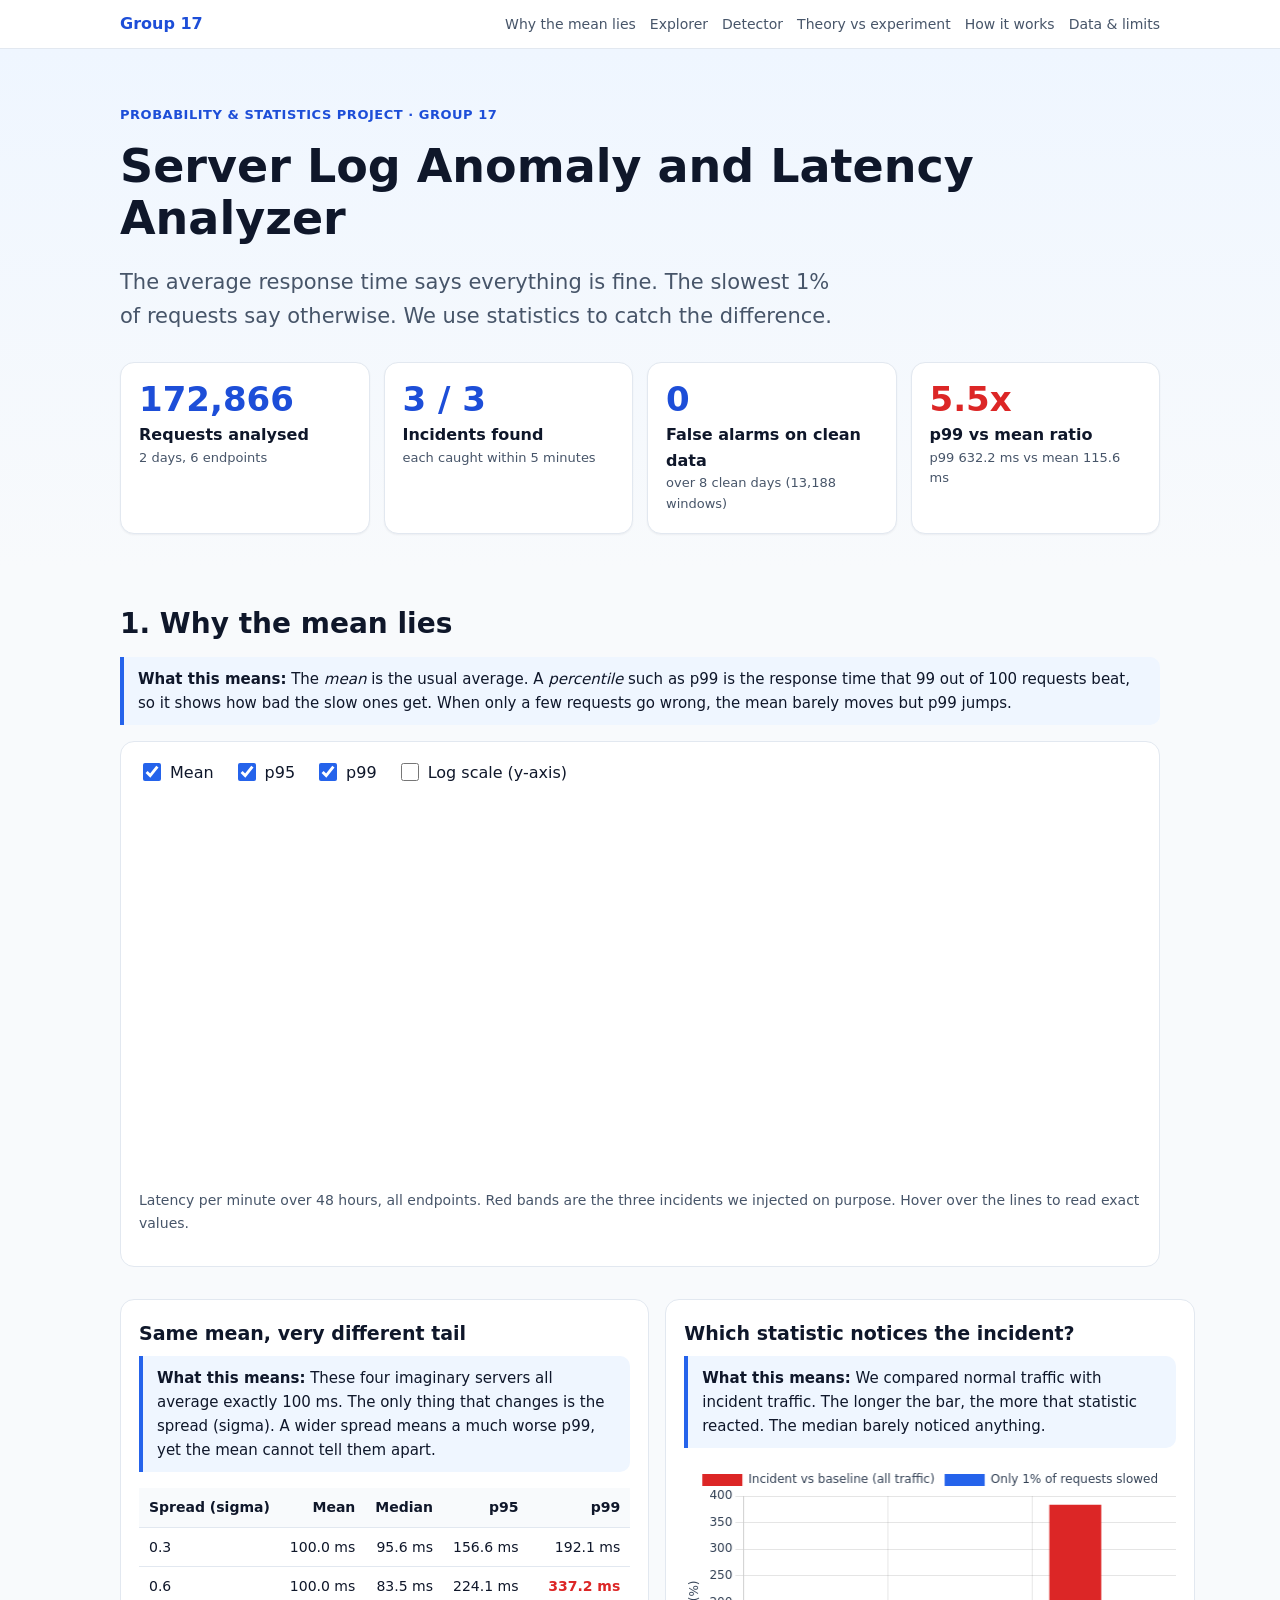
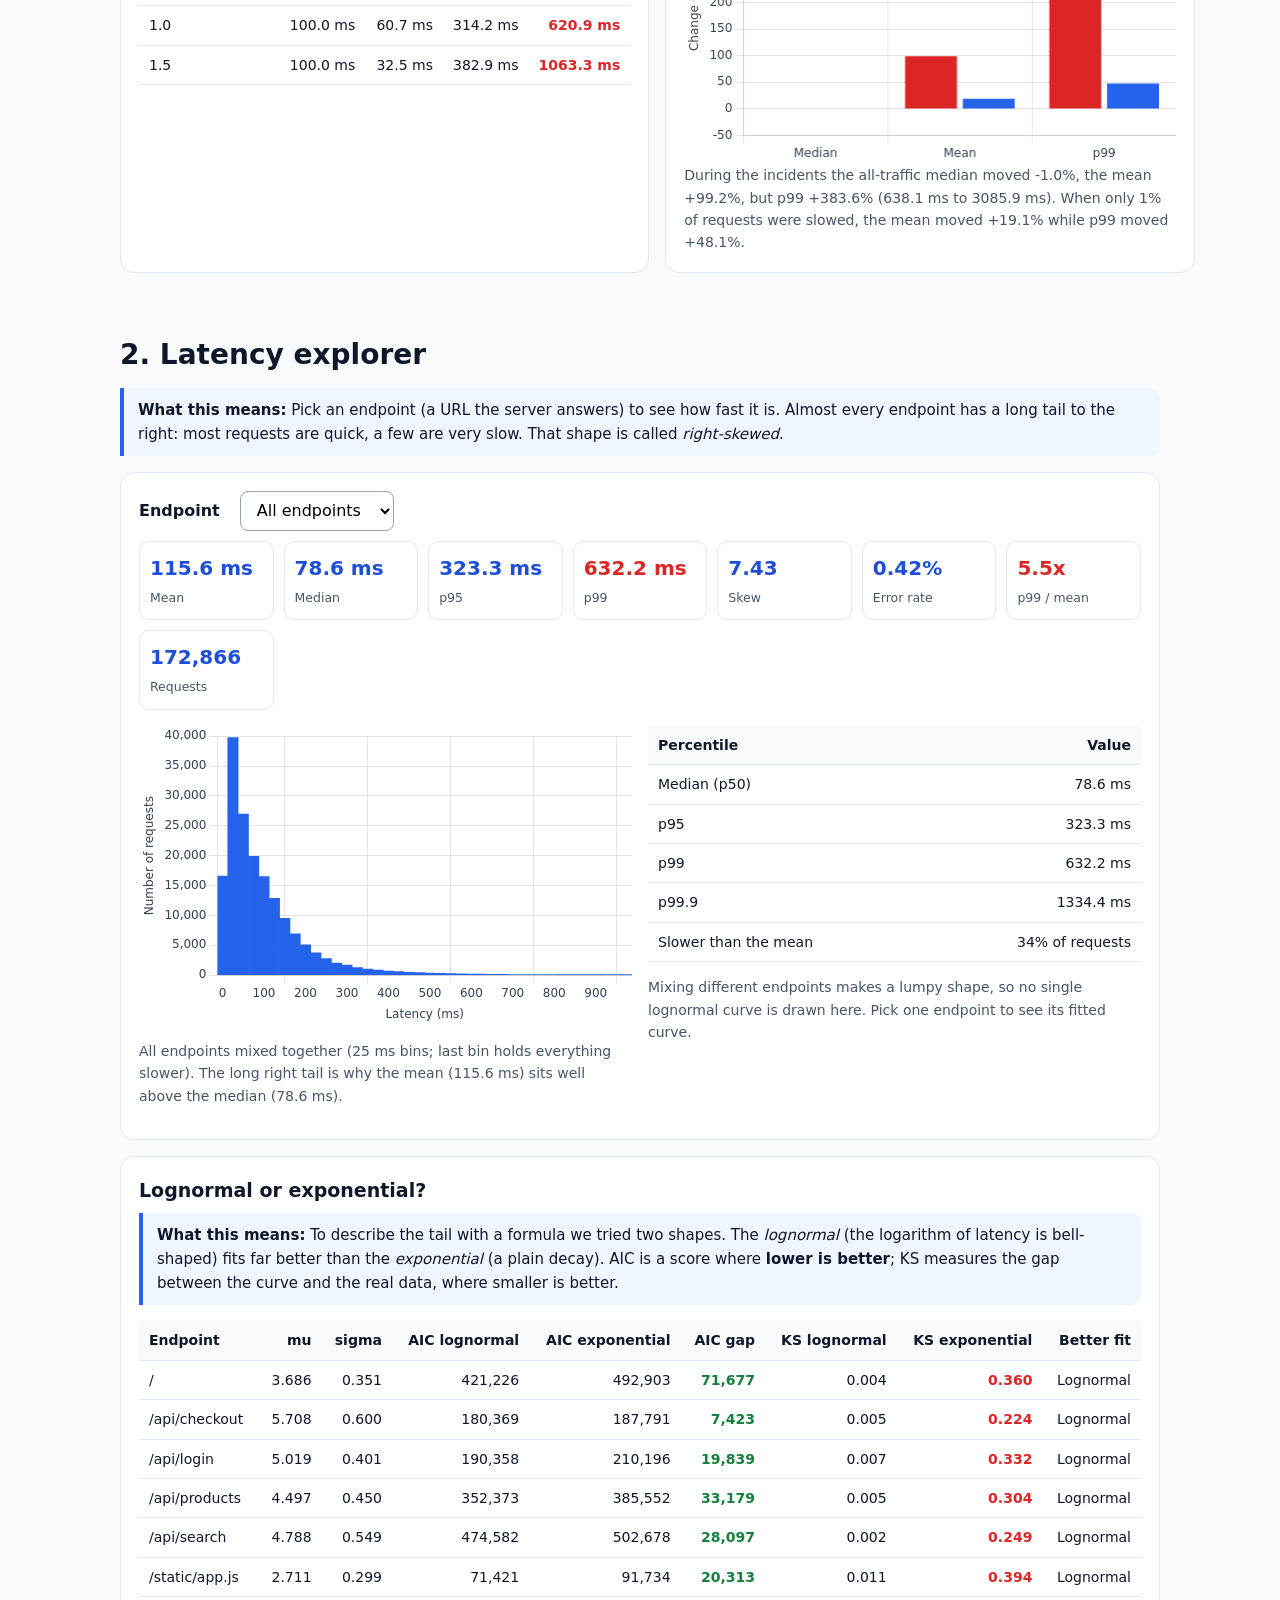
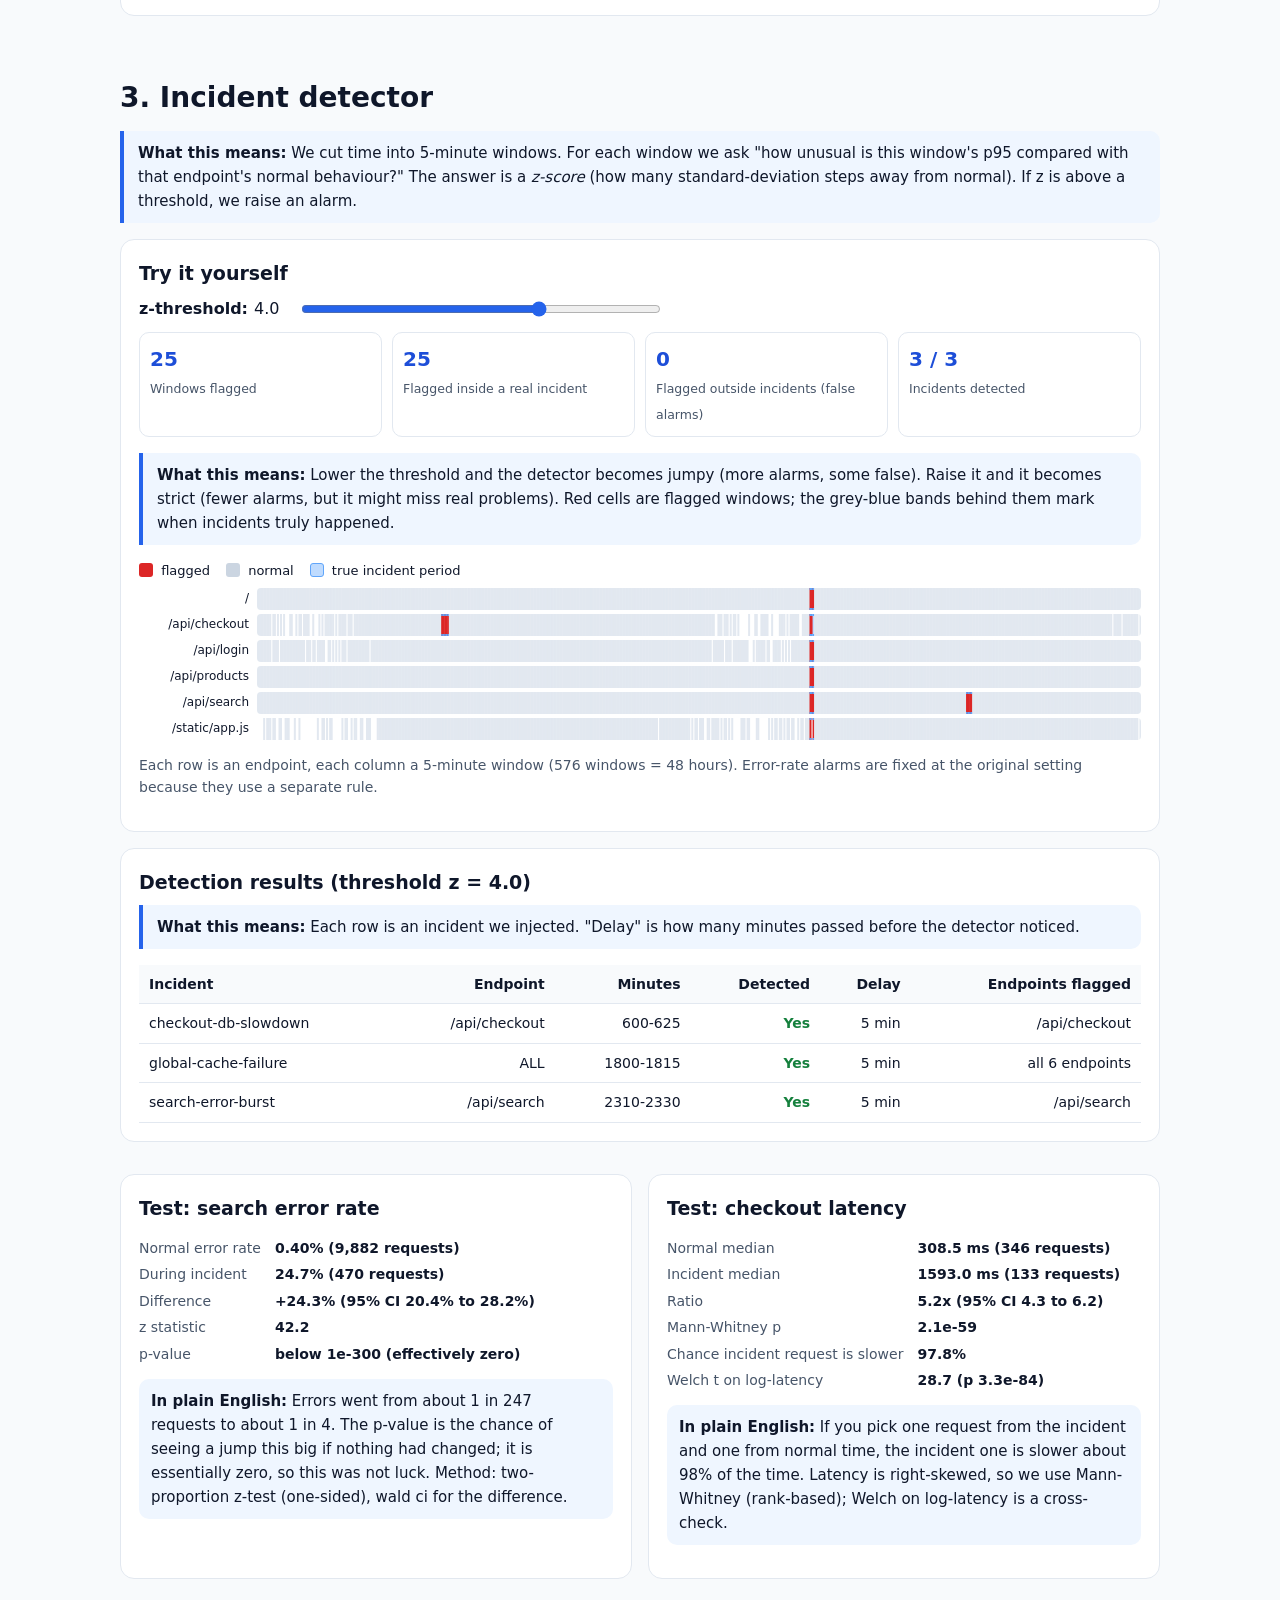
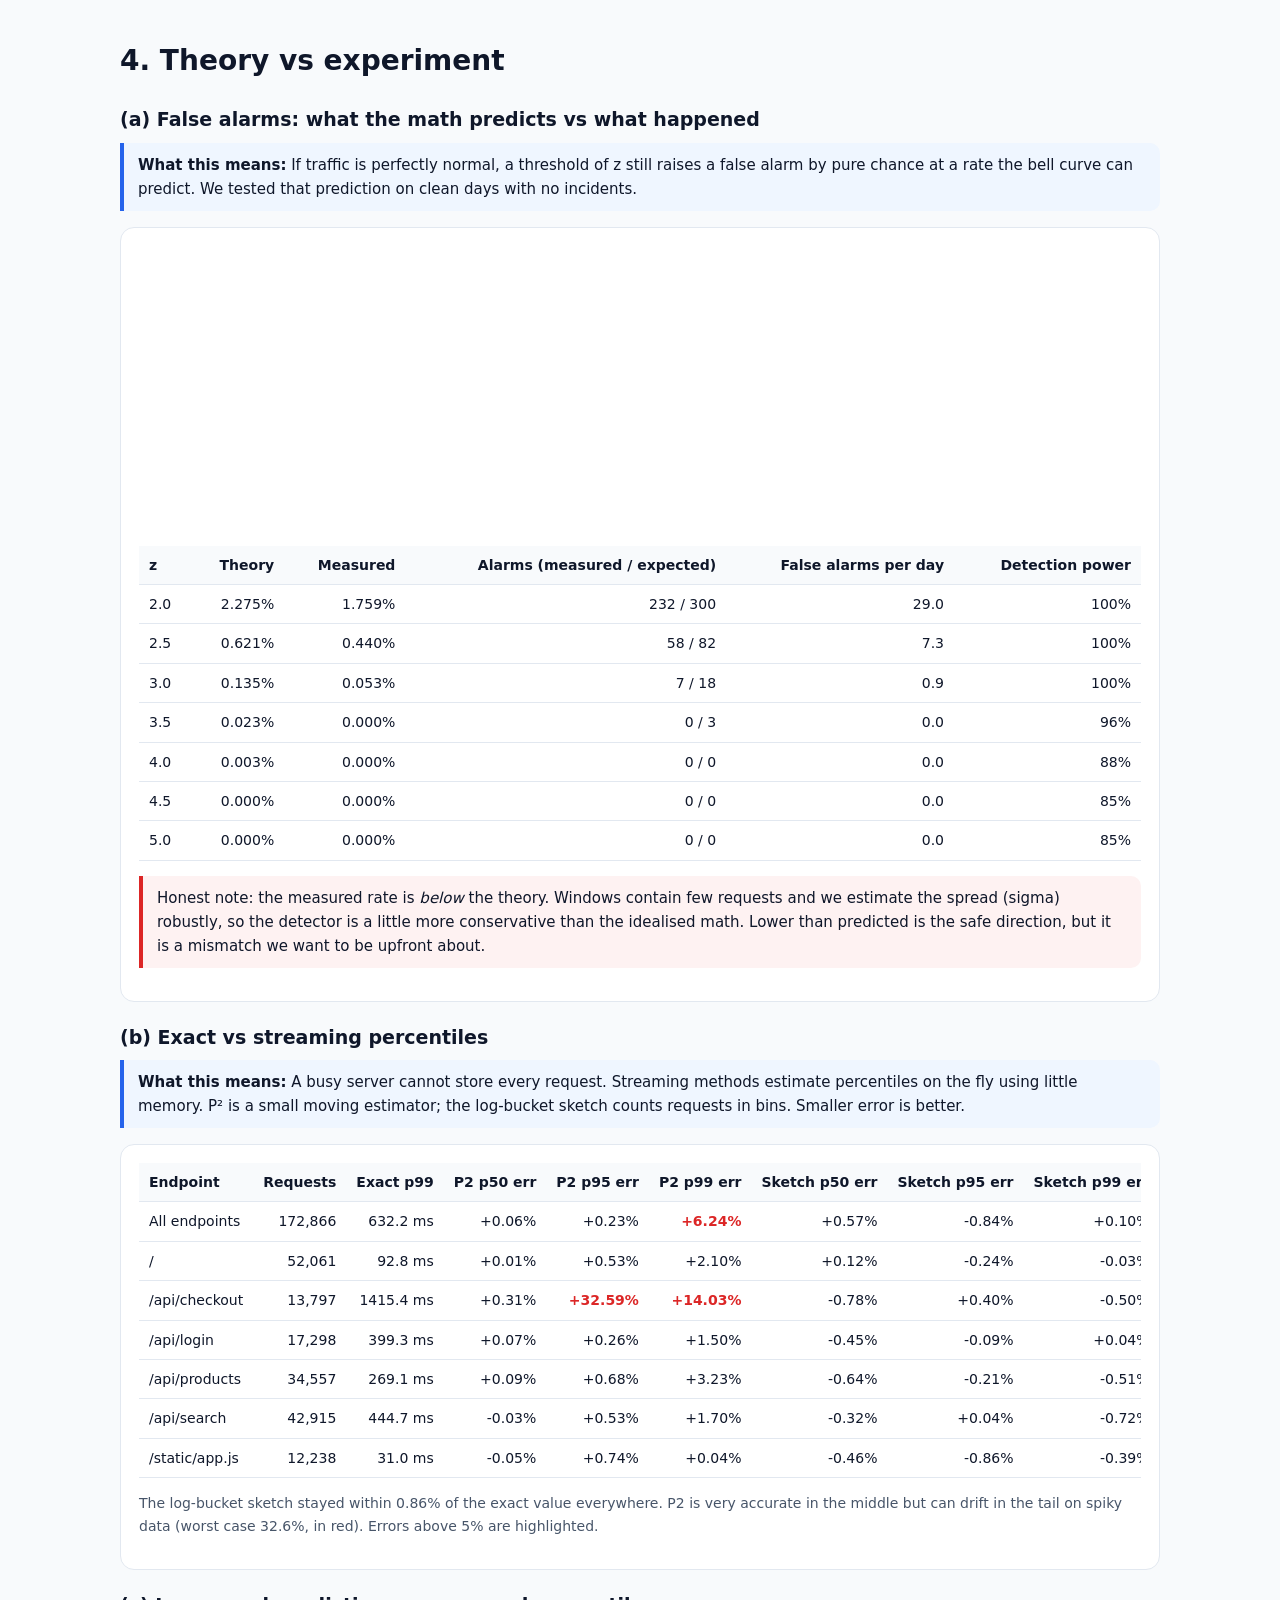
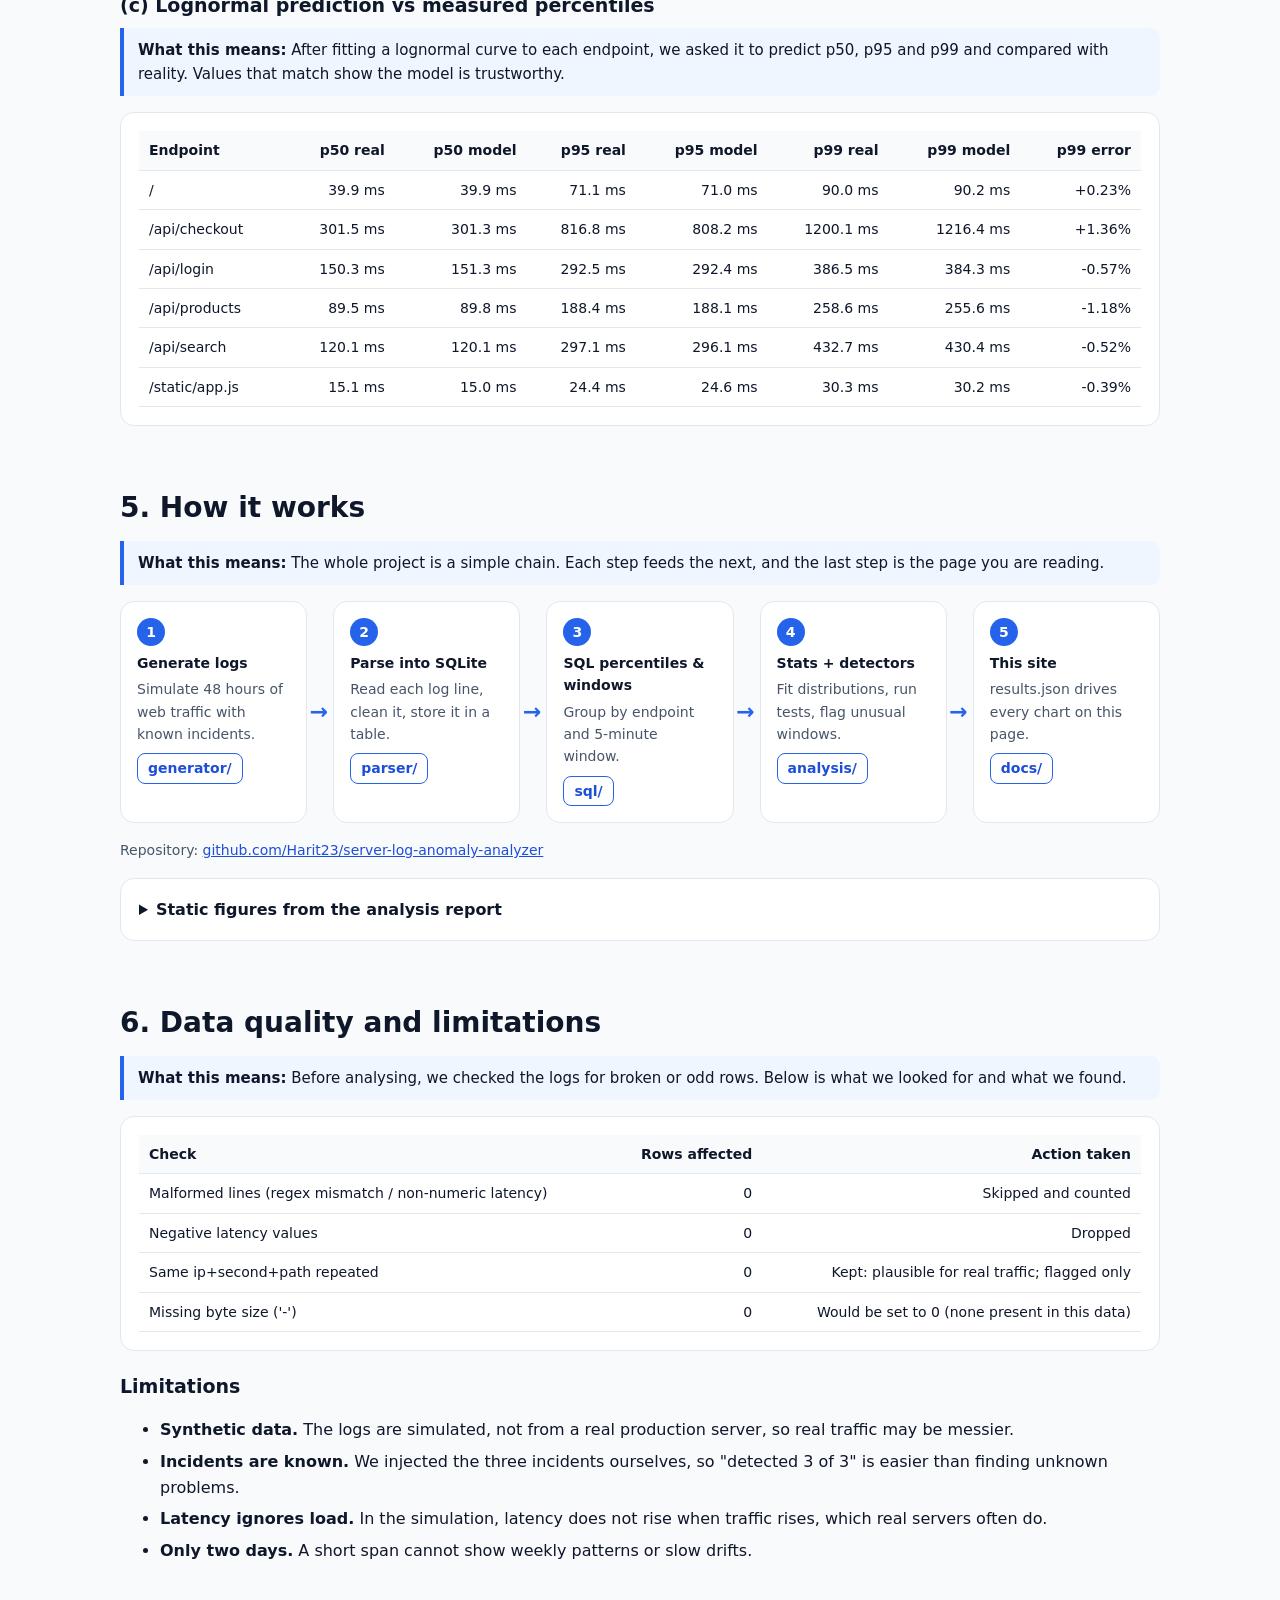
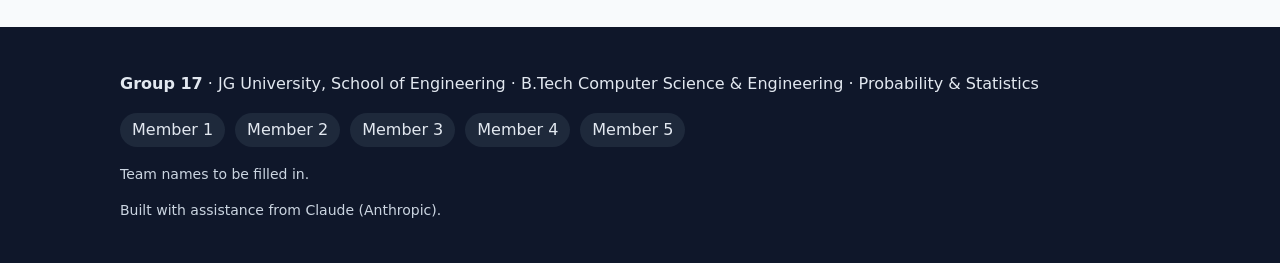
==== docs/index.html @ a1255be7 "Add README and beginner guide Co-Authored-By: Claude Opus 5.5 <noreply@anthropic.com> Claude-Session" ====
<!DOCTYPE html>
<html lang="en">
<head>
<meta charset="utf-8">
<meta name="viewport" content="width=device-width, initial-scale=1">
<title>Server Log Anomaly and Latency Analyzer | Group 17</title>
<meta name="description" content="Probability and Statistics project: finding slow servers and hidden incidents in web server logs.">
<link rel="stylesheet" href="style.css">
</head>
<body>
<a class="skip" href="#main">Skip to content</a>
<nav class="nav" aria-label="Sections">
  <div class="wrap nav-in">
    <strong class="brand">Group 17</strong>
    <div class="links">
      <a href="#mean">Why the mean lies</a><a href="#explorer">Explorer</a><a href="#detector">Detector</a><a href="#theory">Theory vs experiment</a><a href="#how">How it works</a><a href="#quality">Data &amp; limits</a>
    </div>
  </div>
</nav>

<header class="hero">
  <div class="wrap">
    <p class="eyebrow">Probability &amp; Statistics project &middot; Group 17</p>
    <h1>Server Log Anomaly and Latency Analyzer</h1>
    <p class="pitch">The average response time says everything is fine. The slowest 1% of requests say otherwise. We use statistics to catch the difference.</p>
    <div class="cards" id="statCards" aria-live="polite"><p class="muted">Loading results&hellip;</p></div>
    <p class="note" id="loadError" hidden></p>
  </div>
</header>

<main id="main" class="wrap">

<section id="mean">
  <h2>1. Why the mean lies</h2>
  <p class="means"><strong>What this means:</strong> The <em>mean</em> is the usual average. A <em>percentile</em> such as p99 is the response time that 99 out of 100 requests beat, so it shows how bad the slow ones get. When only a few requests go wrong, the mean barely moves but p99 jumps.</p>
  <div class="panel">
    <div class="controls">
      <label><input type="checkbox" data-s="mean" checked> Mean</label>
      <label><input type="checkbox" data-s="p95" checked> p95</label>
      <label><input type="checkbox" data-s="p99" checked> p99</label>
      <label class="sep"><input type="checkbox" id="logY"> Log scale (y-axis)</label>
    </div>
    <div class="chartbox tall"><canvas id="timeline" role="img" aria-label="Per-minute mean, p95 and p99 latency over 48 hours with three incidents shaded"></canvas></div>
    <p class="caption">Latency per minute over 48 hours, all endpoints. Red bands are the three incidents we injected on purpose. Hover over the lines to read exact values.</p>
  </div>
  <div class="grid2">
    <div class="panel">
      <h3>Same mean, very different tail</h3>
      <p class="means"><strong>What this means:</strong> These four imaginary servers all average exactly 100 ms. The only thing that changes is the spread (sigma). A wider spread means a much worse p99, yet the mean cannot tell them apart.</p>
      <div class="tablewrap"><table id="sameMean"></table></div>
    </div>
    <div class="panel">
      <h3>Which statistic notices the incident?</h3>
      <p class="means"><strong>What this means:</strong> We compared normal traffic with incident traffic. The longer the bar, the more that statistic reacted. The median barely noticed anything.</p>
      <div class="chartbox"><canvas id="hidesChart" role="img" aria-label="Percent change in median, mean and p99 during incidents"></canvas></div>
      <div id="hidesNote" class="caption"></div>
    </div>
  </div>
</section>

<section id="explorer">
  <h2>2. Latency explorer</h2>
  <p class="means"><strong>What this means:</strong> Pick an endpoint (a URL the server answers) to see how fast it is. Almost every endpoint has a long tail to the right: most requests are quick, a few are very slow. That shape is called <em>right-skewed</em>.</p>
  <div class="panel">
    <div class="controls"><label for="epSel"><strong>Endpoint</strong></label>
      <select id="epSel"></select></div>
    <div class="metrics" id="metrics"></div>
    <div class="grid2">
      <div>
        <div class="chartbox"><canvas id="histChart" role="img" aria-label="Latency histogram"></canvas></div>
        <p class="caption" id="histCap"></p>
      </div>
      <div>
        <div class="tablewrap"><table id="pctTable"></table></div>
        <p class="caption" id="fitCap"></p>
      </div>
    </div>
  </div>
  <div class="panel">
    <h3>Lognormal or exponential?</h3>
    <p class="means"><strong>What this means:</strong> To describe the tail with a formula we tried two shapes. The <em>lognormal</em> (the logarithm of latency is bell-shaped) fits far better than the <em>exponential</em> (a plain decay). AIC is a score where <strong>lower is better</strong>; KS measures the gap between the curve and the real data, where smaller is better.</p>
    <div class="tablewrap"><table id="aicTable"></table></div>
  </div>
</section>

<section id="detector">
  <h2>3. Incident detector</h2>
  <p class="means"><strong>What this means:</strong> We cut time into 5-minute windows. For each window we ask "how unusual is this window's p95 compared with that endpoint's normal behaviour?" The answer is a <em>z-score</em> (how many standard-deviation steps away from normal). If z is above a threshold, we raise an alarm.</p>
  <div class="panel">
    <h3>Try it yourself</h3>
    <div class="controls">
      <label for="zSlider"><strong>z-threshold:</strong> <output id="zOut">4.0</output></label>
      <input type="range" id="zSlider" min="2" max="5" step="0.1" value="4">
    </div>
    <div class="metrics" id="detStats"></div>
    <p class="means"><strong>What this means:</strong> Lower the threshold and the detector becomes jumpy (more alarms, some false). Raise it and it becomes strict (fewer alarms, but it might miss real problems). Red cells are flagged windows; the grey-blue bands behind them mark when incidents truly happened.</p>
    <div class="strip-legend"><span><i class="sw sw-flag"></i> flagged</span><span><i class="sw sw-ok"></i> normal</span><span><i class="sw sw-truth"></i> true incident period</span></div>
    <div id="strips" class="strips"></div>
    <p class="caption">Each row is an endpoint, each column a 5-minute window (576 windows = 48 hours). Error-rate alarms are fixed at the original setting because they use a separate rule.</p>
  </div>
  <div class="panel">
    <h3>Detection results (threshold z = <span class="zused"></span>)</h3>
    <p class="means"><strong>What this means:</strong> Each row is an incident we injected. "Delay" is how many minutes passed before the detector noticed.</p>
    <div class="tablewrap"><table id="truthTable"></table></div>
  </div>
  <div class="grid2">
    <div class="panel"><h3>Test: search error rate</h3><div id="errTest"></div></div>
    <div class="panel"><h3>Test: checkout latency</h3><div id="latTest"></div></div>
  </div>
</section>

<section id="theory">
  <h2>4. Theory vs experiment</h2>
  <h3>(a) False alarms: what the math predicts vs what happened</h3>
  <p class="means"><strong>What this means:</strong> If traffic is perfectly normal, a threshold of z still raises a false alarm by pure chance at a rate the bell curve can predict. We tested that prediction on clean days with no incidents.</p>
  <div class="panel">
    <div class="chartbox"><canvas id="faChart" role="img" aria-label="Theoretical and measured false alarm rate by z threshold"></canvas></div>
    <div class="tablewrap"><table id="faTable"></table></div>
    <p class="note">Honest note: the measured rate is <em>below</em> the theory. Windows contain few requests and we estimate the spread (sigma) robustly, so the detector is a little more conservative than the idealised math. Lower than predicted is the safe direction, but it is a mismatch we want to be upfront about.</p>
  </div>
  <h3>(b) Exact vs streaming percentiles</h3>
  <p class="means"><strong>What this means:</strong> A busy server cannot store every request. Streaming methods estimate percentiles on the fly using little memory. P&sup2; is a small moving estimator; the log-bucket sketch counts requests in bins. Smaller error is better.</p>
  <div class="panel"><div class="tablewrap"><table id="streamTable"></table></div>
    <p class="caption" id="streamCap"></p></div>
  <h3>(c) Lognormal prediction vs measured percentiles</h3>
  <p class="means"><strong>What this means:</strong> After fitting a lognormal curve to each endpoint, we asked it to predict p50, p95 and p99 and compared with reality. Values that match show the model is trustworthy.</p>
  <div class="panel"><div class="tablewrap"><table id="lnTable"></table></div></div>
</section>

<section id="how">
  <h2>5. How it works</h2>
  <p class="means"><strong>What this means:</strong> The whole project is a simple chain. Each step feeds the next, and the last step is the page you are reading.</p>
  <ol class="pipeline">
    <li><span class="step">1</span><h4>Generate logs</h4><p>Simulate 48 hours of web traffic with known incidents.</p><a href="https://github.com/Harit23/server-log-anomaly-analyzer/tree/main/generator" rel="noopener">generator/</a></li>
    <li><span class="step">2</span><h4>Parse into SQLite</h4><p>Read each log line, clean it, store it in a table.</p><a href="https://github.com/Harit23/server-log-anomaly-analyzer/tree/main/parser" rel="noopener">parser/</a></li>
    <li><span class="step">3</span><h4>SQL percentiles &amp; windows</h4><p>Group by endpoint and 5-minute window.</p><a href="https://github.com/Harit23/server-log-anomaly-analyzer/tree/main/sql" rel="noopener">sql/</a></li>
    <li><span class="step">4</span><h4>Stats + detectors</h4><p>Fit distributions, run tests, flag unusual windows.</p><a href="https://github.com/Harit23/server-log-anomaly-analyzer/tree/main/analysis" rel="noopener">analysis/</a></li>
    <li><span class="step">5</span><h4>This site</h4><p>results.json drives every chart on this page.</p><a href="https://github.com/Harit23/server-log-anomaly-analyzer/tree/main/docs" rel="noopener">docs/</a></li>
  </ol>
  <p class="caption">Repository: <a href="https://github.com/Harit23/server-log-anomaly-analyzer" rel="noopener">github.com/Harit23/server-log-anomaly-analyzer</a></p>
  <details class="panel">
    <summary>Static figures from the analysis report</summary>
    <div class="figs">
      <figure><img src="img/fig1_skew.png" alt="Skewed latency distribution" loading="lazy"><figcaption>Skew</figcaption></figure>
      <figure><img src="img/fig2_percentiles.png" alt="Percentiles per endpoint" loading="lazy"><figcaption>Percentiles</figcaption></figure>
      <figure><img src="img/fig3_timeline.png" alt="Timeline of latency" loading="lazy"><figcaption>Timeline</figcaption></figure>
      <figure><img src="img/fig4_mean_vs_p99.png" alt="Mean versus p99" loading="lazy"><figcaption>Mean vs p99</figcaption></figure>
      <figure><img src="img/fig5_false_alarms.png" alt="False alarm sweep" loading="lazy"><figcaption>False alarms</figcaption></figure>
      <figure><img src="img/fig6_streaming.png" alt="Streaming percentile error" loading="lazy"><figcaption>Streaming</figcaption></figure>
      <figure><img src="img/fig7_qq.png" alt="Q-Q plot" loading="lazy"><figcaption>Q-Q plot</figcaption></figure>
    </div>
  </details>
</section>

<section id="quality">
  <h2>6. Data quality and limitations</h2>
  <p class="means"><strong>What this means:</strong> Before analysing, we checked the logs for broken or odd rows. Below is what we looked for and what we found.</p>
  <div class="panel"><div class="tablewrap"><table id="dqTable"></table></div></div>
  <h3>Limitations</h3>
  <ul class="limits">
    <li><strong>Synthetic data.</strong> The logs are simulated, not from a real production server, so real traffic may be messier.</li>
    <li><strong>Incidents are known.</strong> We injected the three incidents ourselves, so "detected 3 of 3" is easier than finding unknown problems.</li>
    <li><strong>Latency ignores load.</strong> In the simulation, latency does not rise when traffic rises, which real servers often do.</li>
    <li><strong>Only two days.</strong> A short span cannot show weekly patterns or slow drifts.</li>
  </ul>
</section>
</main>

<footer class="footer">
  <div class="wrap">
    <p><strong>Group 17</strong> &middot; JG University, School of Engineering &middot; B.Tech Computer Science &amp; Engineering &middot; Probability &amp; Statistics</p>
    <ul class="members"><li>Member 1</li><li>Member 2</li><li>Member 3</li><li>Member 4</li><li>Member 5</li></ul>
    <p class="muted">Team names to be filled in.</p>
    <p class="muted">Built with assistance from Claude (Anthropic).</p>
  </div>
</footer>

<script src="vendor/chart.umd.js"></script>
<script src="app.js"></script>
</body>
</html>
---- docs/style.css ----
:root{--blue:#2563eb;--blue-d:#1d4ed8;--red:#dc2626;--red-bg:#fee2e2;--ink:#0f172a;--mut:#475569;--line:#e2e8f0;--bg:#f8fafc;--card:#fff;--tint:#eff6ff}
*{box-sizing:border-box}
html{scroll-behavior:smooth;scroll-padding-top:60px}
body{margin:0;font:16px/1.6 system-ui,-apple-system,"Segoe UI",Roboto,Helvetica,Arial,sans-serif;color:var(--ink);background:var(--bg)}
.wrap{max-width:1080px;margin:0 auto;padding:0 20px}
.skip{position:absolute;left:-999px}.skip:focus{left:8px;top:8px;background:#fff;padding:8px;z-index:99}
a{color:var(--blue-d)}
:focus-visible{outline:3px solid var(--blue);outline-offset:2px}
.nav{position:sticky;top:0;background:rgba(255,255,255,.95);backdrop-filter:blur(6px);border-bottom:1px solid var(--line);z-index:10}
.nav-in{display:flex;gap:16px;align-items:center;justify-content:space-between;min-height:48px}
.brand{color:var(--blue-d)}
.links{display:flex;gap:14px;overflow-x:auto;white-space:nowrap;font-size:14px}
.links a{text-decoration:none;color:var(--mut);padding:10px 0}.links a:hover{color:var(--blue-d)}
.hero{background:linear-gradient(180deg,var(--tint),var(--bg));padding:56px 0 32px}
.eyebrow{color:var(--blue-d);font-weight:600;letter-spacing:.04em;text-transform:uppercase;font-size:13px;margin:0}
h1{font-size:clamp(28px,5vw,46px);line-height:1.15;margin:.3em 0}
.pitch{font-size:clamp(17px,2.4vw,21px);color:var(--mut);max-width:720px}
.cards{display:grid;grid-template-columns:repeat(auto-fit,minmax(200px,1fr));gap:14px;margin-top:28px}
.card{background:var(--card);border:1px solid var(--line);border-radius:14px;padding:18px;box-shadow:0 1px 2px rgba(15,23,42,.05)}
.card .v{font-size:34px;font-weight:700;color:var(--blue-d);line-height:1.1}
.card .v.bad{color:var(--red)}
.card .l{font-weight:600;margin-top:4px}.card .s{font-size:13px;color:var(--mut)}
section{padding:36px 0 8px}
h2{font-size:28px;margin:0 0 10px}h3{font-size:19px;margin:20px 0 8px}h4{margin:6px 0 4px}
.means{background:var(--tint);border-left:4px solid var(--blue);padding:10px 14px;border-radius:0 10px 10px 0;margin:8px 0 16px;font-size:15px}
.note{background:#fef2f2;border-left:4px solid var(--red);padding:10px 14px;border-radius:0 10px 10px 0;font-size:15px}
.panel{background:var(--card);border:1px solid var(--line);border-radius:14px;padding:18px;margin:16px 0}
.panel h3:first-child{margin-top:0}
.grid2{display:grid;grid-template-columns:1fr 1fr;gap:16px}
@media(max-width:820px){.grid2{grid-template-columns:1fr}}
.chartbox{position:relative;height:300px}.chartbox.tall{height:380px}
.caption,.muted{color:var(--mut);font-size:14px}
.controls{display:flex;flex-wrap:wrap;gap:8px 20px;align-items:center;margin-bottom:10px}
.controls label{display:flex;gap:6px;align-items:center;cursor:pointer}
input[type=checkbox]{width:18px;height:18px;accent-color:var(--blue)}
input[type=range]{width:min(360px,100%);accent-color:var(--blue)}
select{font:inherit;padding:8px 12px;border:1px solid #94a3b8;border-radius:8px;background:#fff;min-height:40px}
.metrics{display:grid;grid-template-columns:repeat(auto-fit,minmax(130px,1fr));gap:10px;margin:10px 0 16px}
.m{border:1px solid var(--line);border-radius:10px;padding:10px;background:#fff}
.m b{display:block;font-size:20px;color:var(--blue-d)}.m b.bad{color:var(--red)}.m span{font-size:12.5px;color:var(--mut)}
.tablewrap{overflow-x:auto}
table{border-collapse:collapse;width:100%;font-size:14px}
th,td{padding:8px 10px;border-bottom:1px solid var(--line);text-align:right;white-space:nowrap}
th:first-child,td:first-child{text-align:left}
th{background:var(--bg);font-weight:600}
td.bad{color:var(--red);font-weight:600}td.good{color:#15803d;font-weight:600}
.strips{display:grid;grid-template-columns:110px 1fr;gap:4px 8px;align-items:center;font-size:12px}
.strips .lab{text-align:right;overflow:hidden;text-overflow:ellipsis;white-space:nowrap}
.strips canvas{width:100%;height:22px;display:block;border-radius:4px}
.strip-legend{display:flex;gap:16px;flex-wrap:wrap;font-size:13px;margin:6px 0}
.sw{display:inline-block;width:14px;height:14px;border-radius:3px;vertical-align:-2px;margin-right:4px}
.sw-flag{background:var(--red)}.sw-ok{background:#cbd5e1}.sw-truth{background:#bfdbfe;border:1px solid #60a5fa}
.pipeline{list-style:none;padding:0;margin:16px 0;display:grid;grid-template-columns:repeat(5,1fr);gap:26px}
.pipeline li{position:relative;background:#fff;border:1px solid var(--line);border-radius:14px;padding:16px;font-size:14px}
.pipeline li:not(:last-child)::after{content:"\2192";position:absolute;right:-22px;top:50%;transform:translateY(-50%);color:var(--blue);font-size:22px;font-weight:700}
.pipeline p{margin:0 0 8px;color:var(--mut)}
.step{display:inline-grid;place-items:center;width:28px;height:28px;border-radius:50%;background:var(--blue);color:#fff;font-weight:700}
.pipeline a{display:inline-block;border:1px solid var(--blue);padding:3px 10px;border-radius:8px;text-decoration:none;font-weight:600}
@media(max-width:900px){.pipeline{grid-template-columns:1fr}.pipeline li:not(:last-child)::after{content:"\2193";right:auto;left:50%;top:auto;bottom:-27px;transform:translateX(-50%)}}
summary{cursor:pointer;font-weight:600}
.figs{display:grid;grid-template-columns:repeat(auto-fit,minmax(260px,1fr));gap:12px;margin-top:12px}
.figs img{width:100%;height:auto;border:1px solid var(--line);border-radius:8px}figure{margin:0}figcaption{font-size:13px;color:var(--mut)}
.limits li{margin:6px 0}
.footer{margin-top:40px;background:#0f172a;color:#e2e8f0;padding:28px 0}
.footer .muted{color:#cbd5e1}
.members{display:flex;gap:10px;flex-wrap:wrap;list-style:none;padding:0}.members li{background:#1e293b;padding:4px 12px;border-radius:999px}
.footer a{color:#93c5fd}
.kv{display:grid;grid-template-columns:auto 1fr;gap:4px 14px;font-size:14px}.kv dt{color:var(--mut)}.kv dd{margin:0;font-weight:600}
.verdict{padding:10px 12px;border-radius:10px;background:var(--tint);margin-top:10px;font-size:15px}
@media(prefers-reduced-motion:reduce){html{scroll-behavior:auto}}
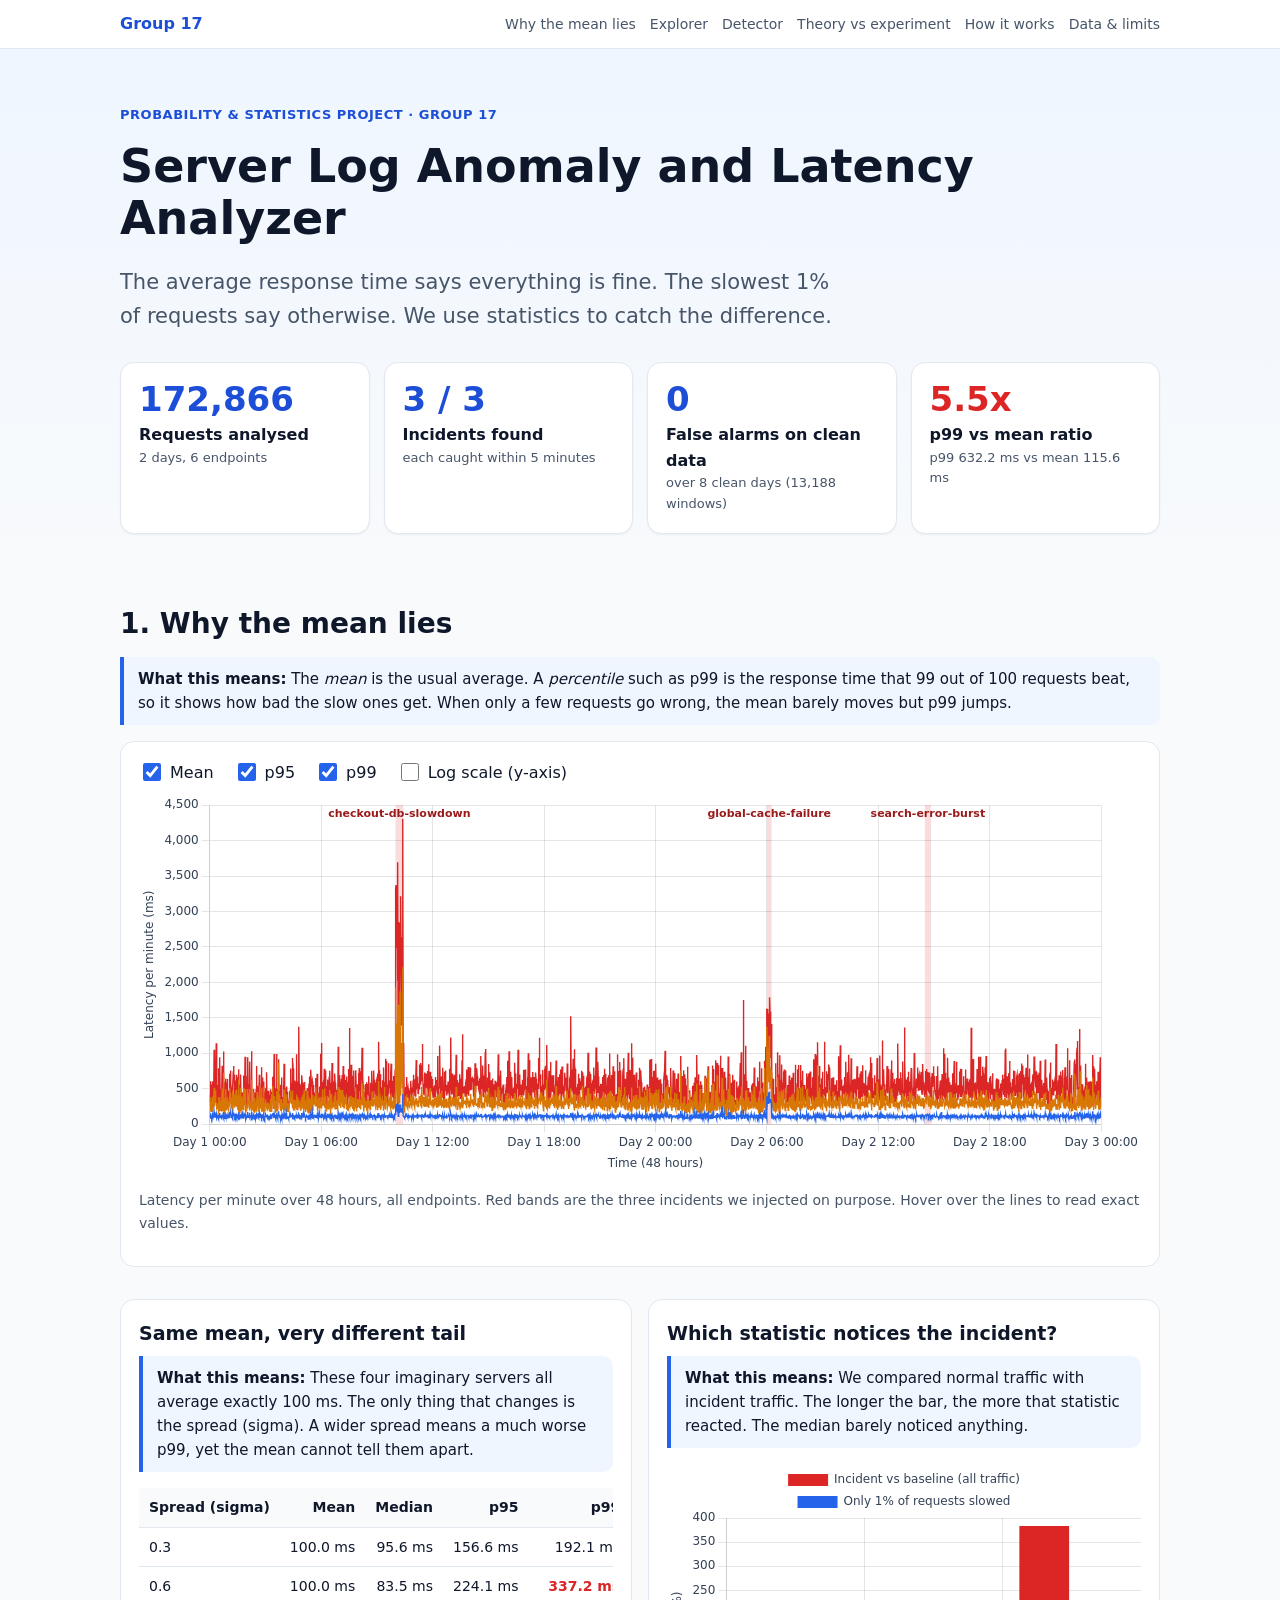
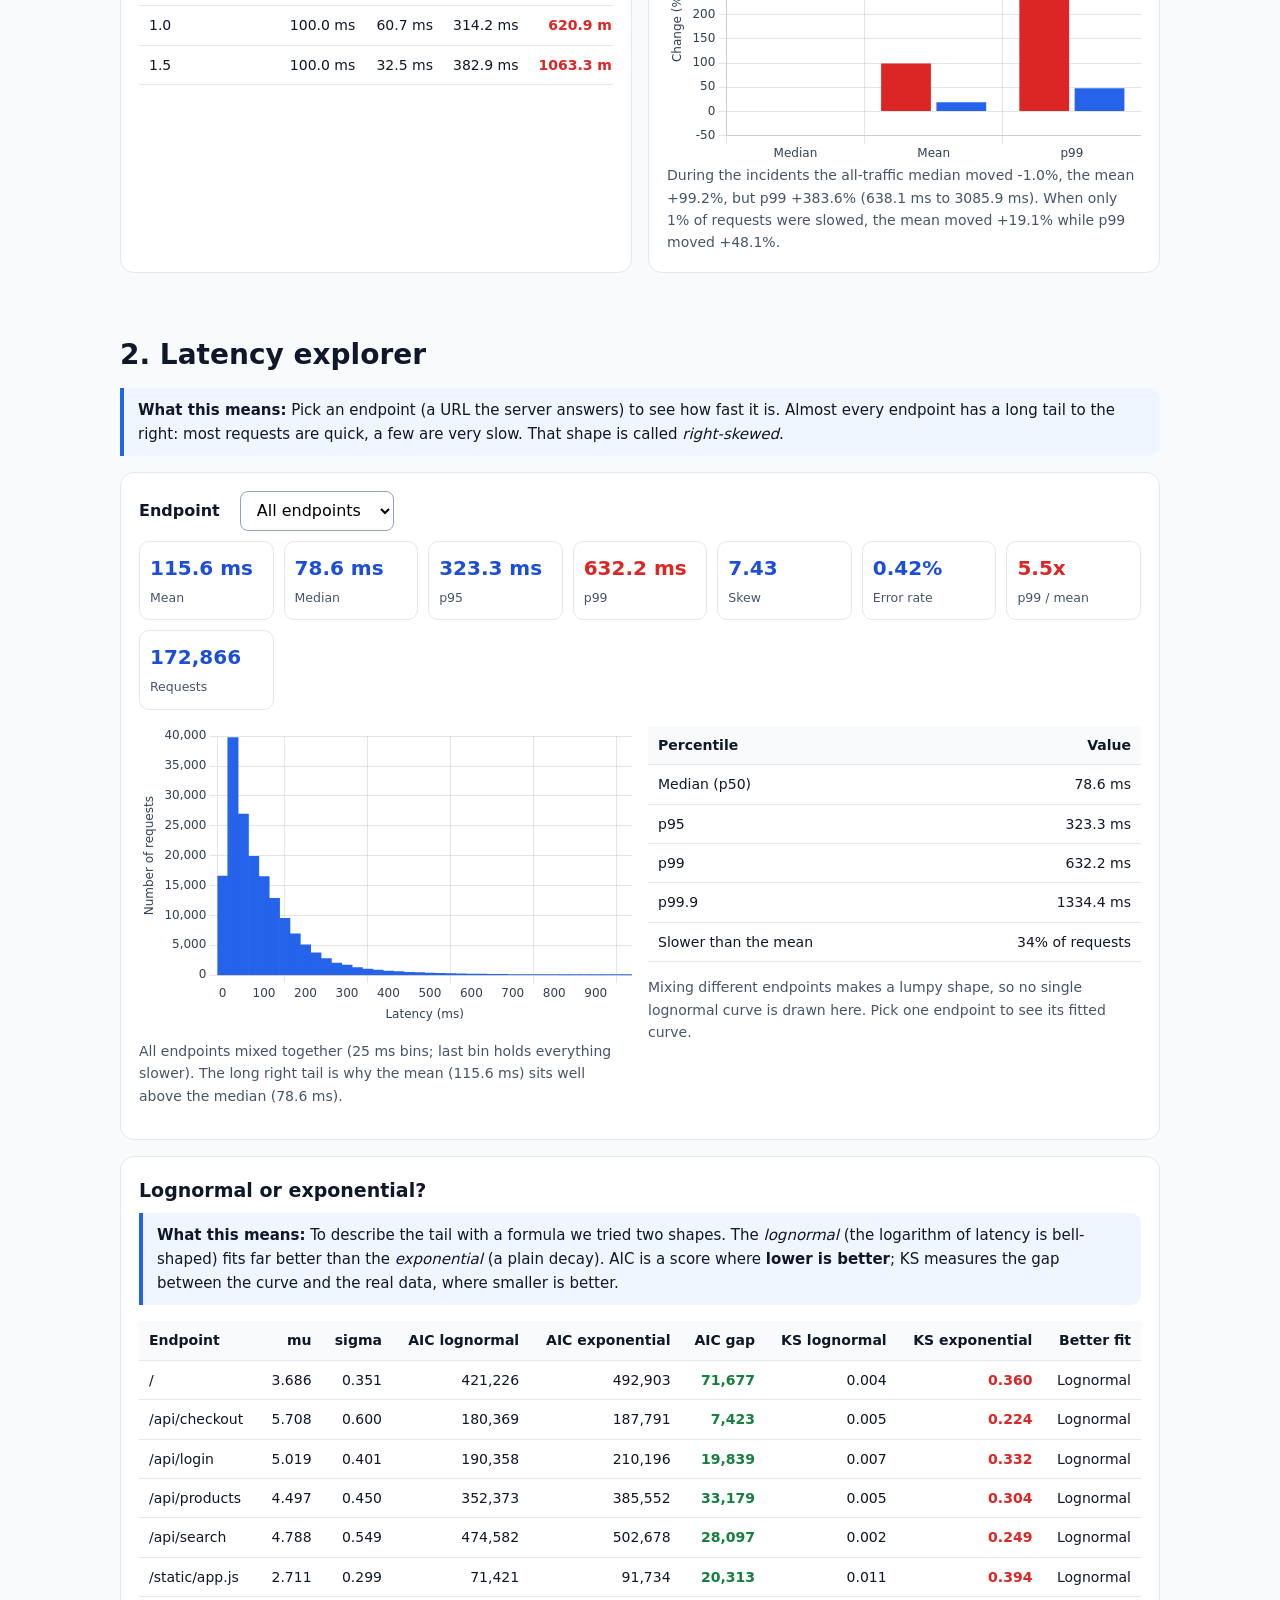
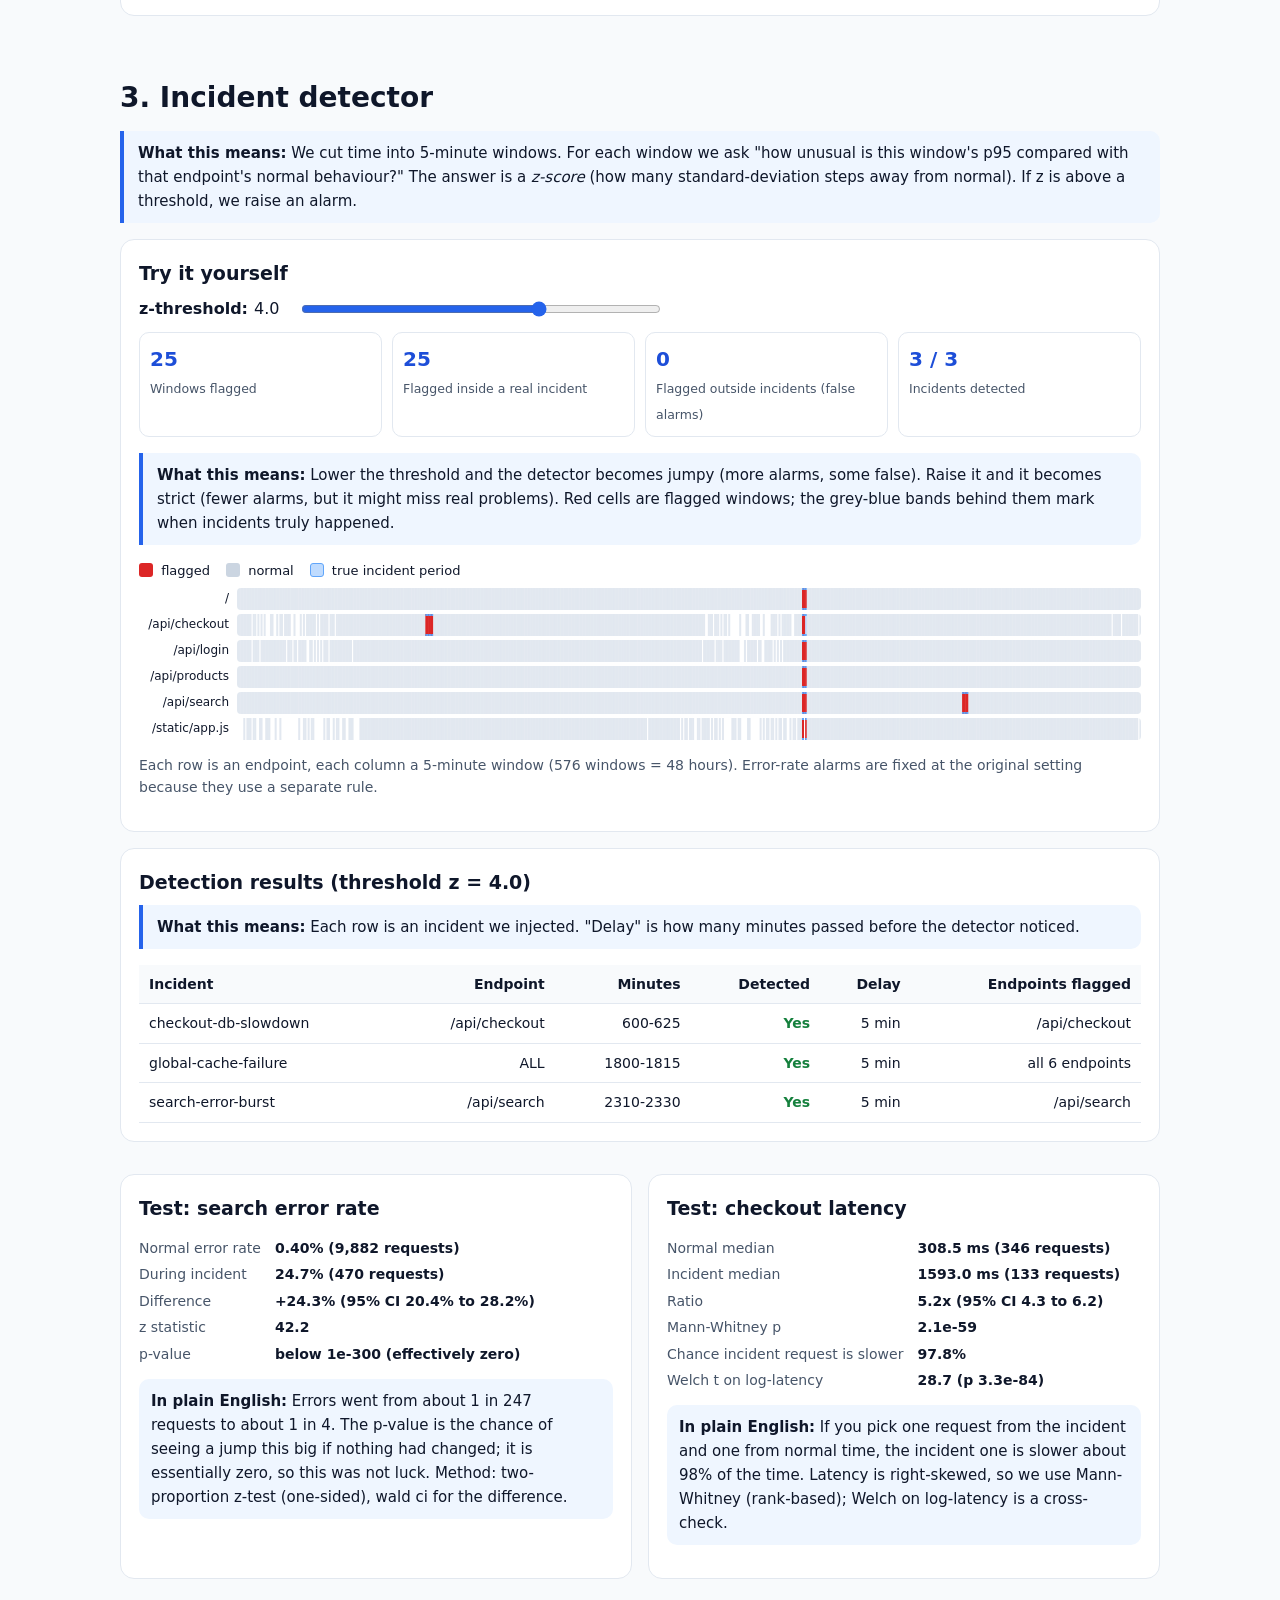
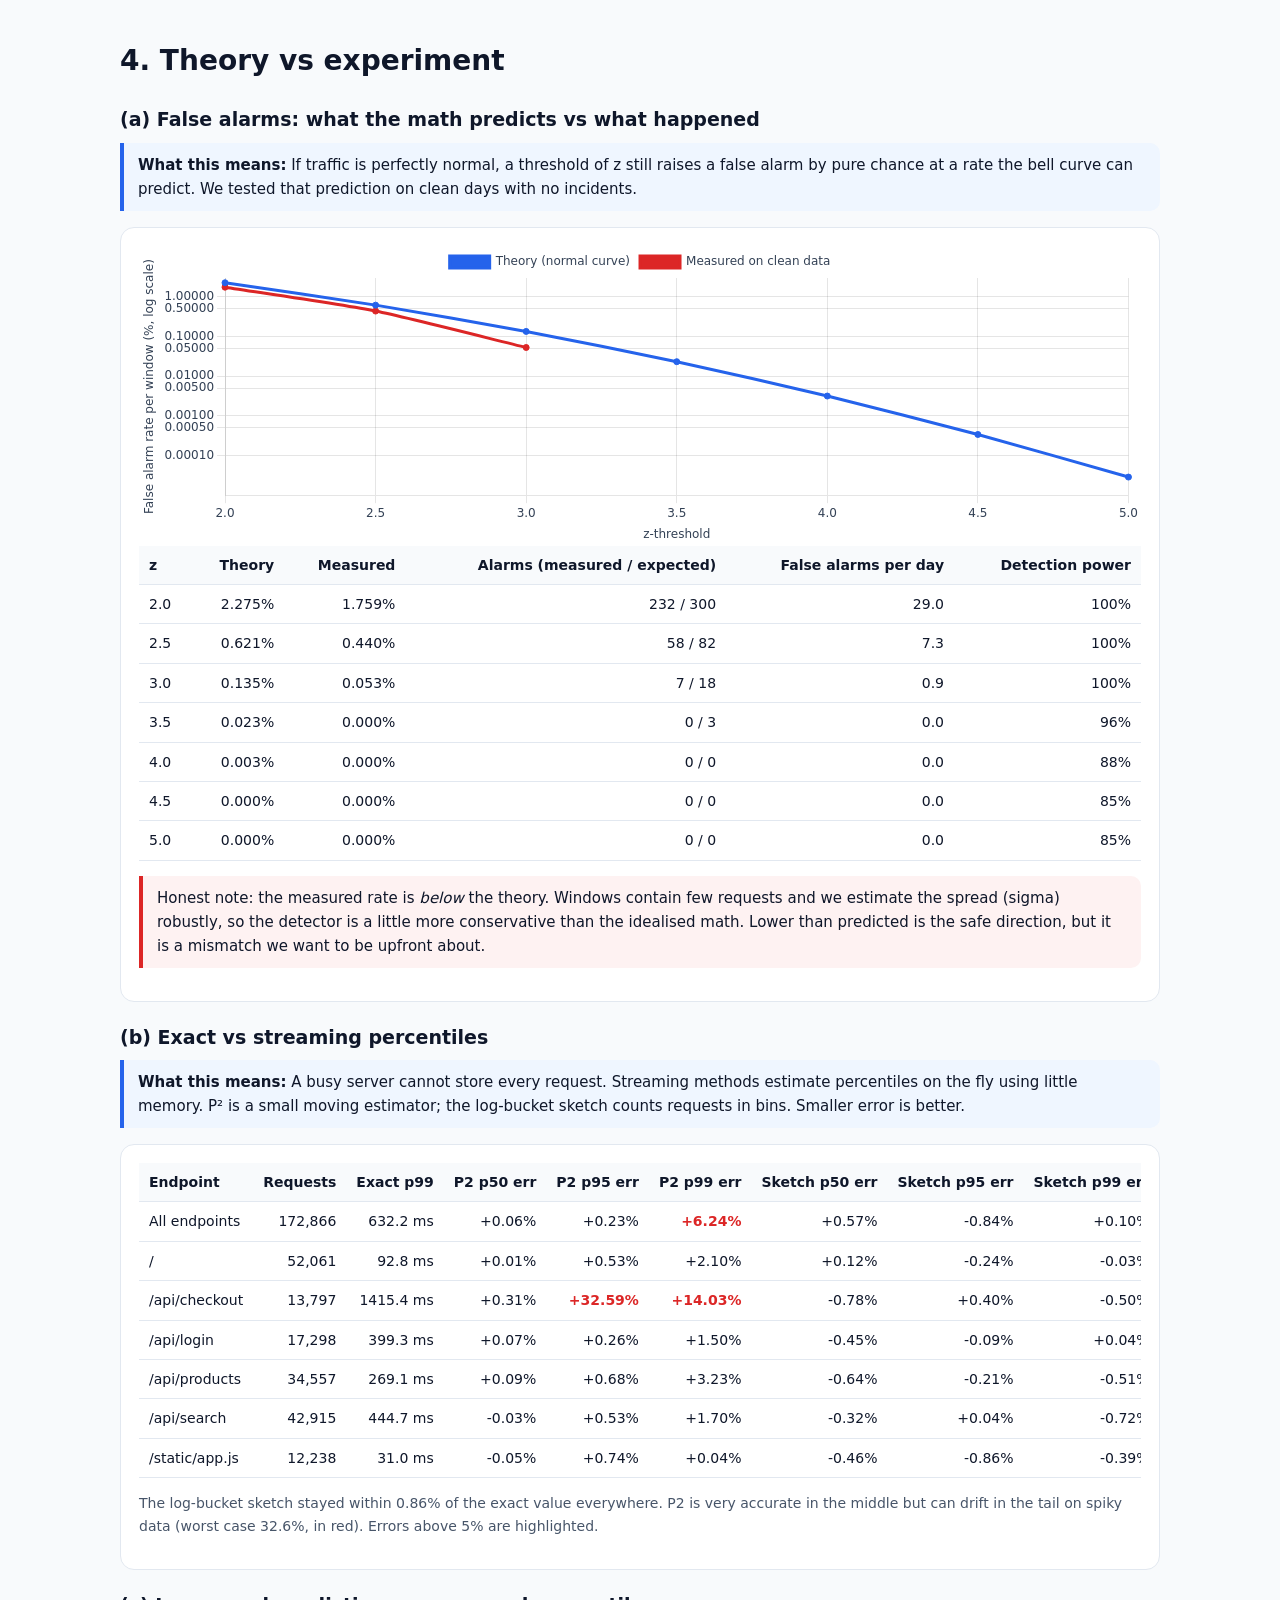
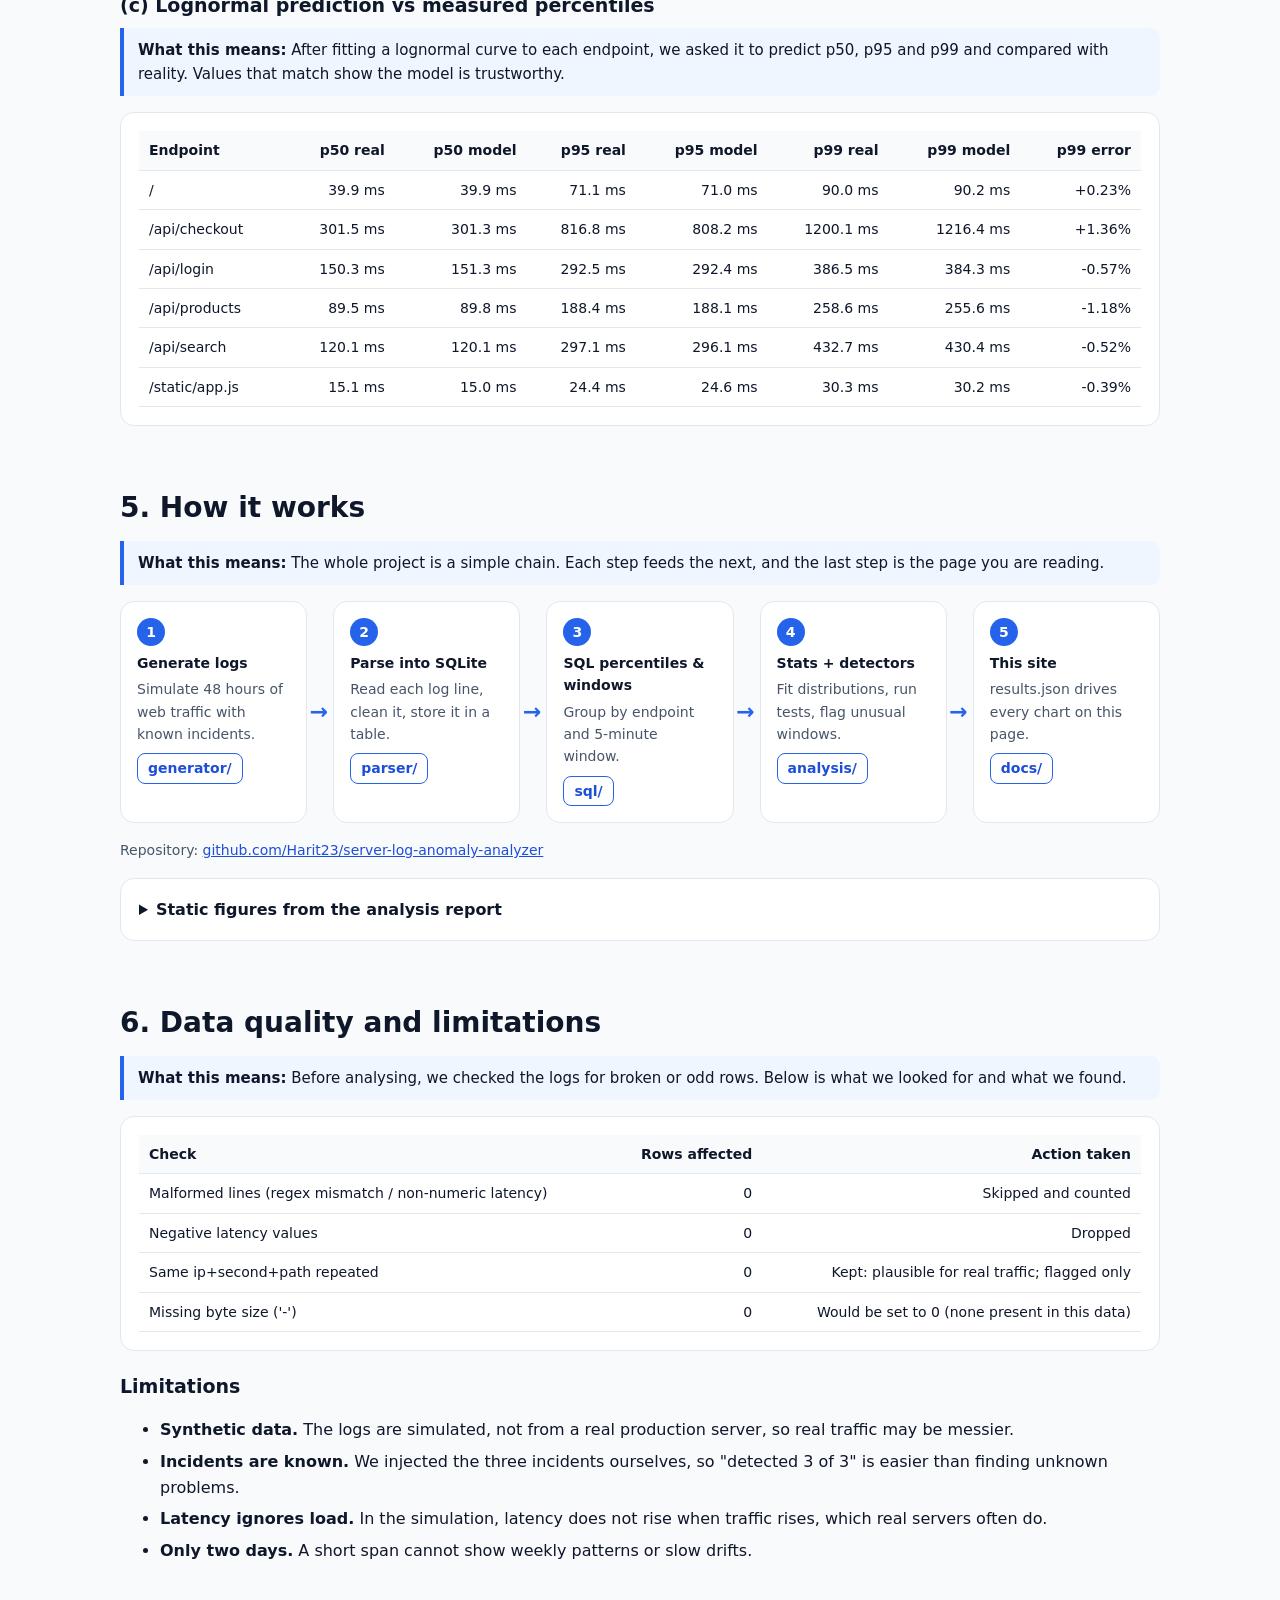
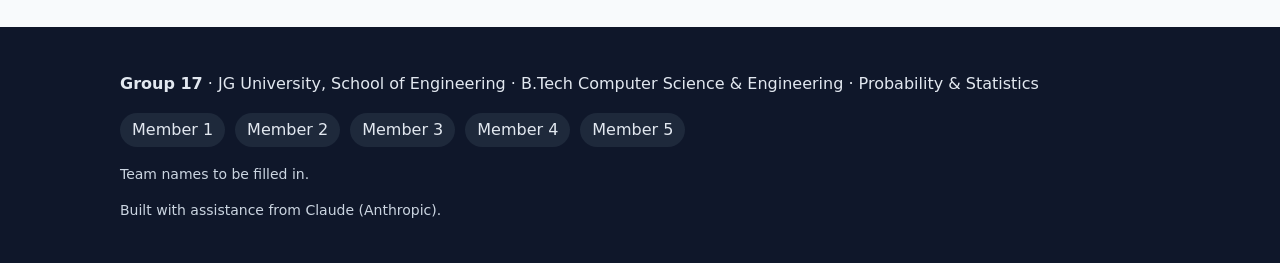
==== commit 4dc1f8f8: "Add live dashboard website and final report Interactive GitHub Pages site (docs/), 8-page final repo" ====
--- a/docs/index.html
+++ b/docs/index.html
@@ -5,6 +5,7 @@
 <meta name="viewport" content="width=device-width, initial-scale=1">
 <title>Server Log Anomaly and Latency Analyzer | Group 17</title>
 <meta name="description" content="Probability and Statistics project: finding slow servers and hidden incidents in web server logs.">
+<link rel="icon" href="data:image/svg+xml,%3Csvg xmlns=%27http://www.w3.org/2000/svg%27 viewBox=%270 0 16 16%27%3E%3Crect width=%2716%27 height=%2716%27 rx=%273%27 fill=%27%232563eb%27/%3E%3C/svg%3E">
 <link rel="stylesheet" href="style.css">
 </head>
 <body>
--- a/docs/style.css
+++ b/docs/style.css
@@ -68,3 +68,4 @@
 .kv{display:grid;grid-template-columns:auto 1fr;gap:4px 14px;font-size:14px}.kv dt{color:var(--mut)}.kv dd{margin:0;font-weight:600}
 .verdict{padding:10px 12px;border-radius:10px;background:var(--tint);margin-top:10px;font-size:15px}
 @media(prefers-reduced-motion:reduce){html{scroll-behavior:auto}}
+.grid2>*,.strips>*,.panel{min-width:0}.strips{grid-template-columns:90px minmax(0,1fr)}
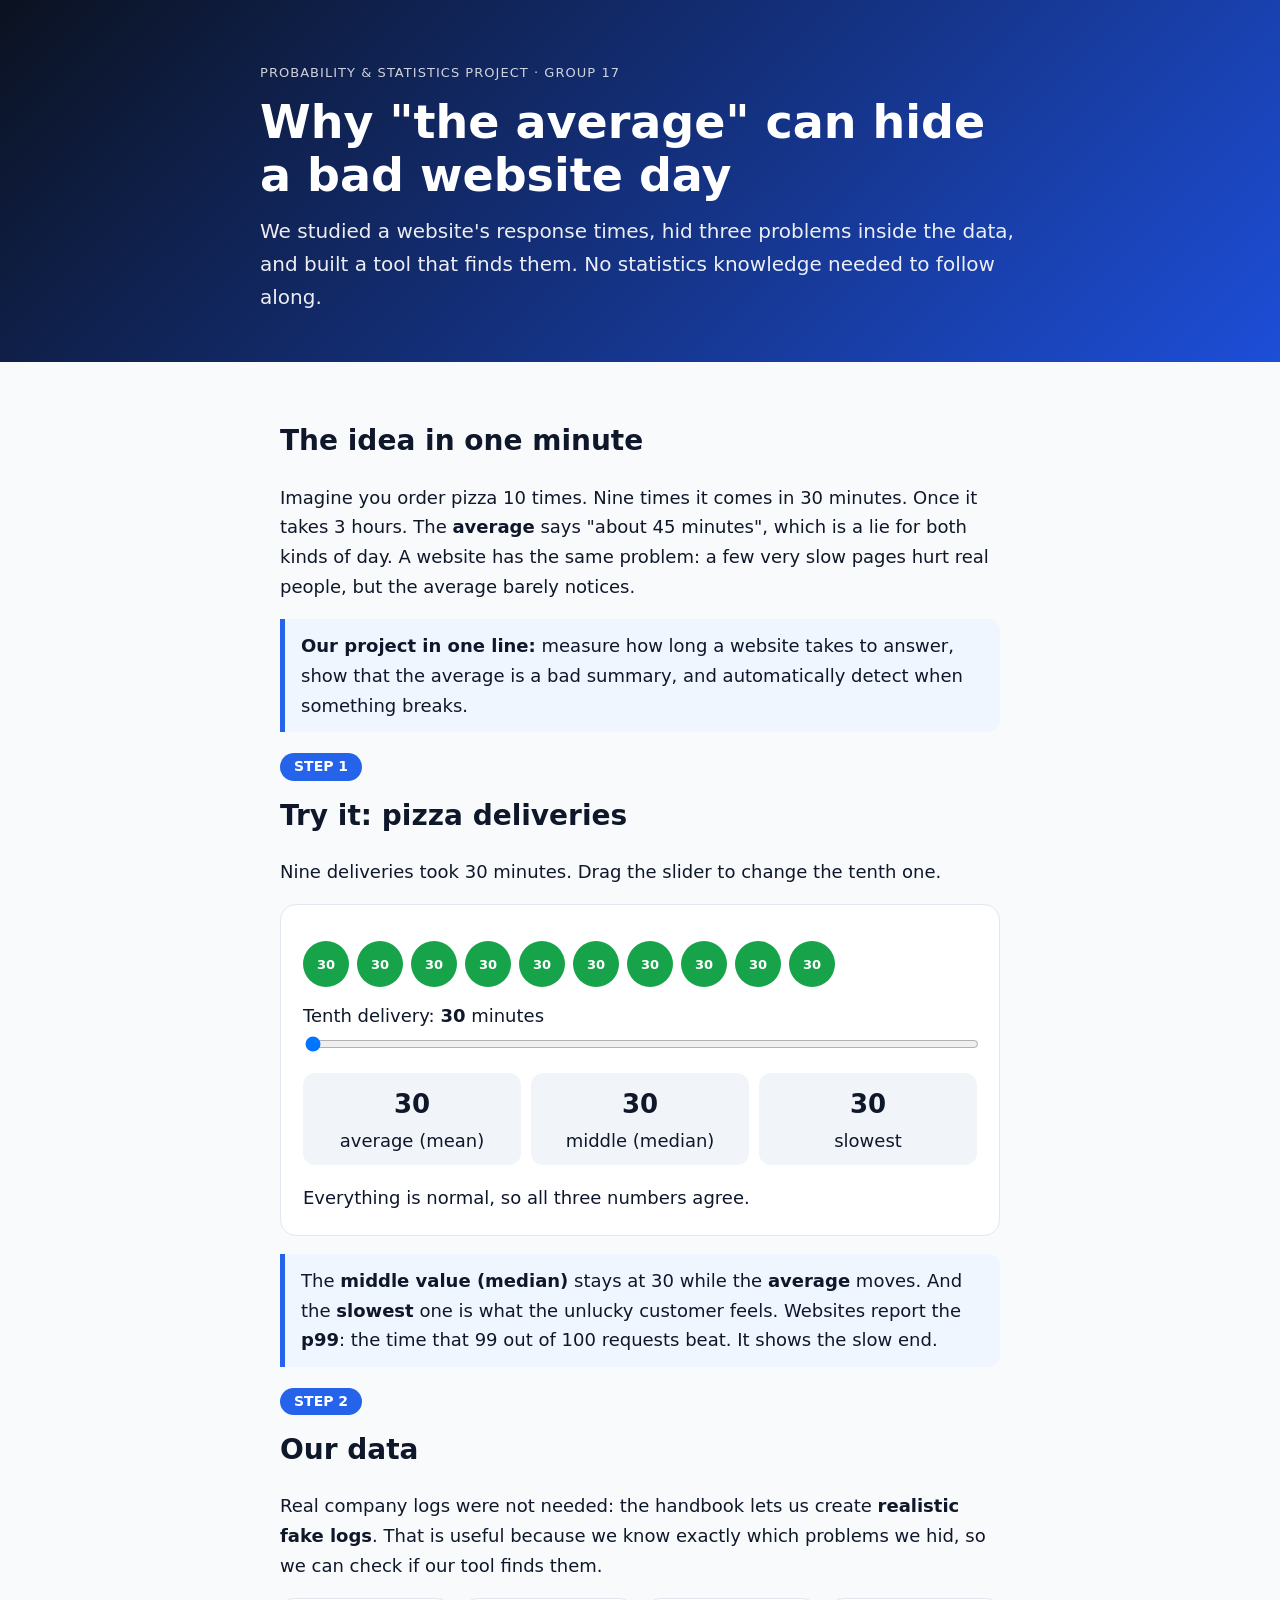
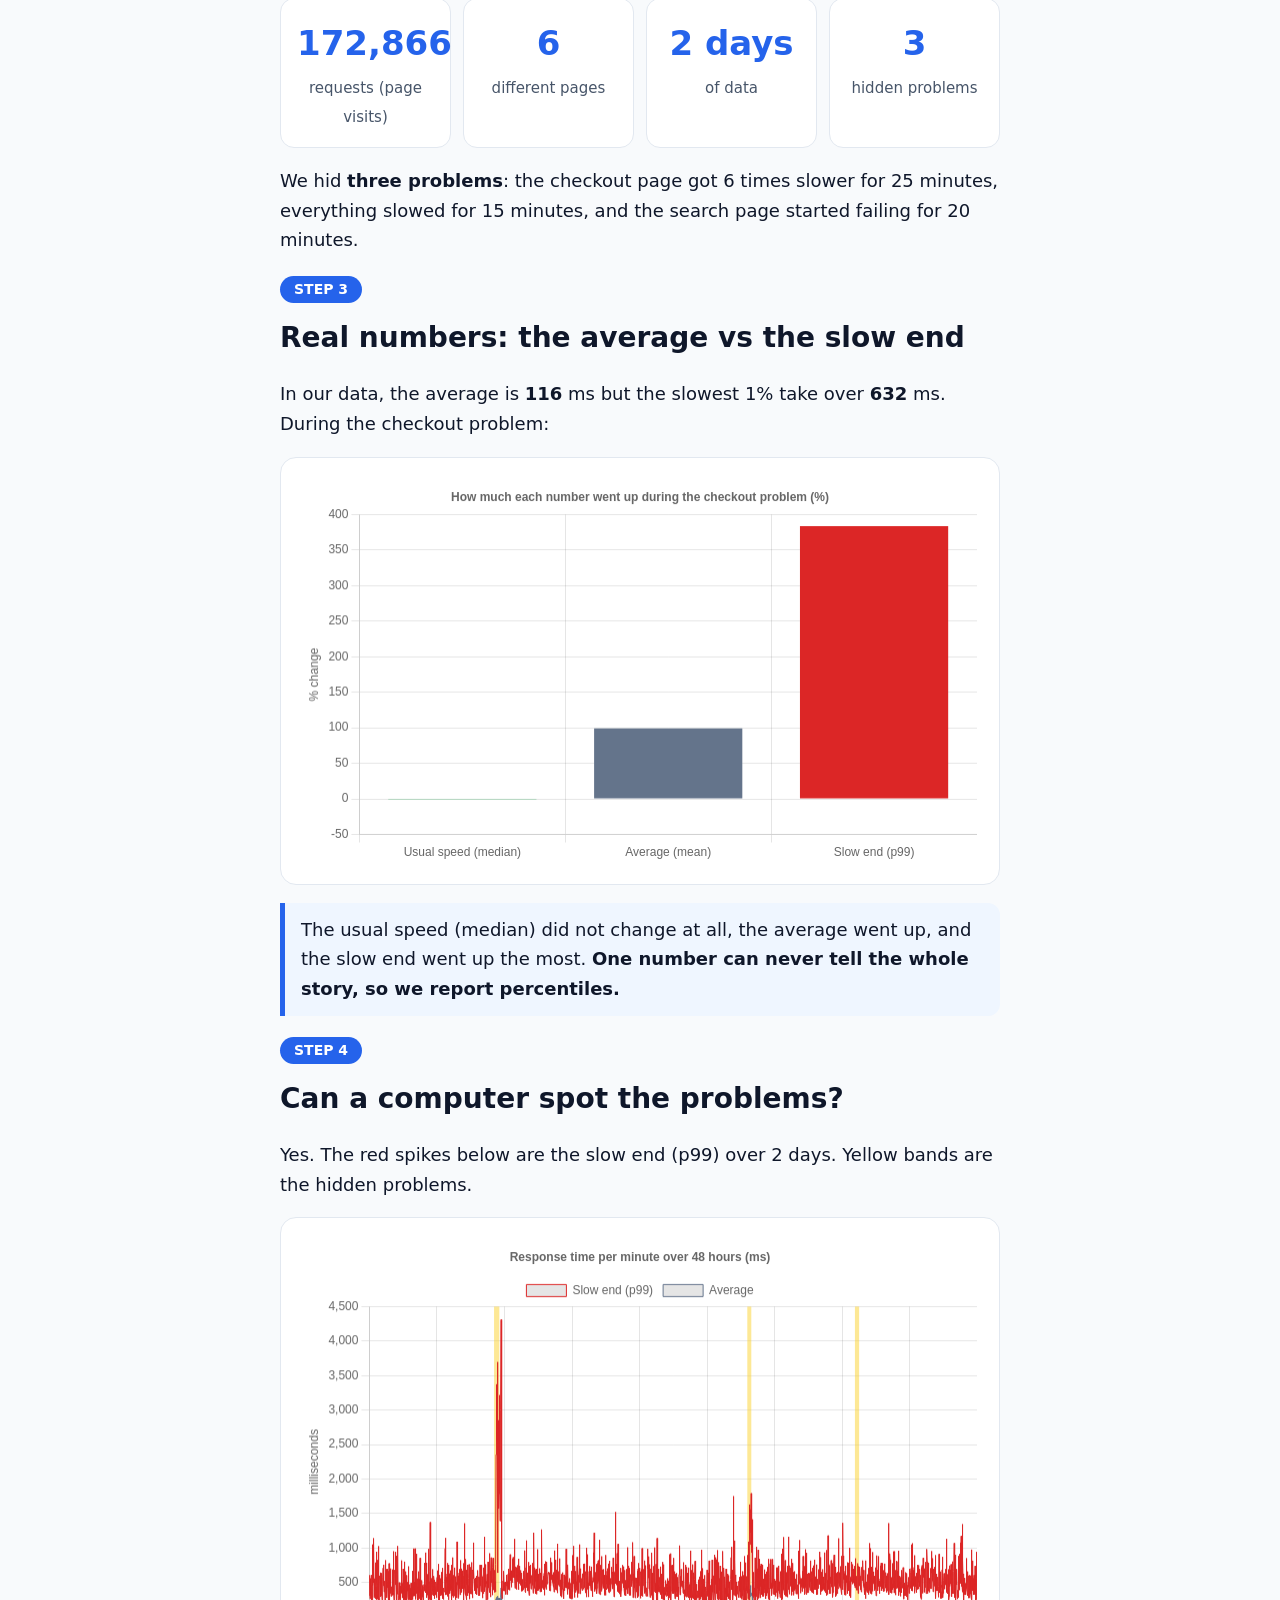
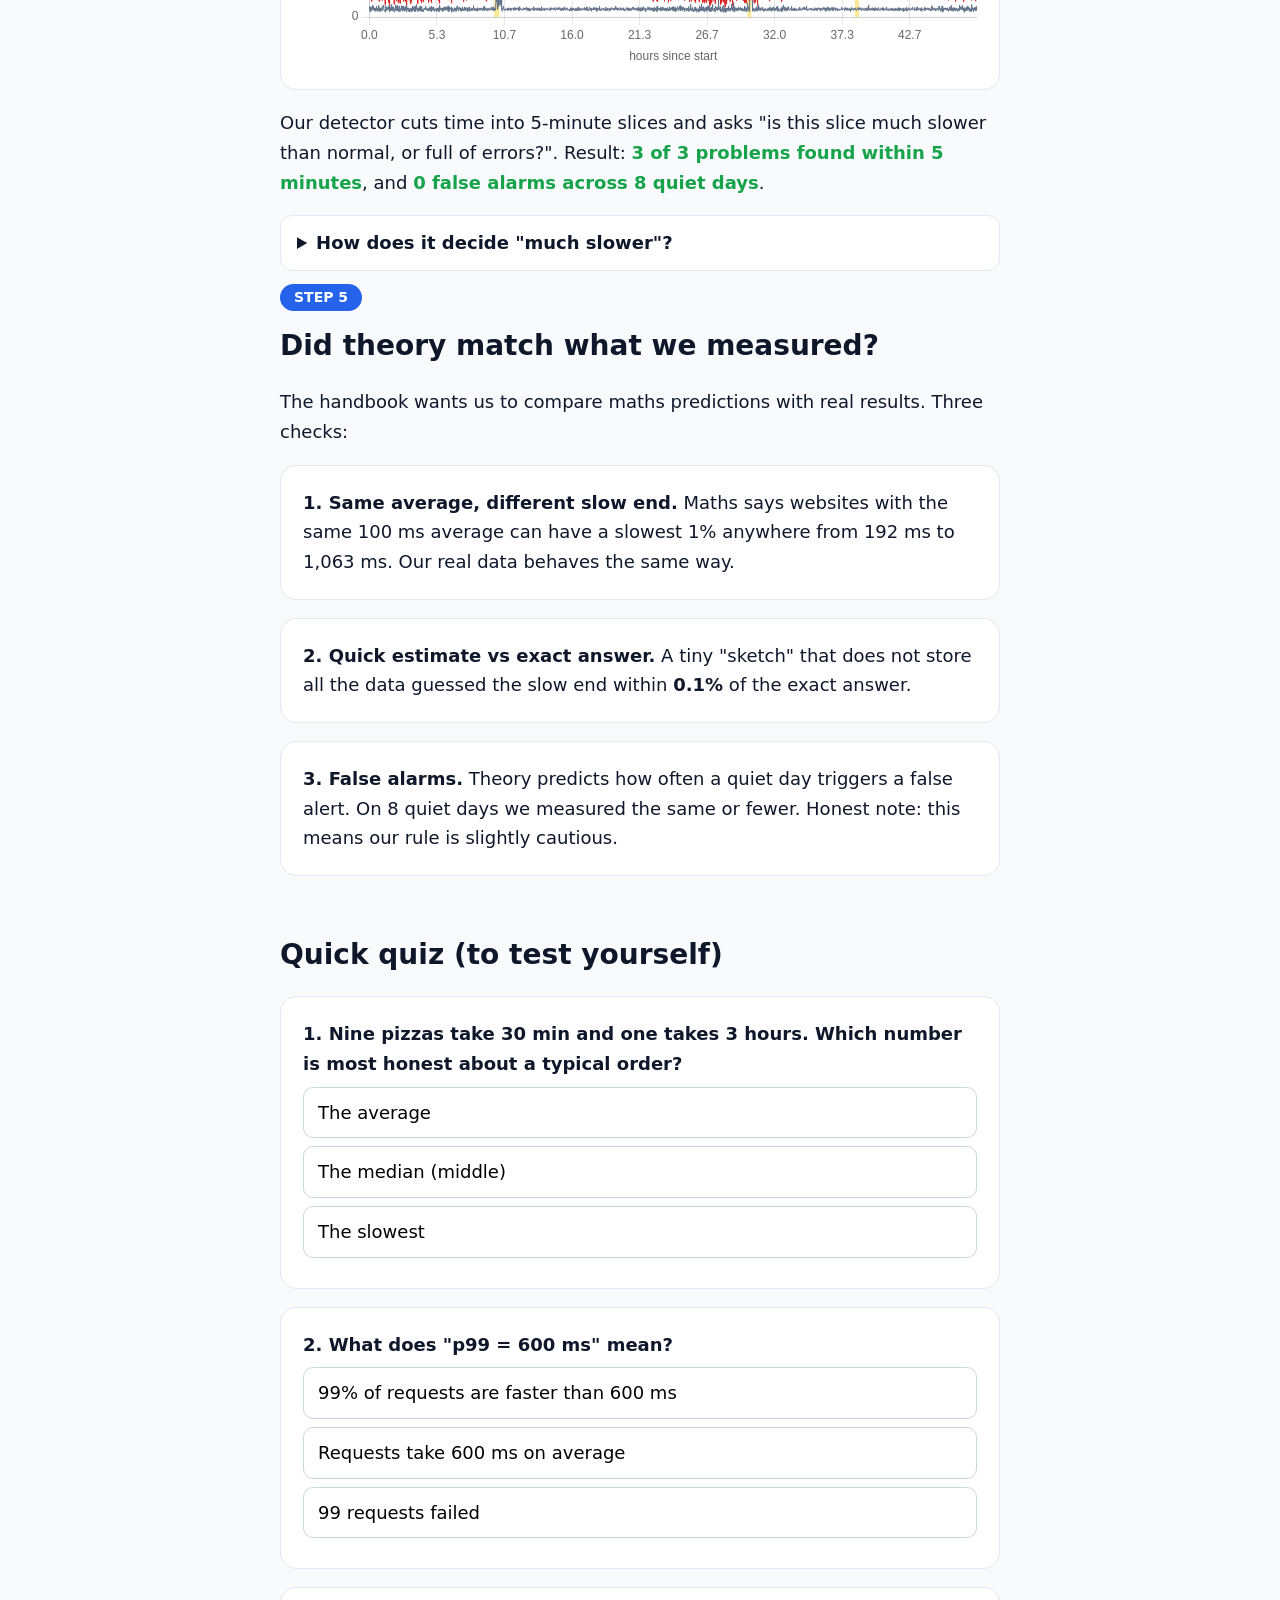
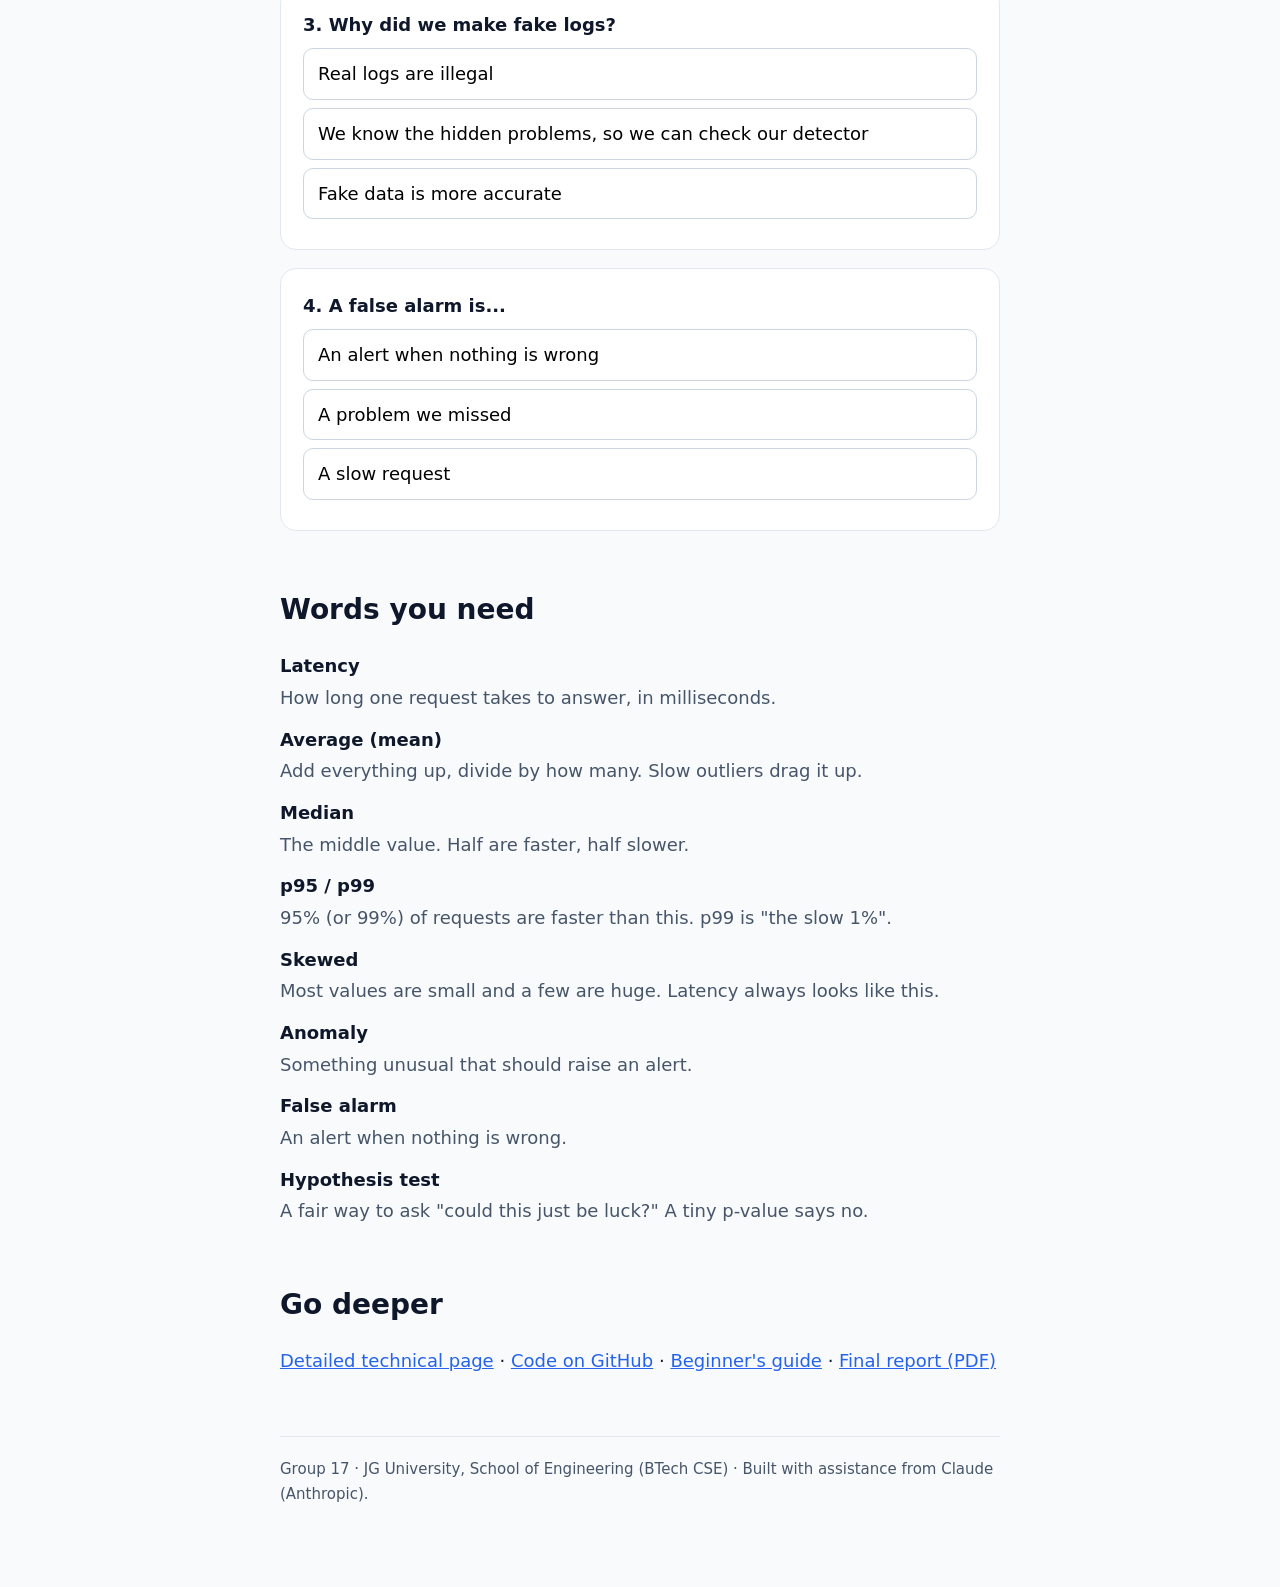
==== commit a20c41a9: "Add simple beginner-friendly homepage; move technical dashboard to details.html Co-Authored-By: Clau" ====
--- a/docs/index.html
+++ b/docs/index.html
@@ -3,180 +3,169 @@
 <head>
 <meta charset="utf-8">
 <meta name="viewport" content="width=device-width, initial-scale=1">
-<title>Server Log Anomaly and Latency Analyzer | Group 17</title>
-<meta name="description" content="Probability and Statistics project: finding slow servers and hidden incidents in web server logs.">
-<link rel="icon" href="data:image/svg+xml,%3Csvg xmlns=%27http://www.w3.org/2000/svg%27 viewBox=%270 0 16 16%27%3E%3Crect width=%2716%27 height=%2716%27 rx=%273%27 fill=%27%232563eb%27/%3E%3C/svg%3E">
-<link rel="stylesheet" href="style.css">
+<title>Why the average lies: Group 17 Project</title>
+<style>
+:root{--blue:#2563eb;--red:#dc2626;--green:#16a34a;--ink:#0f172a;--mute:#475569;--bg:#f8fafc}
+*{box-sizing:border-box}
+body{margin:0;font:18px/1.65 system-ui,-apple-system,"Segoe UI",Roboto,sans-serif;color:var(--ink);background:var(--bg)}
+main{max-width:760px;margin:0 auto;padding:0 20px 80px}
+header{background:linear-gradient(135deg,#0b1220,#1d4ed8);color:#fff;padding:56px 20px 48px}
+header div{max-width:760px;margin:0 auto}
+header small{opacity:.8;letter-spacing:.08em;text-transform:uppercase;font-size:13px}
+h1{font-size:clamp(30px,6vw,46px);line-height:1.15;margin:10px 0 14px}
+header p{font-size:20px;opacity:.92;margin:0}
+h2{font-size:28px;margin:56px 0 8px}
+.step{display:inline-block;background:var(--blue);color:#fff;border-radius:999px;padding:2px 14px;font-size:14px;font-weight:600;margin-bottom:6px}
+.card{background:#fff;border:1px solid #e2e8f0;border-radius:16px;padding:22px;margin:18px 0}
+.big{display:grid;grid-template-columns:repeat(auto-fit,minmax(150px,1fr));gap:12px}
+.big div{background:#fff;border:1px solid #e2e8f0;border-radius:14px;padding:16px;text-align:center}
+.big b{display:block;font-size:34px;color:var(--blue)}
+.big span{color:var(--mute);font-size:15px}
+.tip{border-left:5px solid var(--blue);background:#eff6ff;padding:12px 16px;border-radius:0 12px 12px 0;margin:18px 0}
+.bad{color:var(--red);font-weight:700}.good{color:var(--green);font-weight:700}
+.dots{display:flex;gap:8px;flex-wrap:wrap;margin:14px 0}
+.dot{width:46px;height:46px;border-radius:50%;display:grid;place-items:center;color:#fff;font-size:13px;font-weight:700;background:var(--green)}
+.dot.slow{background:var(--red)}
+input[type=range]{width:100%}
+.nums{display:grid;grid-template-columns:repeat(3,1fr);gap:10px;text-align:center}
+.nums div{background:#f1f5f9;border-radius:12px;padding:10px}
+.nums b{font-size:26px;display:block}
+canvas{max-width:100%}
+details{background:#fff;border:1px solid #e2e8f0;border-radius:12px;padding:12px 16px;margin:10px 0}
+summary{cursor:pointer;font-weight:600}
+button.opt{display:block;width:100%;text-align:left;font:inherit;padding:10px 14px;margin:8px 0;border:1px solid #cbd5e1;background:#fff;border-radius:10px;cursor:pointer}
+button.opt:hover{background:#f1f5f9}
+button.opt.right{background:#dcfce7;border-color:var(--green)}button.opt.wrong{background:#fee2e2;border-color:var(--red)}
+dt{font-weight:700;margin-top:12px}dd{margin:2px 0 0;color:var(--mute)}
+a{color:var(--blue)}
+footer{color:var(--mute);font-size:15px;border-top:1px solid #e2e8f0;margin-top:60px;padding-top:20px}
+</style>
 </head>
 <body>
-<a class="skip" href="#main">Skip to content</a>
-<nav class="nav" aria-label="Sections">
-  <div class="wrap nav-in">
-    <strong class="brand">Group 17</strong>
-    <div class="links">
-      <a href="#mean">Why the mean lies</a><a href="#explorer">Explorer</a><a href="#detector">Detector</a><a href="#theory">Theory vs experiment</a><a href="#how">How it works</a><a href="#quality">Data &amp; limits</a>
-    </div>
+<header><div>
+<small>Probability &amp; Statistics Project · Group 17</small>
+<h1>Why "the average" can hide a bad website day</h1>
+<p>We studied a website's response times, hid three problems inside the data, and built a tool that finds them. No statistics knowledge needed to follow along.</p>
+</div></header>
+<main>
+
+<h2>The idea in one minute</h2>
+<p>Imagine you order pizza 10 times. Nine times it comes in 30 minutes. Once it takes 3 hours. The <b>average</b> says "about 45 minutes", which is a lie for both kinds of day. A website has the same problem: a few very slow pages hurt real people, but the average barely notices.</p>
+<div class="tip"><b>Our project in one line:</b> measure how long a website takes to answer, show that the average is a bad summary, and automatically detect when something breaks.</div>
+
+<span class="step">STEP 1</span>
+<h2 style="margin-top:6px">Try it: pizza deliveries</h2>
+<p>Nine deliveries took 30 minutes. Drag the slider to change the tenth one.</p>
+<div class="card">
+  <div class="dots" id="dots"></div>
+  <label for="s">Tenth delivery: <b id="sv">30</b> minutes</label>
+  <input id="s" type="range" min="30" max="300" value="30" step="5">
+  <div class="nums" style="margin-top:12px">
+    <div><b id="avg">30</b>average (mean)</div>
+    <div><b id="med">30</b>middle (median)</div>
+    <div><b id="mx">30</b>slowest</div>
   </div>
-</nav>
+  <p id="msg" style="margin-bottom:0"></p>
+</div>
+<div class="tip">The <b>middle value (median)</b> stays at 30 while the <b>average</b> moves. And the <b>slowest</b> one is what the unlucky customer feels. Websites report the <b>p99</b>: the time that 99 out of 100 requests beat. It shows the slow end.</div>
 
-<header class="hero">
-  <div class="wrap">
-    <p class="eyebrow">Probability &amp; Statistics project &middot; Group 17</p>
-    <h1>Server Log Anomaly and Latency Analyzer</h1>
-    <p class="pitch">The average response time says everything is fine. The slowest 1% of requests say otherwise. We use statistics to catch the difference.</p>
-    <div class="cards" id="statCards" aria-live="polite"><p class="muted">Loading results&hellip;</p></div>
-    <p class="note" id="loadError" hidden></p>
-  </div>
-</header>
+<span class="step">STEP 2</span>
+<h2 style="margin-top:6px">Our data</h2>
+<p>Real company logs were not needed: the handbook lets us create <b>realistic fake logs</b>. That is useful because we know exactly which problems we hid, so we can check if our tool finds them.</p>
+<div class="big" id="facts"></div>
+<p>We hid <b>three problems</b>: the checkout page got 6 times slower for 25 minutes, everything slowed for 15 minutes, and the search page started failing for 20 minutes.</p>
 
-<main id="main" class="wrap">
+<span class="step">STEP 3</span>
+<h2 style="margin-top:6px">Real numbers: the average vs the slow end</h2>
+<p>In our data, the average is <b id="t-mean"></b> ms but the slowest 1% take over <b id="t-p99"></b> ms. During the checkout problem:</p>
+<div class="card"><canvas id="c2" height="170"></canvas></div>
+<div class="tip">The usual speed (median) did not change at all, the average went up, and the slow end went up the most. <b>One number can never tell the whole story, so we report percentiles.</b></div>
 
-<section id="mean">
-  <h2>1. Why the mean lies</h2>
-  <p class="means"><strong>What this means:</strong> The <em>mean</em> is the usual average. A <em>percentile</em> such as p99 is the response time that 99 out of 100 requests beat, so it shows how bad the slow ones get. When only a few requests go wrong, the mean barely moves but p99 jumps.</p>
-  <div class="panel">
-    <div class="controls">
-      <label><input type="checkbox" data-s="mean" checked> Mean</label>
-      <label><input type="checkbox" data-s="p95" checked> p95</label>
-      <label><input type="checkbox" data-s="p99" checked> p99</label>
-      <label class="sep"><input type="checkbox" id="logY"> Log scale (y-axis)</label>
-    </div>
-    <div class="chartbox tall"><canvas id="timeline" role="img" aria-label="Per-minute mean, p95 and p99 latency over 48 hours with three incidents shaded"></canvas></div>
-    <p class="caption">Latency per minute over 48 hours, all endpoints. Red bands are the three incidents we injected on purpose. Hover over the lines to read exact values.</p>
-  </div>
-  <div class="grid2">
-    <div class="panel">
-      <h3>Same mean, very different tail</h3>
-      <p class="means"><strong>What this means:</strong> These four imaginary servers all average exactly 100 ms. The only thing that changes is the spread (sigma). A wider spread means a much worse p99, yet the mean cannot tell them apart.</p>
-      <div class="tablewrap"><table id="sameMean"></table></div>
-    </div>
-    <div class="panel">
-      <h3>Which statistic notices the incident?</h3>
-      <p class="means"><strong>What this means:</strong> We compared normal traffic with incident traffic. The longer the bar, the more that statistic reacted. The median barely noticed anything.</p>
-      <div class="chartbox"><canvas id="hidesChart" role="img" aria-label="Percent change in median, mean and p99 during incidents"></canvas></div>
-      <div id="hidesNote" class="caption"></div>
-    </div>
-  </div>
-</section>
+<span class="step">STEP 4</span>
+<h2 style="margin-top:6px">Can a computer spot the problems?</h2>
+<p>Yes. The red spikes below are the slow end (p99) over 2 days. Yellow bands are the hidden problems.</p>
+<div class="card"><canvas id="c1" height="190"></canvas></div>
+<p>Our detector cuts time into 5-minute slices and asks "is this slice much slower than normal, or full of errors?". Result: <b class="good" id="det"></b>, and <b class="good" id="fa"></b>.</p>
+<details><summary>How does it decide "much slower"?</summary>
+<p>It compares each 5-minute slice to the usual speed of that page. If it is about 4 "standard steps" above normal (a z-score of 4), that is so unlikely by chance (about 3 in 100,000) that it raises an alert. For errors it uses a coin-flip style test (the binomial test).</p></details>
 
-<section id="explorer">
-  <h2>2. Latency explorer</h2>
-  <p class="means"><strong>What this means:</strong> Pick an endpoint (a URL the server answers) to see how fast it is. Almost every endpoint has a long tail to the right: most requests are quick, a few are very slow. That shape is called <em>right-skewed</em>.</p>
-  <div class="panel">
-    <div class="controls"><label for="epSel"><strong>Endpoint</strong></label>
-      <select id="epSel"></select></div>
-    <div class="metrics" id="metrics"></div>
-    <div class="grid2">
-      <div>
-        <div class="chartbox"><canvas id="histChart" role="img" aria-label="Latency histogram"></canvas></div>
-        <p class="caption" id="histCap"></p>
-      </div>
-      <div>
-        <div class="tablewrap"><table id="pctTable"></table></div>
-        <p class="caption" id="fitCap"></p>
-      </div>
-    </div>
-  </div>
-  <div class="panel">
-    <h3>Lognormal or exponential?</h3>
-    <p class="means"><strong>What this means:</strong> To describe the tail with a formula we tried two shapes. The <em>lognormal</em> (the logarithm of latency is bell-shaped) fits far better than the <em>exponential</em> (a plain decay). AIC is a score where <strong>lower is better</strong>; KS measures the gap between the curve and the real data, where smaller is better.</p>
-    <div class="tablewrap"><table id="aicTable"></table></div>
-  </div>
-</section>
+<span class="step">STEP 5</span>
+<h2 style="margin-top:6px">Did theory match what we measured?</h2>
+<p>The handbook wants us to compare maths predictions with real results. Three checks:</p>
+<div class="card"><b>1. Same average, different slow end.</b> Maths says websites with the same 100 ms average can have a slowest 1% anywhere from 192 ms to 1,063 ms. Our real data behaves the same way.</div>
+<div class="card"><b>2. Quick estimate vs exact answer.</b> A tiny "sketch" that does not store all the data guessed the slow end within <b id="sk"></b> of the exact answer.</div>
+<div class="card"><b>3. False alarms.</b> Theory predicts how often a quiet day triggers a false alert. On 8 quiet days we measured the same or fewer. Honest note: this means our rule is slightly cautious.</div>
 
-<section id="detector">
-  <h2>3. Incident detector</h2>
-  <p class="means"><strong>What this means:</strong> We cut time into 5-minute windows. For each window we ask "how unusual is this window's p95 compared with that endpoint's normal behaviour?" The answer is a <em>z-score</em> (how many standard-deviation steps away from normal). If z is above a threshold, we raise an alarm.</p>
-  <div class="panel">
-    <h3>Try it yourself</h3>
-    <div class="controls">
-      <label for="zSlider"><strong>z-threshold:</strong> <output id="zOut">4.0</output></label>
-      <input type="range" id="zSlider" min="2" max="5" step="0.1" value="4">
-    </div>
-    <div class="metrics" id="detStats"></div>
-    <p class="means"><strong>What this means:</strong> Lower the threshold and the detector becomes jumpy (more alarms, some false). Raise it and it becomes strict (fewer alarms, but it might miss real problems). Red cells are flagged windows; the grey-blue bands behind them mark when incidents truly happened.</p>
-    <div class="strip-legend"><span><i class="sw sw-flag"></i> flagged</span><span><i class="sw sw-ok"></i> normal</span><span><i class="sw sw-truth"></i> true incident period</span></div>
-    <div id="strips" class="strips"></div>
-    <p class="caption">Each row is an endpoint, each column a 5-minute window (576 windows = 48 hours). Error-rate alarms are fixed at the original setting because they use a separate rule.</p>
-  </div>
-  <div class="panel">
-    <h3>Detection results (threshold z = <span class="zused"></span>)</h3>
-    <p class="means"><strong>What this means:</strong> Each row is an incident we injected. "Delay" is how many minutes passed before the detector noticed.</p>
-    <div class="tablewrap"><table id="truthTable"></table></div>
-  </div>
-  <div class="grid2">
-    <div class="panel"><h3>Test: search error rate</h3><div id="errTest"></div></div>
-    <div class="panel"><h3>Test: checkout latency</h3><div id="latTest"></div></div>
-  </div>
-</section>
+<h2>Quick quiz (to test yourself)</h2>
+<div id="quiz"></div>
 
-<section id="theory">
-  <h2>4. Theory vs experiment</h2>
-  <h3>(a) False alarms: what the math predicts vs what happened</h3>
-  <p class="means"><strong>What this means:</strong> If traffic is perfectly normal, a threshold of z still raises a false alarm by pure chance at a rate the bell curve can predict. We tested that prediction on clean days with no incidents.</p>
-  <div class="panel">
-    <div class="chartbox"><canvas id="faChart" role="img" aria-label="Theoretical and measured false alarm rate by z threshold"></canvas></div>
-    <div class="tablewrap"><table id="faTable"></table></div>
-    <p class="note">Honest note: the measured rate is <em>below</em> the theory. Windows contain few requests and we estimate the spread (sigma) robustly, so the detector is a little more conservative than the idealised math. Lower than predicted is the safe direction, but it is a mismatch we want to be upfront about.</p>
-  </div>
-  <h3>(b) Exact vs streaming percentiles</h3>
-  <p class="means"><strong>What this means:</strong> A busy server cannot store every request. Streaming methods estimate percentiles on the fly using little memory. P&sup2; is a small moving estimator; the log-bucket sketch counts requests in bins. Smaller error is better.</p>
-  <div class="panel"><div class="tablewrap"><table id="streamTable"></table></div>
-    <p class="caption" id="streamCap"></p></div>
-  <h3>(c) Lognormal prediction vs measured percentiles</h3>
-  <p class="means"><strong>What this means:</strong> After fitting a lognormal curve to each endpoint, we asked it to predict p50, p95 and p99 and compared with reality. Values that match show the model is trustworthy.</p>
-  <div class="panel"><div class="tablewrap"><table id="lnTable"></table></div></div>
-</section>
+<h2>Words you need</h2>
+<dl>
+<dt>Latency</dt><dd>How long one request takes to answer, in milliseconds.</dd>
+<dt>Average (mean)</dt><dd>Add everything up, divide by how many. Slow outliers drag it up.</dd>
+<dt>Median</dt><dd>The middle value. Half are faster, half slower.</dd>
+<dt>p95 / p99</dt><dd>95% (or 99%) of requests are faster than this. p99 is "the slow 1%".</dd>
+<dt>Skewed</dt><dd>Most values are small and a few are huge. Latency always looks like this.</dd>
+<dt>Anomaly</dt><dd>Something unusual that should raise an alert.</dd>
+<dt>False alarm</dt><dd>An alert when nothing is wrong.</dd>
+<dt>Hypothesis test</dt><dd>A fair way to ask "could this just be luck?" A tiny p-value says no.</dd>
+</dl>
 
-<section id="how">
-  <h2>5. How it works</h2>
-  <p class="means"><strong>What this means:</strong> The whole project is a simple chain. Each step feeds the next, and the last step is the page you are reading.</p>
-  <ol class="pipeline">
-    <li><span class="step">1</span><h4>Generate logs</h4><p>Simulate 48 hours of web traffic with known incidents.</p><a href="https://github.com/Harit23/server-log-anomaly-analyzer/tree/main/generator" rel="noopener">generator/</a></li>
-    <li><span class="step">2</span><h4>Parse into SQLite</h4><p>Read each log line, clean it, store it in a table.</p><a href="https://github.com/Harit23/server-log-anomaly-analyzer/tree/main/parser" rel="noopener">parser/</a></li>
-    <li><span class="step">3</span><h4>SQL percentiles &amp; windows</h4><p>Group by endpoint and 5-minute window.</p><a href="https://github.com/Harit23/server-log-anomaly-analyzer/tree/main/sql" rel="noopener">sql/</a></li>
-    <li><span class="step">4</span><h4>Stats + detectors</h4><p>Fit distributions, run tests, flag unusual windows.</p><a href="https://github.com/Harit23/server-log-anomaly-analyzer/tree/main/analysis" rel="noopener">analysis/</a></li>
-    <li><span class="step">5</span><h4>This site</h4><p>results.json drives every chart on this page.</p><a href="https://github.com/Harit23/server-log-anomaly-analyzer/tree/main/docs" rel="noopener">docs/</a></li>
-  </ol>
-  <p class="caption">Repository: <a href="https://github.com/Harit23/server-log-anomaly-analyzer" rel="noopener">github.com/Harit23/server-log-anomaly-analyzer</a></p>
-  <details class="panel">
-    <summary>Static figures from the analysis report</summary>
-    <div class="figs">
-      <figure><img src="img/fig1_skew.png" alt="Skewed latency distribution" loading="lazy"><figcaption>Skew</figcaption></figure>
-      <figure><img src="img/fig2_percentiles.png" alt="Percentiles per endpoint" loading="lazy"><figcaption>Percentiles</figcaption></figure>
-      <figure><img src="img/fig3_timeline.png" alt="Timeline of latency" loading="lazy"><figcaption>Timeline</figcaption></figure>
-      <figure><img src="img/fig4_mean_vs_p99.png" alt="Mean versus p99" loading="lazy"><figcaption>Mean vs p99</figcaption></figure>
-      <figure><img src="img/fig5_false_alarms.png" alt="False alarm sweep" loading="lazy"><figcaption>False alarms</figcaption></figure>
-      <figure><img src="img/fig6_streaming.png" alt="Streaming percentile error" loading="lazy"><figcaption>Streaming</figcaption></figure>
-      <figure><img src="img/fig7_qq.png" alt="Q-Q plot" loading="lazy"><figcaption>Q-Q plot</figcaption></figure>
-    </div>
-  </details>
-</section>
+<h2>Go deeper</h2>
+<p><a href="details.html">Detailed technical page</a> · <a href="https://github.com/Harit23/server-log-anomaly-analyzer">Code on GitHub</a> · <a href="https://github.com/Harit23/server-log-anomaly-analyzer/blob/main/reports/BEGINNER_GUIDE.md">Beginner's guide</a> · <a href="https://github.com/Harit23/server-log-anomaly-analyzer/blob/main/reports/Final_Report.pdf">Final report (PDF)</a></p>
 
-<section id="quality">
-  <h2>6. Data quality and limitations</h2>
-  <p class="means"><strong>What this means:</strong> Before analysing, we checked the logs for broken or odd rows. Below is what we looked for and what we found.</p>
-  <div class="panel"><div class="tablewrap"><table id="dqTable"></table></div></div>
-  <h3>Limitations</h3>
-  <ul class="limits">
-    <li><strong>Synthetic data.</strong> The logs are simulated, not from a real production server, so real traffic may be messier.</li>
-    <li><strong>Incidents are known.</strong> We injected the three incidents ourselves, so "detected 3 of 3" is easier than finding unknown problems.</li>
-    <li><strong>Latency ignores load.</strong> In the simulation, latency does not rise when traffic rises, which real servers often do.</li>
-    <li><strong>Only two days.</strong> A short span cannot show weekly patterns or slow drifts.</li>
-  </ul>
-</section>
+<footer>Group 17 · JG University, School of Engineering (BTech CSE) · Built with assistance from Claude (Anthropic).</footer>
 </main>
-
-<footer class="footer">
-  <div class="wrap">
-    <p><strong>Group 17</strong> &middot; JG University, School of Engineering &middot; B.Tech Computer Science &amp; Engineering &middot; Probability &amp; Statistics</p>
-    <ul class="members"><li>Member 1</li><li>Member 2</li><li>Member 3</li><li>Member 4</li><li>Member 5</li></ul>
-    <p class="muted">Team names to be filled in.</p>
-    <p class="muted">Built with assistance from Claude (Anthropic).</p>
-  </div>
-</footer>
-
 <script src="vendor/chart.umd.js"></script>
-<script src="app.js"></script>
+<script>
+// ---- pizza widget
+const s=document.getElementById('s');
+function pizza(){
+  const x=+s.value, a=[30,30,30,30,30,30,30,30,30,x].sort((p,q)=>p-q);
+  const mean=a.reduce((p,q)=>p+q)/10, med=(a[4]+a[5])/2;
+  document.getElementById('sv').textContent=x;
+  document.getElementById('avg').textContent=mean.toFixed(0);
+  document.getElementById('med').textContent=med;
+  document.getElementById('mx').textContent=x;
+  document.getElementById('dots').innerHTML=[30,30,30,30,30,30,30,30,30,x].map(v=>`<div class="dot ${v>60?'slow':''}">${v}</div>`).join('');
+  document.getElementById('msg').innerHTML = x>60
+    ? `9 out of 10 customers were happy, yet the average says <b>${mean.toFixed(0)} minutes</b>. It describes nobody.`
+    : 'Everything is normal, so all three numbers agree.';
+}
+s.oninput=pizza; pizza();
+// ---- data
+fetch('data/results.json').then(r=>r.json()).then(R=>{
+  const A=R.describe.ALL, inc=R.theory_vs_experiment.mean_hides_p99.incident_all_traffic, D=R.detection;
+  document.getElementById('facts').innerHTML=[
+    [A.n.toLocaleString(),'requests (page visits)'],['6','different pages'],['2 days','of data'],['3','hidden problems']
+  ].map(([b,t])=>`<div><b>${b}</b><span>${t}</span></div>`).join('');
+  t('t-mean',A.mean.toFixed(0)); t('t-p99',A.p99.toFixed(0));
+  t('det',`${D.detected} of ${D.total} problems found within 5 minutes`);
+  t('fa',`0 false alarms across ${D.clean_days} quiet days`);
+  const sk=R.theory_vs_experiment.exact_vs_streaming.ALL.p99.sketch_err_pct; t('sk',Math.abs(sk).toFixed(1)+'%');
+  new Chart(document.getElementById('c2'),{type:'bar',data:{labels:['Usual speed (median)','Average (mean)','Slow end (p99)'],
+    datasets:[{data:[inc.median_change_pct,inc.mean_change_pct,inc.p99_change_pct],backgroundColor:['#16a34a','#64748b','#dc2626']}]},
+    options:{plugins:{legend:{display:false},title:{display:true,text:'How much each number went up during the checkout problem (%)'}},scales:{y:{title:{display:true,text:'% change'}}}}});
+  const m=R.series.minute, labels=m.p99.map((_,i)=>(i/60).toFixed(1));
+  const shade={id:'shade',beforeDatasetsDraw(c){const {ctx,chartArea:a,scales:{x}}=c;ctx.save();ctx.fillStyle='rgba(250,204,21,.45)';
+    R.series.incidents.forEach(i=>{const x1=x.getPixelForValue(i.start_min),x2=x.getPixelForValue(i.end_min);ctx.fillRect(x1-2,a.top,Math.max(x2-x1,4),a.bottom-a.top)});ctx.restore()}};
+  new Chart(document.getElementById('c1'),{type:'line',data:{labels,datasets:[
+    {label:'Slow end (p99)',data:m.p99,borderColor:'#dc2626',borderWidth:1,pointRadius:0},
+    {label:'Average',data:m.mean,borderColor:'#64748b',borderWidth:1,pointRadius:0}]},
+    options:{animation:false,plugins:{title:{display:true,text:'Response time per minute over 48 hours (ms)'}},scales:{x:{ticks:{maxTicksLimit:9},title:{display:true,text:'hours since start'}},y:{title:{display:true,text:'milliseconds'}}}},plugins:[shade]});
+}).catch(()=>{document.getElementById('facts').textContent='Could not load data. Please refresh.'});
+function t(id,v){document.getElementById(id).textContent=v}
+// ---- quiz
+const Q=[
+ ['Nine pizzas take 30 min and one takes 3 hours. Which number is most honest about a typical order?',['The average','The median (middle)','The slowest'],1,'The median shows what most customers get. The average is dragged up by one slow order.'],
+ ['What does "p99 = 600 ms" mean?',['99% of requests are faster than 600 ms','Requests take 600 ms on average','99 requests failed'],0,'p99 describes the slow end: only 1 in 100 requests is slower.'],
+ ['Why did we make fake logs?',['Real logs are illegal','We know the hidden problems, so we can check our detector','Fake data is more accurate'],1,'Knowing the truth lets us measure how many problems the tool catches and how many false alarms it makes.'],
+ ['A false alarm is...',['An alert when nothing is wrong','A problem we missed','A slow request'],0,'Too many false alarms make engineers ignore alerts.']
+];
+document.getElementById('quiz').innerHTML=Q.map((q,i)=>`<div class="card"><b>${i+1}. ${q[0]}</b>`+q[1].map((o,j)=>`<button class="opt" data-q="${i}" data-o="${j}">${o}</button>`).join('')+`<div id="ex${i}" style="color:#475569"></div></div>`).join('');
+document.querySelectorAll('button.opt').forEach(b=>b.onclick=()=>{
+  const i=+b.dataset.q,j=+b.dataset.o,ok=j===Q[i][2];b.classList.add(ok?'right':'wrong');
+  document.getElementById('ex'+i).textContent=(ok?'Correct. ':'Not quite. ')+Q[i][3];});
+</script>
 </body>
 </html>
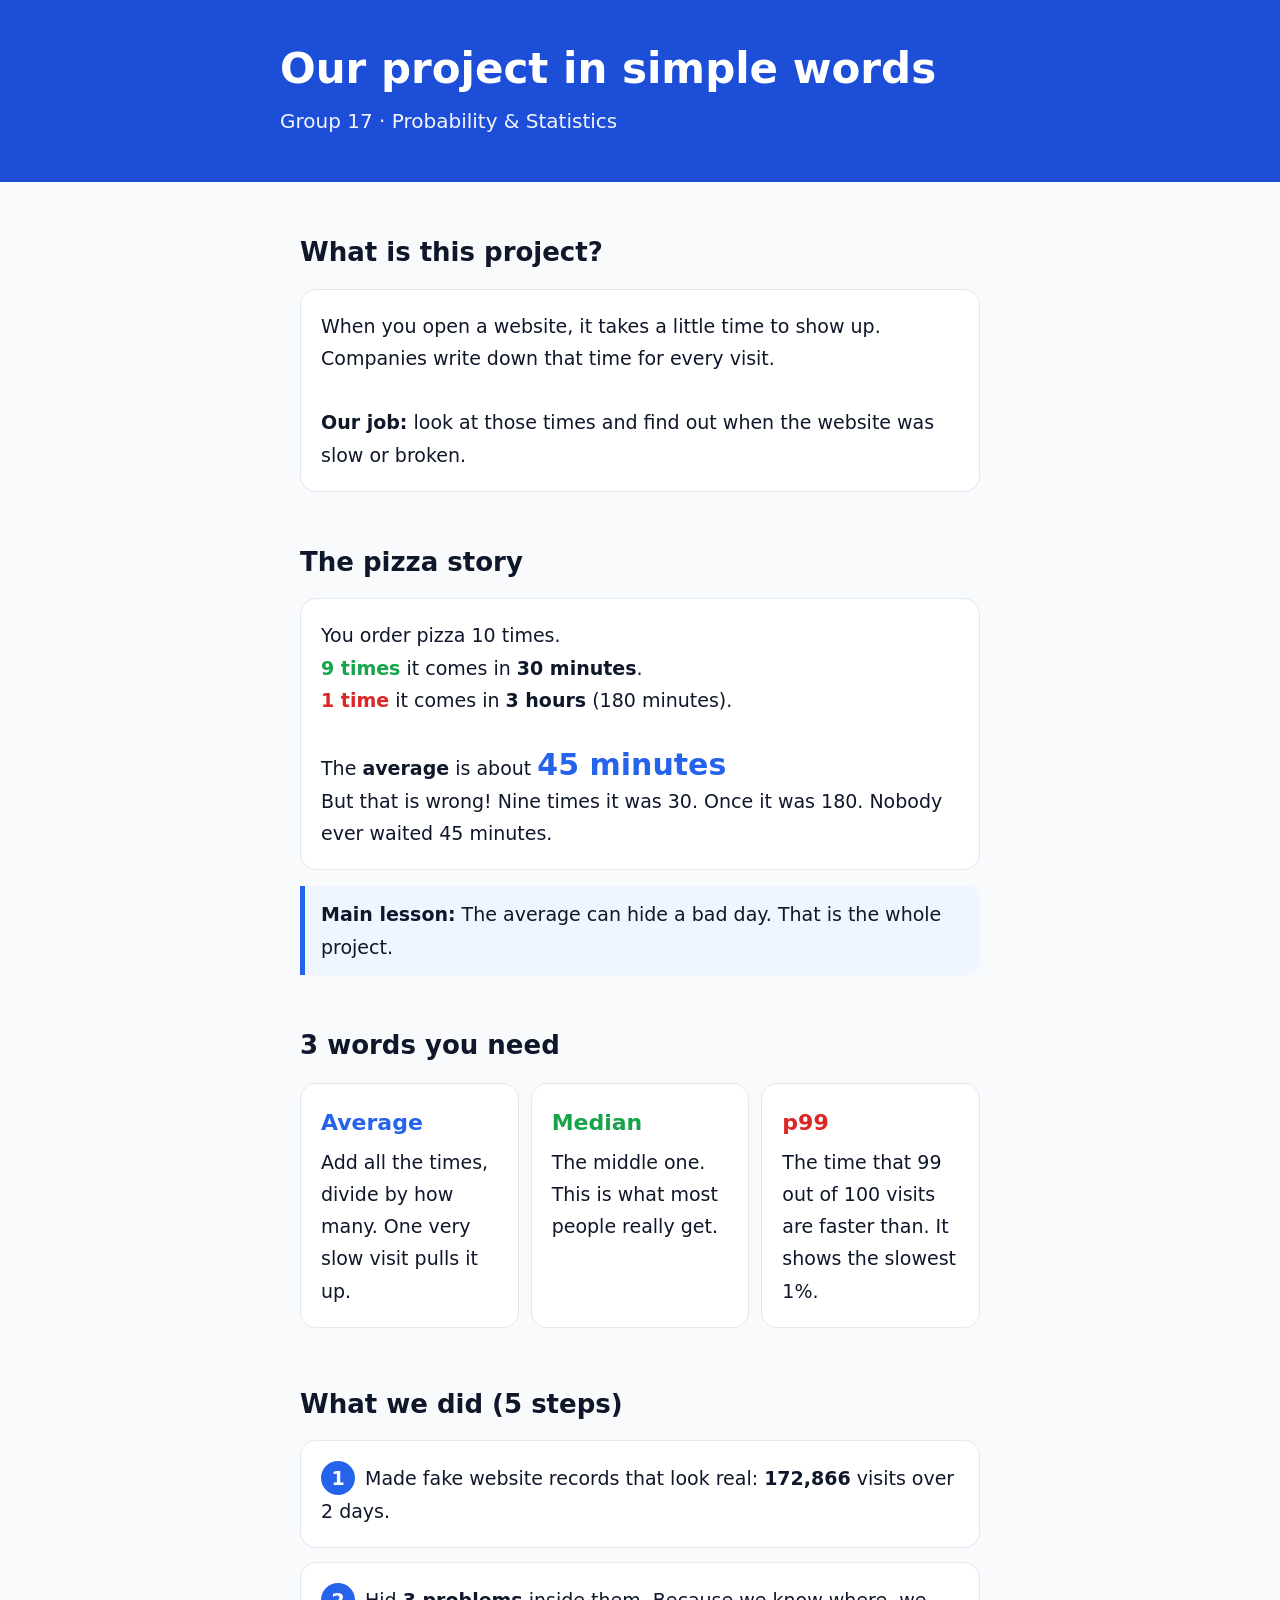
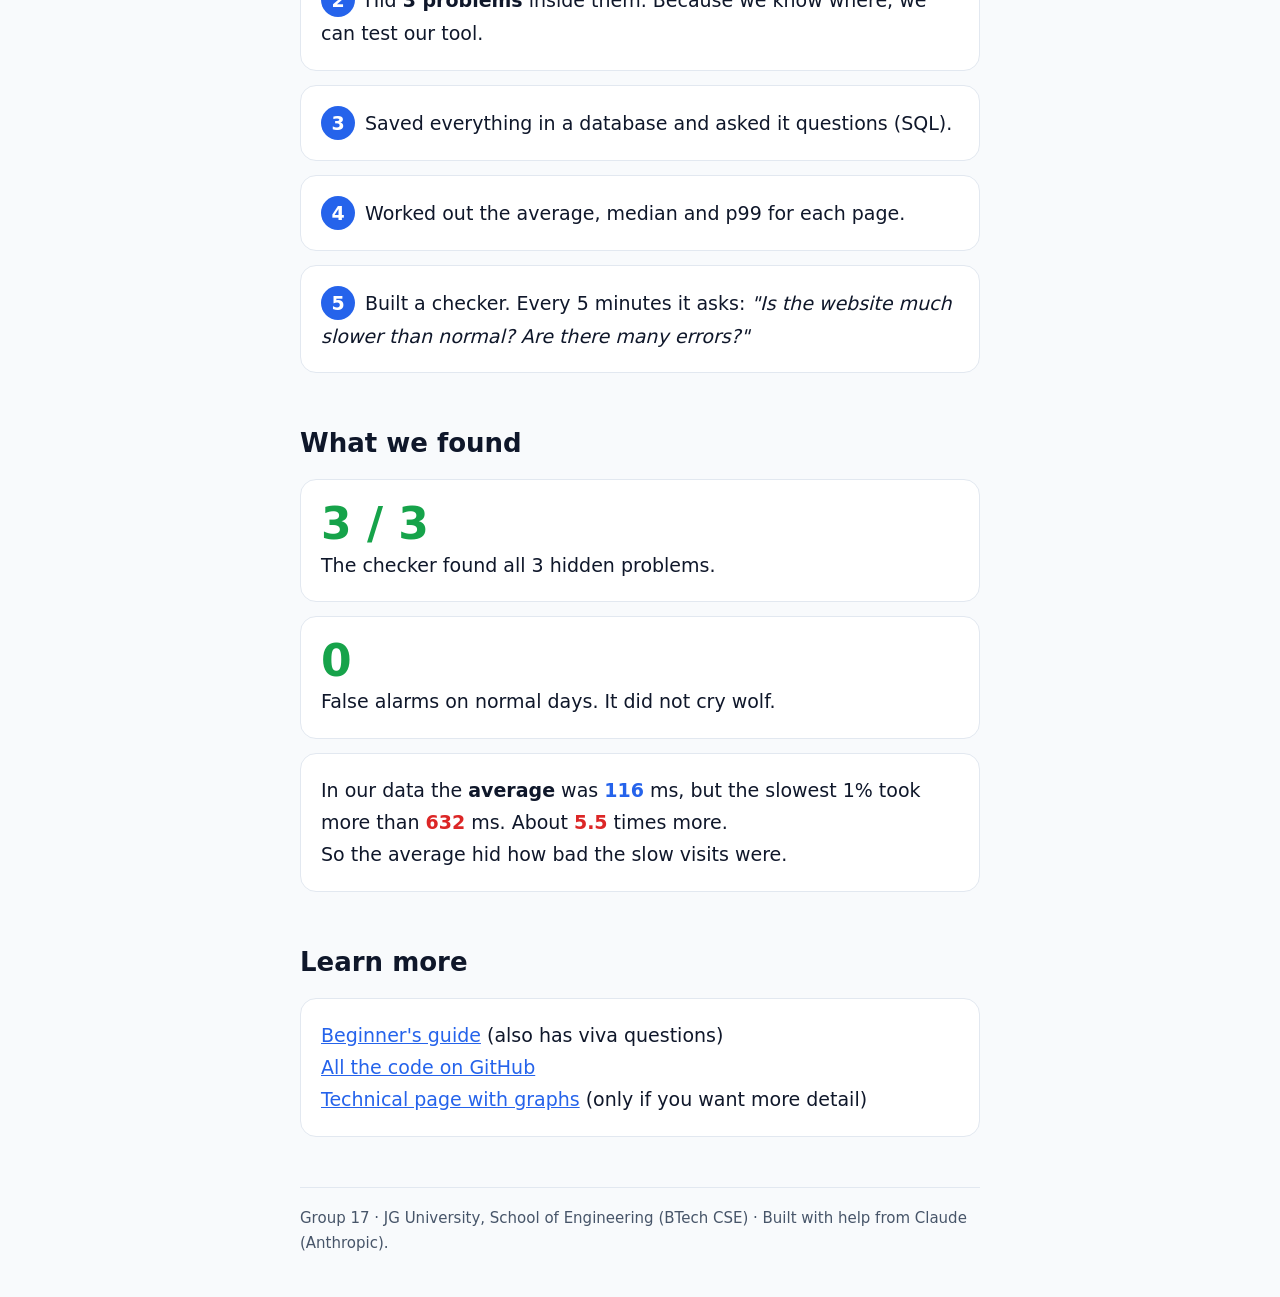
==== commit 938a7c40: "Simplify homepage: no graphs, plain-language steps Co-Authored-By: Claude Sonnet 5.5 <noreply@anthro" ====
--- a/docs/index.html
+++ b/docs/index.html
@@ -3,169 +3,87 @@
 <head>
 <meta charset="utf-8">
 <meta name="viewport" content="width=device-width, initial-scale=1">
-<title>Why the average lies: Group 17 Project</title>
+<title>Group 17 Project in simple words</title>
 <style>
-:root{--blue:#2563eb;--red:#dc2626;--green:#16a34a;--ink:#0f172a;--mute:#475569;--bg:#f8fafc}
 *{box-sizing:border-box}
-body{margin:0;font:18px/1.65 system-ui,-apple-system,"Segoe UI",Roboto,sans-serif;color:var(--ink);background:var(--bg)}
-main{max-width:760px;margin:0 auto;padding:0 20px 80px}
-header{background:linear-gradient(135deg,#0b1220,#1d4ed8);color:#fff;padding:56px 20px 48px}
-header div{max-width:760px;margin:0 auto}
-header small{opacity:.8;letter-spacing:.08em;text-transform:uppercase;font-size:13px}
-h1{font-size:clamp(30px,6vw,46px);line-height:1.15;margin:10px 0 14px}
-header p{font-size:20px;opacity:.92;margin:0}
-h2{font-size:28px;margin:56px 0 8px}
-.step{display:inline-block;background:var(--blue);color:#fff;border-radius:999px;padding:2px 14px;font-size:14px;font-weight:600;margin-bottom:6px}
-.card{background:#fff;border:1px solid #e2e8f0;border-radius:16px;padding:22px;margin:18px 0}
-.big{display:grid;grid-template-columns:repeat(auto-fit,minmax(150px,1fr));gap:12px}
-.big div{background:#fff;border:1px solid #e2e8f0;border-radius:14px;padding:16px;text-align:center}
-.big b{display:block;font-size:34px;color:var(--blue)}
-.big span{color:var(--mute);font-size:15px}
-.tip{border-left:5px solid var(--blue);background:#eff6ff;padding:12px 16px;border-radius:0 12px 12px 0;margin:18px 0}
-.bad{color:var(--red);font-weight:700}.good{color:var(--green);font-weight:700}
-.dots{display:flex;gap:8px;flex-wrap:wrap;margin:14px 0}
-.dot{width:46px;height:46px;border-radius:50%;display:grid;place-items:center;color:#fff;font-size:13px;font-weight:700;background:var(--green)}
-.dot.slow{background:var(--red)}
-input[type=range]{width:100%}
-.nums{display:grid;grid-template-columns:repeat(3,1fr);gap:10px;text-align:center}
-.nums div{background:#f1f5f9;border-radius:12px;padding:10px}
-.nums b{font-size:26px;display:block}
-canvas{max-width:100%}
-details{background:#fff;border:1px solid #e2e8f0;border-radius:12px;padding:12px 16px;margin:10px 0}
-summary{cursor:pointer;font-weight:600}
-button.opt{display:block;width:100%;text-align:left;font:inherit;padding:10px 14px;margin:8px 0;border:1px solid #cbd5e1;background:#fff;border-radius:10px;cursor:pointer}
-button.opt:hover{background:#f1f5f9}
-button.opt.right{background:#dcfce7;border-color:var(--green)}button.opt.wrong{background:#fee2e2;border-color:var(--red)}
-dt{font-weight:700;margin-top:12px}dd{margin:2px 0 0;color:var(--mute)}
-a{color:var(--blue)}
-footer{color:var(--mute);font-size:15px;border-top:1px solid #e2e8f0;margin-top:60px;padding-top:20px}
+body{margin:0;font:19px/1.7 system-ui,-apple-system,"Segoe UI",Roboto,sans-serif;color:#0f172a;background:#f8fafc}
+header{background:#1d4ed8;color:#fff;padding:44px 20px}
+.w{max-width:720px;margin:0 auto;padding:0 20px}
+header .w{padding:0}
+h1{font-size:clamp(28px,6vw,42px);line-height:1.2;margin:0 0 10px}
+header p{margin:0;font-size:20px;opacity:.95}
+h2{font-size:26px;margin:48px 0 10px}
+.box{background:#fff;border:1px solid #e2e8f0;border-radius:16px;padding:20px;margin:14px 0}
+.num{display:inline-grid;place-items:center;width:34px;height:34px;border-radius:50%;background:#2563eb;color:#fff;font-weight:700;margin-right:10px}
+.row{display:flex;gap:12px;flex-wrap:wrap}
+.row .box{flex:1 1 200px;margin:6px 0}
+.row b{font-size:22px;display:block;margin-bottom:4px}
+.red{color:#dc2626}.green{color:#16a34a}.blue{color:#2563eb}
+.big{font-size:44px;font-weight:800;line-height:1.1}
+.note{background:#eff6ff;border-left:5px solid #2563eb;border-radius:0 12px 12px 0;padding:12px 16px;margin:16px 0}
+a{color:#2563eb}
+footer{color:#475569;font-size:15px;border-top:1px solid #e2e8f0;margin:50px 0 40px;padding-top:18px}
 </style>
 </head>
 <body>
-<header><div>
-<small>Probability &amp; Statistics Project · Group 17</small>
-<h1>Why "the average" can hide a bad website day</h1>
-<p>We studied a website's response times, hid three problems inside the data, and built a tool that finds them. No statistics knowledge needed to follow along.</p>
+<header><div class="w">
+<h1>Our project in simple words</h1>
+<p>Group 17 · Probability &amp; Statistics</p>
 </div></header>
-<main>
+<div class="w">
 
-<h2>The idea in one minute</h2>
-<p>Imagine you order pizza 10 times. Nine times it comes in 30 minutes. Once it takes 3 hours. The <b>average</b> says "about 45 minutes", which is a lie for both kinds of day. A website has the same problem: a few very slow pages hurt real people, but the average barely notices.</p>
-<div class="tip"><b>Our project in one line:</b> measure how long a website takes to answer, show that the average is a bad summary, and automatically detect when something breaks.</div>
+<h2>What is this project?</h2>
+<div class="box">
+When you open a website, it takes a little time to show up. Companies write down that time for every visit.<br><br>
+<b>Our job:</b> look at those times and find out when the website was slow or broken.
+</div>
 
-<span class="step">STEP 1</span>
-<h2 style="margin-top:6px">Try it: pizza deliveries</h2>
-<p>Nine deliveries took 30 minutes. Drag the slider to change the tenth one.</p>
-<div class="card">
-  <div class="dots" id="dots"></div>
-  <label for="s">Tenth delivery: <b id="sv">30</b> minutes</label>
-  <input id="s" type="range" min="30" max="300" value="30" step="5">
-  <div class="nums" style="margin-top:12px">
-    <div><b id="avg">30</b>average (mean)</div>
-    <div><b id="med">30</b>middle (median)</div>
-    <div><b id="mx">30</b>slowest</div>
-  </div>
-  <p id="msg" style="margin-bottom:0"></p>
+<h2>The pizza story</h2>
+<div class="box">
+You order pizza 10 times.<br>
+<b class="green">9 times</b> it comes in <b>30 minutes</b>.<br>
+<b class="red">1 time</b> it comes in <b>3 hours</b> (180 minutes).<br><br>
+The <b>average</b> is about <span class="big blue" style="font-size:30px">45 minutes</span><br>
+But that is wrong! Nine times it was 30. Once it was 180. Nobody ever waited 45 minutes.
 </div>
-<div class="tip">The <b>middle value (median)</b> stays at 30 while the <b>average</b> moves. And the <b>slowest</b> one is what the unlucky customer feels. Websites report the <b>p99</b>: the time that 99 out of 100 requests beat. It shows the slow end.</div>
+<div class="note"><b>Main lesson:</b> The average can hide a bad day. That is the whole project.</div>
 
-<span class="step">STEP 2</span>
-<h2 style="margin-top:6px">Our data</h2>
-<p>Real company logs were not needed: the handbook lets us create <b>realistic fake logs</b>. That is useful because we know exactly which problems we hid, so we can check if our tool finds them.</p>
-<div class="big" id="facts"></div>
-<p>We hid <b>three problems</b>: the checkout page got 6 times slower for 25 minutes, everything slowed for 15 minutes, and the search page started failing for 20 minutes.</p>
+<h2>3 words you need</h2>
+<div class="row">
+<div class="box"><b class="blue">Average</b>Add all the times, divide by how many. One very slow visit pulls it up.</div>
+<div class="box"><b class="green">Median</b>The middle one. This is what most people really get.</div>
+<div class="box"><b class="red">p99</b>The time that 99 out of 100 visits are faster than. It shows the slowest 1%.</div>
+</div>
 
-<span class="step">STEP 3</span>
-<h2 style="margin-top:6px">Real numbers: the average vs the slow end</h2>
-<p>In our data, the average is <b id="t-mean"></b> ms but the slowest 1% take over <b id="t-p99"></b> ms. During the checkout problem:</p>
-<div class="card"><canvas id="c2" height="170"></canvas></div>
-<div class="tip">The usual speed (median) did not change at all, the average went up, and the slow end went up the most. <b>One number can never tell the whole story, so we report percentiles.</b></div>
+<h2>What we did (5 steps)</h2>
+<div class="box"><span class="num">1</span>Made fake website records that look real: <b id="n">172,866</b> visits over 2 days.</div>
+<div class="box"><span class="num">2</span>Hid <b>3 problems</b> inside them. Because we know where, we can test our tool.</div>
+<div class="box"><span class="num">3</span>Saved everything in a database and asked it questions (SQL).</div>
+<div class="box"><span class="num">4</span>Worked out the average, median and p99 for each page.</div>
+<div class="box"><span class="num">5</span>Built a checker. Every 5 minutes it asks: <i>"Is the website much slower than normal? Are there many errors?"</i></div>
 
-<span class="step">STEP 4</span>
-<h2 style="margin-top:6px">Can a computer spot the problems?</h2>
-<p>Yes. The red spikes below are the slow end (p99) over 2 days. Yellow bands are the hidden problems.</p>
-<div class="card"><canvas id="c1" height="190"></canvas></div>
-<p>Our detector cuts time into 5-minute slices and asks "is this slice much slower than normal, or full of errors?". Result: <b class="good" id="det"></b>, and <b class="good" id="fa"></b>.</p>
-<details><summary>How does it decide "much slower"?</summary>
-<p>It compares each 5-minute slice to the usual speed of that page. If it is about 4 "standard steps" above normal (a z-score of 4), that is so unlikely by chance (about 3 in 100,000) that it raises an alert. For errors it uses a coin-flip style test (the binomial test).</p></details>
+<h2>What we found</h2>
+<div class="box"><span class="big green">3 / 3</span><br>The checker found all 3 hidden problems.</div>
+<div class="box"><span class="big green">0</span><br>False alarms on normal days. It did not cry wolf.</div>
+<div class="box">In our data the <b>average</b> was <b class="blue" id="mean">116</b> ms, but the slowest 1% took more than <b class="red" id="p99">632</b> ms. About <b class="red" id="x">5</b> times more.<br>So the average hid how bad the slow visits were.</div>
 
-<span class="step">STEP 5</span>
-<h2 style="margin-top:6px">Did theory match what we measured?</h2>
-<p>The handbook wants us to compare maths predictions with real results. Three checks:</p>
-<div class="card"><b>1. Same average, different slow end.</b> Maths says websites with the same 100 ms average can have a slowest 1% anywhere from 192 ms to 1,063 ms. Our real data behaves the same way.</div>
-<div class="card"><b>2. Quick estimate vs exact answer.</b> A tiny "sketch" that does not store all the data guessed the slow end within <b id="sk"></b> of the exact answer.</div>
-<div class="card"><b>3. False alarms.</b> Theory predicts how often a quiet day triggers a false alert. On 8 quiet days we measured the same or fewer. Honest note: this means our rule is slightly cautious.</div>
+<h2>Learn more</h2>
+<div class="box">
+<a href="https://github.com/Harit23/server-log-anomaly-analyzer/blob/main/reports/BEGINNER_GUIDE.md">Beginner's guide</a> (also has viva questions)<br>
+<a href="https://github.com/Harit23/server-log-anomaly-analyzer">All the code on GitHub</a><br>
+<a href="details.html">Technical page with graphs</a> (only if you want more detail)
+</div>
 
-<h2>Quick quiz (to test yourself)</h2>
-<div id="quiz"></div>
-
-<h2>Words you need</h2>
-<dl>
-<dt>Latency</dt><dd>How long one request takes to answer, in milliseconds.</dd>
-<dt>Average (mean)</dt><dd>Add everything up, divide by how many. Slow outliers drag it up.</dd>
-<dt>Median</dt><dd>The middle value. Half are faster, half slower.</dd>
-<dt>p95 / p99</dt><dd>95% (or 99%) of requests are faster than this. p99 is "the slow 1%".</dd>
-<dt>Skewed</dt><dd>Most values are small and a few are huge. Latency always looks like this.</dd>
-<dt>Anomaly</dt><dd>Something unusual that should raise an alert.</dd>
-<dt>False alarm</dt><dd>An alert when nothing is wrong.</dd>
-<dt>Hypothesis test</dt><dd>A fair way to ask "could this just be luck?" A tiny p-value says no.</dd>
-</dl>
-
-<h2>Go deeper</h2>
-<p><a href="details.html">Detailed technical page</a> · <a href="https://github.com/Harit23/server-log-anomaly-analyzer">Code on GitHub</a> · <a href="https://github.com/Harit23/server-log-anomaly-analyzer/blob/main/reports/BEGINNER_GUIDE.md">Beginner's guide</a> · <a href="https://github.com/Harit23/server-log-anomaly-analyzer/blob/main/reports/Final_Report.pdf">Final report (PDF)</a></p>
-
-<footer>Group 17 · JG University, School of Engineering (BTech CSE) · Built with assistance from Claude (Anthropic).</footer>
-</main>
-<script src="vendor/chart.umd.js"></script>
+<footer>Group 17 · JG University, School of Engineering (BTech CSE) · Built with help from Claude (Anthropic).</footer>
+</div>
 <script>
-// ---- pizza widget
-const s=document.getElementById('s');
-function pizza(){
-  const x=+s.value, a=[30,30,30,30,30,30,30,30,30,x].sort((p,q)=>p-q);
-  const mean=a.reduce((p,q)=>p+q)/10, med=(a[4]+a[5])/2;
-  document.getElementById('sv').textContent=x;
-  document.getElementById('avg').textContent=mean.toFixed(0);
-  document.getElementById('med').textContent=med;
-  document.getElementById('mx').textContent=x;
-  document.getElementById('dots').innerHTML=[30,30,30,30,30,30,30,30,30,x].map(v=>`<div class="dot ${v>60?'slow':''}">${v}</div>`).join('');
-  document.getElementById('msg').innerHTML = x>60
-    ? `9 out of 10 customers were happy, yet the average says <b>${mean.toFixed(0)} minutes</b>. It describes nobody.`
-    : 'Everything is normal, so all three numbers agree.';
-}
-s.oninput=pizza; pizza();
-// ---- data
 fetch('data/results.json').then(r=>r.json()).then(R=>{
-  const A=R.describe.ALL, inc=R.theory_vs_experiment.mean_hides_p99.incident_all_traffic, D=R.detection;
-  document.getElementById('facts').innerHTML=[
-    [A.n.toLocaleString(),'requests (page visits)'],['6','different pages'],['2 days','of data'],['3','hidden problems']
-  ].map(([b,t])=>`<div><b>${b}</b><span>${t}</span></div>`).join('');
-  t('t-mean',A.mean.toFixed(0)); t('t-p99',A.p99.toFixed(0));
-  t('det',`${D.detected} of ${D.total} problems found within 5 minutes`);
-  t('fa',`0 false alarms across ${D.clean_days} quiet days`);
-  const sk=R.theory_vs_experiment.exact_vs_streaming.ALL.p99.sketch_err_pct; t('sk',Math.abs(sk).toFixed(1)+'%');
-  new Chart(document.getElementById('c2'),{type:'bar',data:{labels:['Usual speed (median)','Average (mean)','Slow end (p99)'],
-    datasets:[{data:[inc.median_change_pct,inc.mean_change_pct,inc.p99_change_pct],backgroundColor:['#16a34a','#64748b','#dc2626']}]},
-    options:{plugins:{legend:{display:false},title:{display:true,text:'How much each number went up during the checkout problem (%)'}},scales:{y:{title:{display:true,text:'% change'}}}}});
-  const m=R.series.minute, labels=m.p99.map((_,i)=>(i/60).toFixed(1));
-  const shade={id:'shade',beforeDatasetsDraw(c){const {ctx,chartArea:a,scales:{x}}=c;ctx.save();ctx.fillStyle='rgba(250,204,21,.45)';
-    R.series.incidents.forEach(i=>{const x1=x.getPixelForValue(i.start_min),x2=x.getPixelForValue(i.end_min);ctx.fillRect(x1-2,a.top,Math.max(x2-x1,4),a.bottom-a.top)});ctx.restore()}};
-  new Chart(document.getElementById('c1'),{type:'line',data:{labels,datasets:[
-    {label:'Slow end (p99)',data:m.p99,borderColor:'#dc2626',borderWidth:1,pointRadius:0},
-    {label:'Average',data:m.mean,borderColor:'#64748b',borderWidth:1,pointRadius:0}]},
-    options:{animation:false,plugins:{title:{display:true,text:'Response time per minute over 48 hours (ms)'}},scales:{x:{ticks:{maxTicksLimit:9},title:{display:true,text:'hours since start'}},y:{title:{display:true,text:'milliseconds'}}}},plugins:[shade]});
-}).catch(()=>{document.getElementById('facts').textContent='Could not load data. Please refresh.'});
-function t(id,v){document.getElementById(id).textContent=v}
-// ---- quiz
-const Q=[
- ['Nine pizzas take 30 min and one takes 3 hours. Which number is most honest about a typical order?',['The average','The median (middle)','The slowest'],1,'The median shows what most customers get. The average is dragged up by one slow order.'],
- ['What does "p99 = 600 ms" mean?',['99% of requests are faster than 600 ms','Requests take 600 ms on average','99 requests failed'],0,'p99 describes the slow end: only 1 in 100 requests is slower.'],
- ['Why did we make fake logs?',['Real logs are illegal','We know the hidden problems, so we can check our detector','Fake data is more accurate'],1,'Knowing the truth lets us measure how many problems the tool catches and how many false alarms it makes.'],
- ['A false alarm is...',['An alert when nothing is wrong','A problem we missed','A slow request'],0,'Too many false alarms make engineers ignore alerts.']
-];
-document.getElementById('quiz').innerHTML=Q.map((q,i)=>`<div class="card"><b>${i+1}. ${q[0]}</b>`+q[1].map((o,j)=>`<button class="opt" data-q="${i}" data-o="${j}">${o}</button>`).join('')+`<div id="ex${i}" style="color:#475569"></div></div>`).join('');
-document.querySelectorAll('button.opt').forEach(b=>b.onclick=()=>{
-  const i=+b.dataset.q,j=+b.dataset.o,ok=j===Q[i][2];b.classList.add(ok?'right':'wrong');
-  document.getElementById('ex'+i).textContent=(ok?'Correct. ':'Not quite. ')+Q[i][3];});
+  const A=R.describe.ALL;
+  document.getElementById('n').textContent=A.n.toLocaleString();
+  document.getElementById('mean').textContent=A.mean.toFixed(0);
+  document.getElementById('p99').textContent=A.p99.toFixed(0);
+  document.getElementById('x').textContent=A.p99_over_mean.toFixed(1);
+}).catch(()=>{});
 </script>
 </body>
 </html>
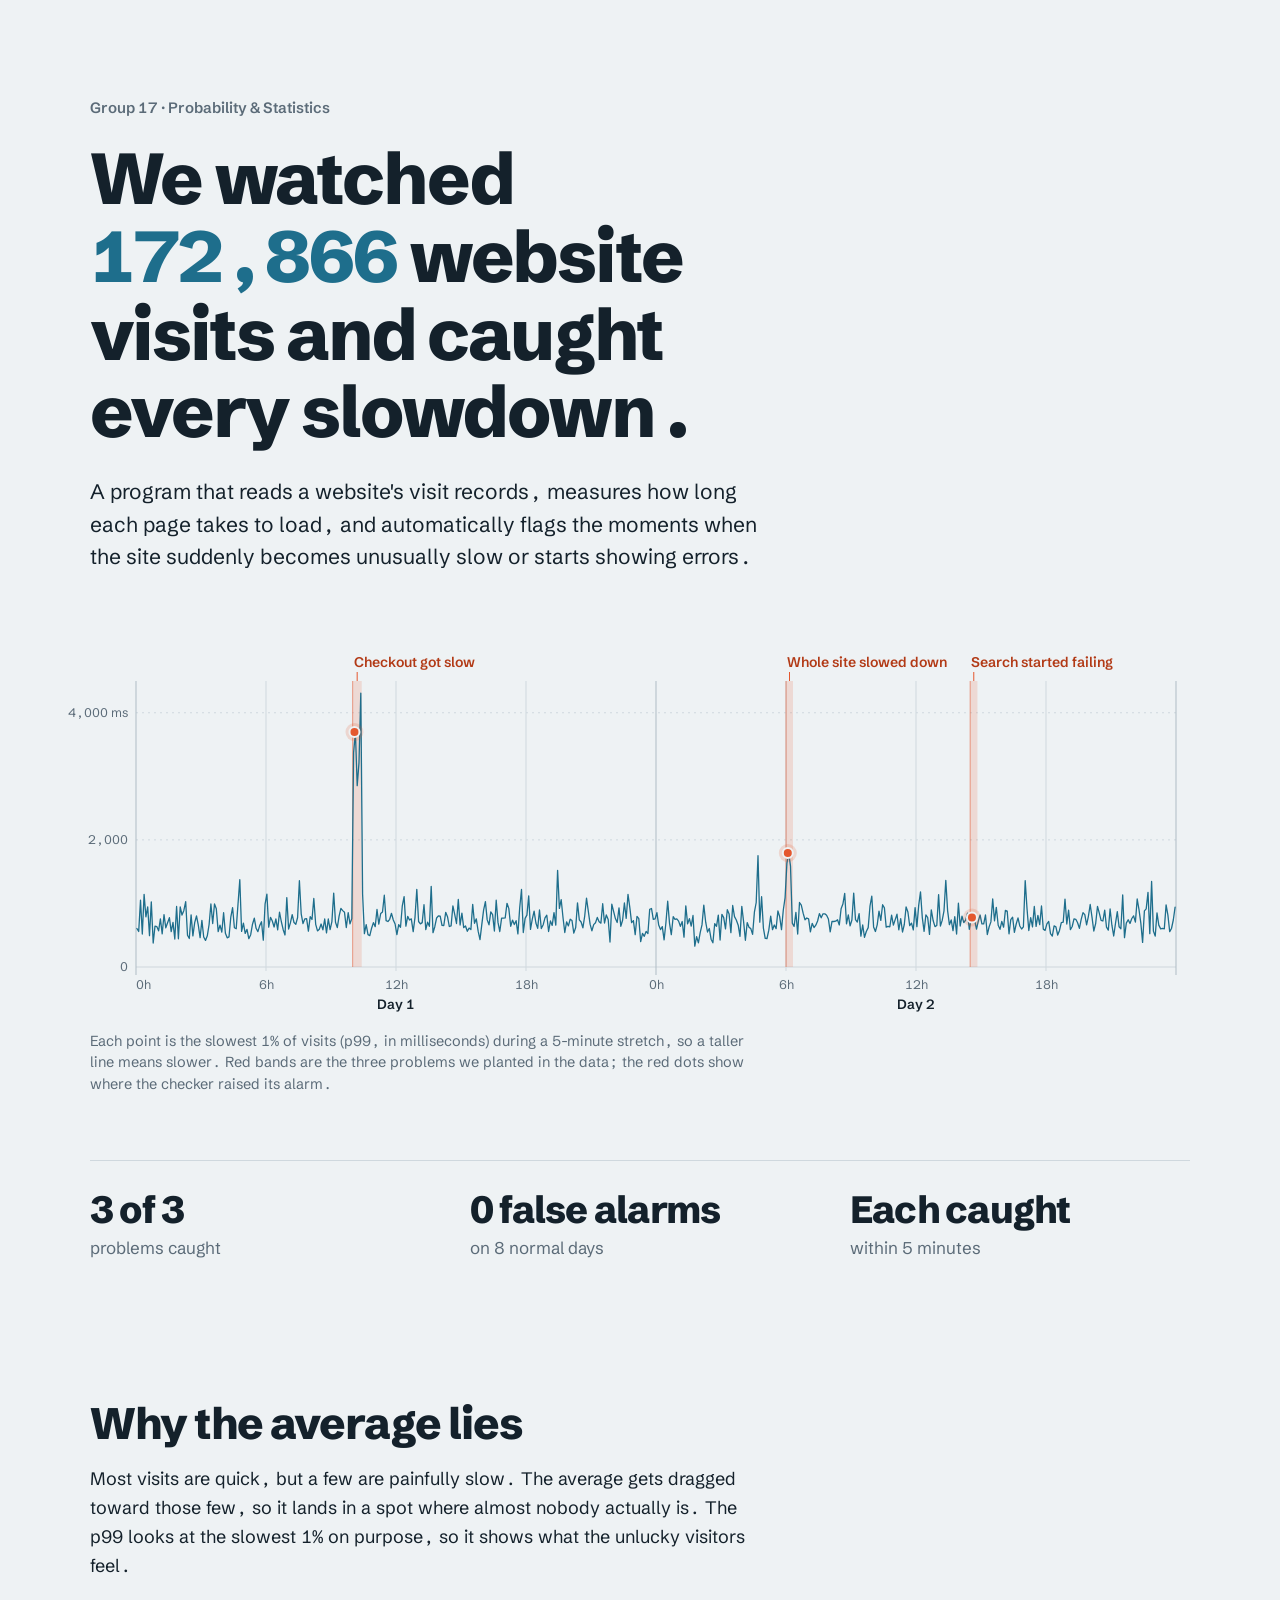
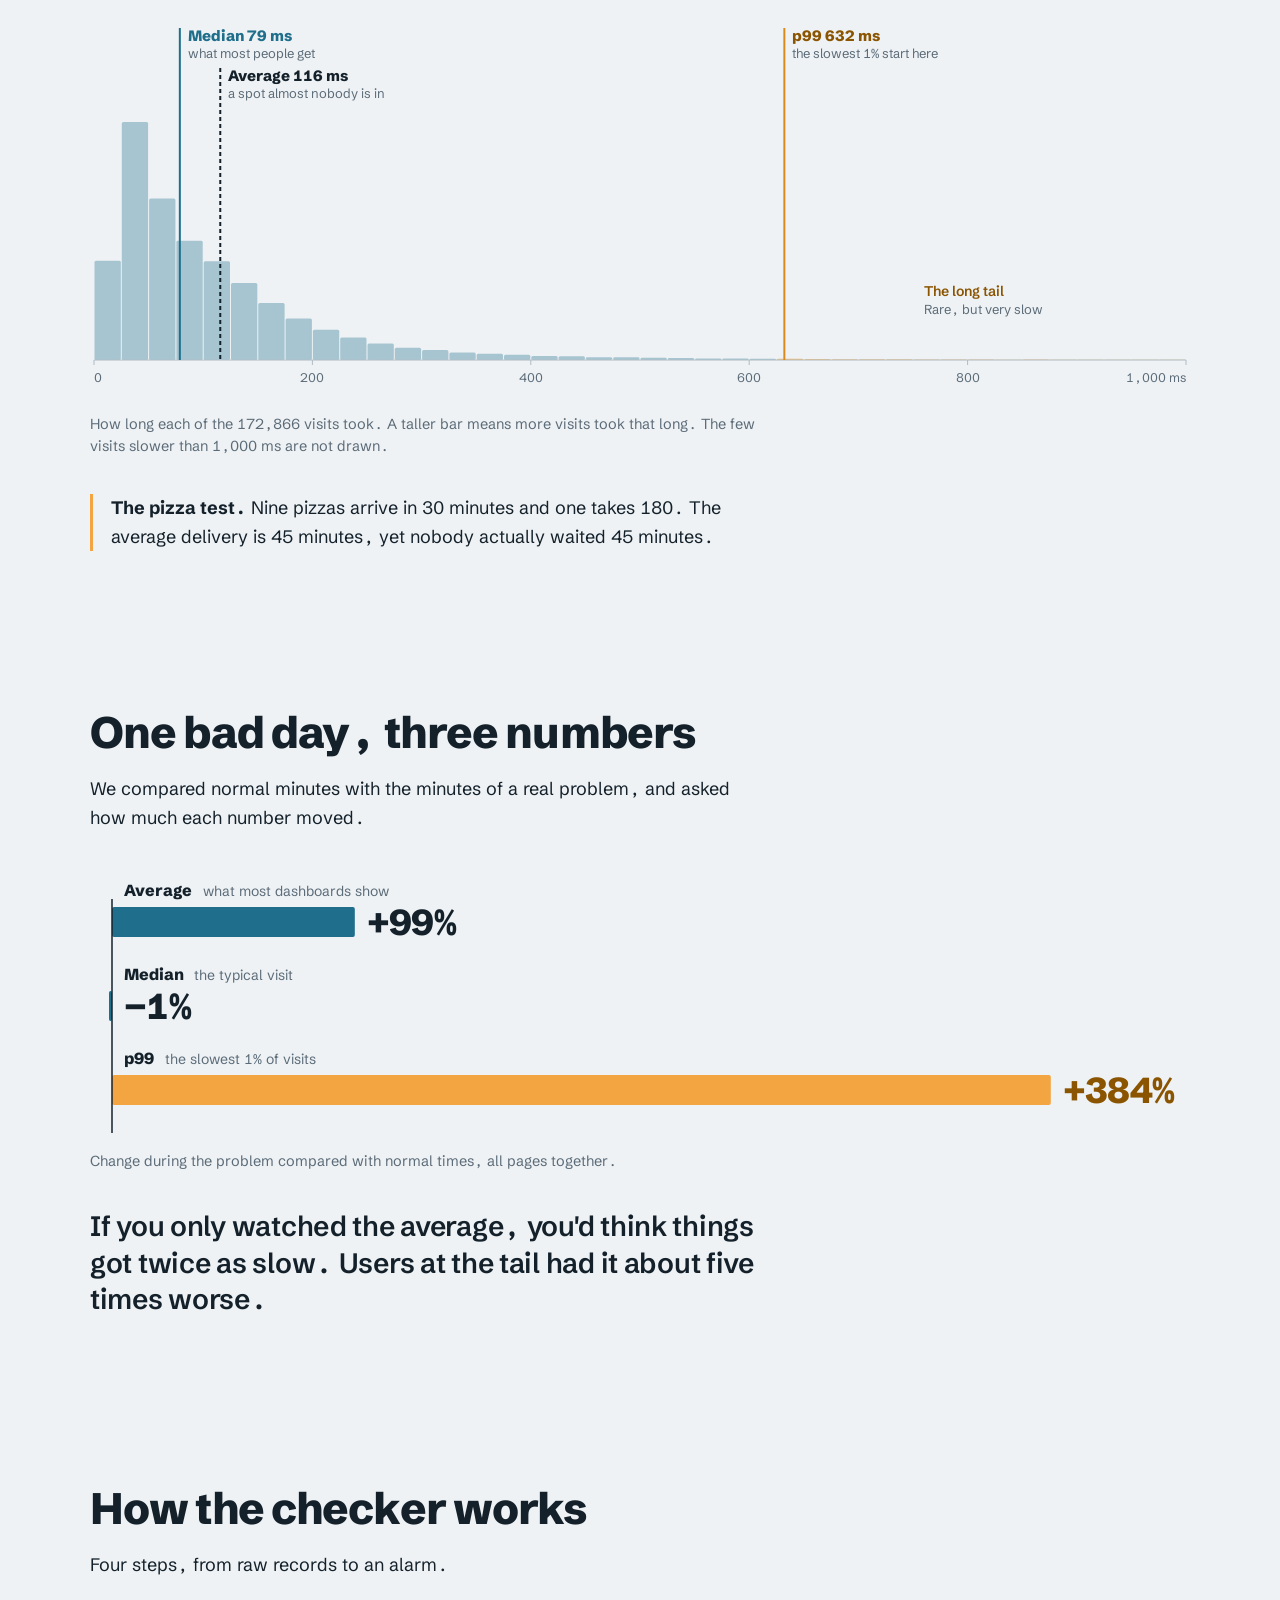
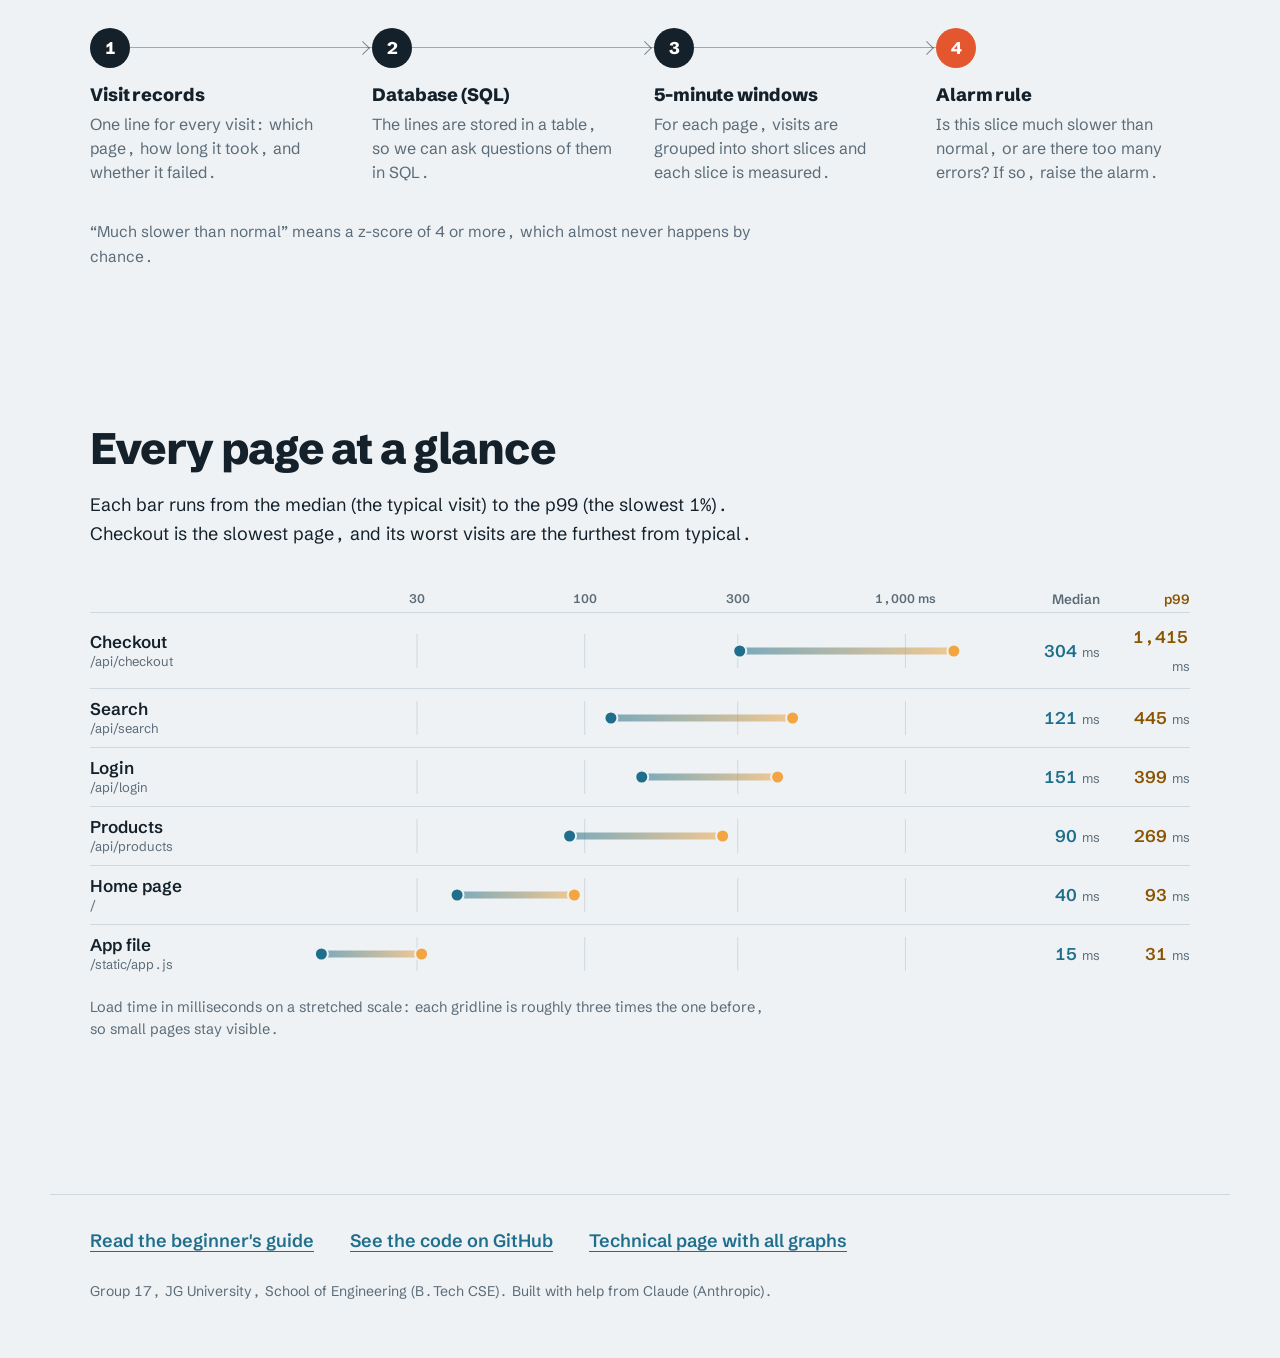
==== commit 1b050268: "Redesign homepage: seismograph-style latency timeline and four clear visuals Co-Authored-By: Claude " ====
--- a/docs/index.html
+++ b/docs/index.html
@@ -1,89 +1,130 @@
-<!DOCTYPE html>
+<!doctype html>
 <html lang="en">
 <head>
 <meta charset="utf-8">
 <meta name="viewport" content="width=device-width, initial-scale=1">
-<title>Group 17 Project in simple words</title>
-<style>
-*{box-sizing:border-box}
-body{margin:0;font:19px/1.7 system-ui,-apple-system,"Segoe UI",Roboto,sans-serif;color:#0f172a;background:#f8fafc}
-header{background:#1d4ed8;color:#fff;padding:44px 20px}
-.w{max-width:720px;margin:0 auto;padding:0 20px}
-header .w{padding:0}
-h1{font-size:clamp(28px,6vw,42px);line-height:1.2;margin:0 0 10px}
-header p{margin:0;font-size:20px;opacity:.95}
-h2{font-size:26px;margin:48px 0 10px}
-.box{background:#fff;border:1px solid #e2e8f0;border-radius:16px;padding:20px;margin:14px 0}
-.num{display:inline-grid;place-items:center;width:34px;height:34px;border-radius:50%;background:#2563eb;color:#fff;font-weight:700;margin-right:10px}
-.row{display:flex;gap:12px;flex-wrap:wrap}
-.row .box{flex:1 1 200px;margin:6px 0}
-.row b{font-size:22px;display:block;margin-bottom:4px}
-.red{color:#dc2626}.green{color:#16a34a}.blue{color:#2563eb}
-.big{font-size:44px;font-weight:800;line-height:1.1}
-.note{background:#eff6ff;border-left:5px solid #2563eb;border-radius:0 12px 12px 0;padding:12px 16px;margin:16px 0}
-a{color:#2563eb}
-footer{color:#475569;font-size:15px;border-top:1px solid #e2e8f0;margin:50px 0 40px;padding-top:18px}
-</style>
+<title>Website Seismograph: Group 17</title>
+<meta name="description" content="A program that reads a website's visit records, measures how long each page takes to load, and automatically flags the moments when the site suddenly becomes unusually slow or starts showing errors.">
+<link rel="icon" href="data:image/svg+xml,%3Csvg xmlns='http://www.w3.org/2000/svg' viewBox='0 0 32 32'%3E%3Crect width='32' height='32' rx='7' fill='%2314212B'/%3E%3Cpath d='M3 18h6l3-2 3 2 3-10 3 18 3-8h8' fill='none' stroke='%23F2A541' stroke-width='2.4' stroke-linecap='round' stroke-linejoin='round'/%3E%3C/svg%3E">
+<link rel="preconnect" href="https://fonts.googleapis.com">
+<link rel="preconnect" href="https://fonts.gstatic.com" crossorigin>
+<link href="https://fonts.googleapis.com/css2?family=Schibsted+Grotesk:wght@400;600;800&display=swap" rel="stylesheet">
+<link rel="stylesheet" href="site.css">
 </head>
 <body>
-<header><div class="w">
-<h1>Our project in simple words</h1>
-<p>Group 17 · Probability &amp; Statistics</p>
-</div></header>
-<div class="w">
+<a class="skip" href="#main">Skip to content</a>
 
-<h2>What is this project?</h2>
-<div class="box">
-When you open a website, it takes a little time to show up. Companies write down that time for every visit.<br><br>
-<b>Our job:</b> look at those times and find out when the website was slow or broken.
-</div>
+<main id="main">
 
-<h2>The pizza story</h2>
-<div class="box">
-You order pizza 10 times.<br>
-<b class="green">9 times</b> it comes in <b>30 minutes</b>.<br>
-<b class="red">1 time</b> it comes in <b>3 hours</b> (180 minutes).<br><br>
-The <b>average</b> is about <span class="big blue" style="font-size:30px">45 minutes</span><br>
-But that is wrong! Nine times it was 30. Once it was 180. Nobody ever waited 45 minutes.
-</div>
-<div class="note"><b>Main lesson:</b> The average can hide a bad day. That is the whole project.</div>
+<!-- 1. Hero -->
+<header class="hero wrap">
+  <p class="kicker">Group 17 · Probability &amp; Statistics</p>
+  <h1>We watched <span data-fill="requests">172,866</span> website visits and caught every slowdown.</h1>
+  <p class="lede">A program that reads a website's visit records, measures how long each page takes to load, and automatically flags the moments when the site suddenly becomes unusually slow or starts showing errors.</p>
 
-<h2>3 words you need</h2>
-<div class="row">
-<div class="box"><b class="blue">Average</b>Add all the times, divide by how many. One very slow visit pulls it up.</div>
-<div class="box"><b class="green">Median</b>The middle one. This is what most people really get.</div>
-<div class="box"><b class="red">p99</b>The time that 99 out of 100 visits are faster than. It shows the slowest 1%.</div>
-</div>
+  <figure class="seismo" id="hero-fig" data-labels="inline">
+    <div class="chart" id="hero-chart" aria-live="off">
+      <noscript><p class="nojs">This chart needs JavaScript. It shows 48 hours of page speed with three slowdowns marked.</p></noscript>
+    </div>
+    <ol class="legend" id="hero-legend" aria-label="Incident key">
+      <li><span class="badge">1</span>Checkout got slow</li>
+      <li><span class="badge">2</span>Whole site slowed down</li>
+      <li><span class="badge">3</span>Search started failing</li>
+    </ol>
+    <figcaption>Each point is the slowest 1% of visits (p99, in milliseconds) during a 5-minute stretch, so a taller line means slower. Red bands are the three problems we planted in the data; the red dots show where the checker raised its alarm.</figcaption>
+  </figure>
 
-<h2>What we did (5 steps)</h2>
-<div class="box"><span class="num">1</span>Made fake website records that look real: <b id="n">172,866</b> visits over 2 days.</div>
-<div class="box"><span class="num">2</span>Hid <b>3 problems</b> inside them. Because we know where, we can test our tool.</div>
-<div class="box"><span class="num">3</span>Saved everything in a database and asked it questions (SQL).</div>
-<div class="box"><span class="num">4</span>Worked out the average, median and p99 for each page.</div>
-<div class="box"><span class="num">5</span>Built a checker. Every 5 minutes it asks: <i>"Is the website much slower than normal? Are there many errors?"</i></div>
+  <ul class="facts">
+    <li><span class="big"><span data-fill="detected">3</span> of <span data-fill="total">3</span></span> problems caught</li>
+    <li><span class="big"><span data-fill="falseAlarms">0</span> false alarms</span> on <span data-fill="cleanDays">8</span> normal days</li>
+    <li><span class="big">Each caught</span> within <span data-fill="maxDelay">5</span> minutes</li>
+  </ul>
+</header>
 
-<h2>What we found</h2>
-<div class="box"><span class="big green">3 / 3</span><br>The checker found all 3 hidden problems.</div>
-<div class="box"><span class="big green">0</span><br>False alarms on normal days. It did not cry wolf.</div>
-<div class="box">In our data the <b>average</b> was <b class="blue" id="mean">116</b> ms, but the slowest 1% took more than <b class="red" id="p99">632</b> ms. About <b class="red" id="x">5</b> times more.<br>So the average hid how bad the slow visits were.</div>
+<!-- 2. Why the average lies -->
+<section class="wrap" id="average" aria-labelledby="h-average">
+  <div class="text">
+    <h2 id="h-average">Why the average lies</h2>
+    <p>Most visits are quick, but a few are painfully slow. The average gets dragged toward those few, so it lands in a spot where almost nobody actually is. The p99 looks at the slowest 1% on purpose, so it shows what the unlucky visitors feel.</p>
+  </div>
+  <figure class="plain">
+    <div class="chart" id="hist-chart"></div>
+    <figcaption>How long each of the <span data-fill="requests">172,866</span> visits took. A taller bar means more visits took that long. The few visits slower than 1,000 ms are not drawn.</figcaption>
+  </figure>
+  <div class="text">
+    <p class="analogy"><strong>The pizza test.</strong> Nine pizzas arrive in 30 minutes and one takes 180. The average delivery is 45 minutes, yet nobody actually waited 45 minutes.</p>
+  </div>
+</section>
 
-<h2>Learn more</h2>
-<div class="box">
-<a href="https://github.com/Harit23/server-log-anomaly-analyzer/blob/main/reports/BEGINNER_GUIDE.md">Beginner's guide</a> (also has viva questions)<br>
-<a href="https://github.com/Harit23/server-log-anomaly-analyzer">All the code on GitHub</a><br>
-<a href="details.html">Technical page with graphs</a> (only if you want more detail)
-</div>
+<!-- 3. One bad day, three numbers -->
+<section class="wrap" id="three" aria-labelledby="h-three">
+  <div class="text">
+    <h2 id="h-three">One bad day, three numbers</h2>
+    <p>We compared normal minutes with the minutes of a real problem, and asked how much each number moved.</p>
+  </div>
+  <figure class="plain">
+    <div class="chart" id="diverge-chart"></div>
+    <figcaption>Change during the problem compared with normal times, all pages together.</figcaption>
+  </figure>
+  <div class="text">
+    <p class="pull">If you only watched the average, you'd think things got twice as slow. Users at the tail had it about five times worse.</p>
+  </div>
+</section>
 
-<footer>Group 17 · JG University, School of Engineering (BTech CSE) · Built with help from Claude (Anthropic).</footer>
-</div>
-<script>
-fetch('data/results.json').then(r=>r.json()).then(R=>{
-  const A=R.describe.ALL;
-  document.getElementById('n').textContent=A.n.toLocaleString();
-  document.getElementById('mean').textContent=A.mean.toFixed(0);
-  document.getElementById('p99').textContent=A.p99.toFixed(0);
-  document.getElementById('x').textContent=A.p99_over_mean.toFixed(1);
-}).catch(()=>{});
-</script>
+<!-- 4. How the checker works -->
+<section class="wrap" id="how" aria-labelledby="h-how">
+  <div class="text">
+    <h2 id="h-how">How the checker works</h2>
+    <p>Four steps, from raw records to an alarm.</p>
+  </div>
+  <ol class="flow">
+    <li>
+      <span class="node" aria-hidden="true">1</span>
+      <h3>Visit records</h3>
+      <p>One line for every visit: which page, how long it took, and whether it failed.</p>
+    </li>
+    <li>
+      <span class="node" aria-hidden="true">2</span>
+      <h3>Database (SQL)</h3>
+      <p>The lines are stored in a table, so we can ask questions of them in SQL.</p>
+    </li>
+    <li>
+      <span class="node" aria-hidden="true">3</span>
+      <h3><span data-fill="windowMin">5</span>-minute windows</h3>
+      <p>For each page, visits are grouped into short slices and each slice is measured.</p>
+    </li>
+    <li class="last">
+      <span class="node" aria-hidden="true">4</span>
+      <h3>Alarm rule</h3>
+      <p>Is this slice much slower than normal, or are there too many errors? If so, raise the alarm.</p>
+    </li>
+  </ol>
+  <p class="note text">&ldquo;Much slower than normal&rdquo; means a z-score of <span data-fill="z">4</span> or more, which almost never happens by chance.</p>
+</section>
+
+<!-- 5. Every page at a glance -->
+<section class="wrap" id="pages" aria-labelledby="h-pages">
+  <div class="text">
+    <h2 id="h-pages">Every page at a glance</h2>
+    <p>Each bar runs from the median (the typical visit) to the p99 (the slowest 1%). Checkout is the slowest page, and its worst visits are the furthest from typical.</p>
+  </div>
+  <figure class="plain">
+    <div class="pages" id="pages-chart" role="group" aria-label="Typical and slowest load time for each page"></div>
+    <figcaption>Load time in milliseconds on a stretched scale: each gridline is roughly three times the one before, so small pages stay visible.</figcaption>
+  </figure>
+</section>
+
+</main>
+
+<footer class="wrap site-foot">
+  <ul class="links">
+    <li><a href="https://github.com/Harit23/server-log-anomaly-analyzer/blob/main/reports/BEGINNER_GUIDE.md" rel="noopener">Read the beginner's guide</a></li>
+    <li><a href="https://github.com/Harit23/server-log-anomaly-analyzer" rel="noopener">See the code on GitHub</a></li>
+    <li><a href="details.html">Technical page with all graphs</a></li>
+  </ul>
+  <p class="small">Group 17, JG University, School of Engineering (B.Tech CSE). Built with help from Claude (Anthropic).</p>
+</footer>
+
+<script src="site.js"></script>
 </body>
 </html>
--- a/docs/site.css
+++ b/docs/site.css
@@ -0,0 +1,141 @@
+:root {
+  --paper: #EEF2F4;
+  --ink: #14212B;
+  --muted: #5B6B78;
+  --trace: #1E6E8C;
+  --alert: #E4572E;
+  --alert-ink: #B23A16;
+  --amber: #F2A541;
+  --amber-ink: #8A5400;
+  --rule: #CFD8DE;
+  --gutter: clamp(16px, 4vw, 40px);
+  --font: "Schibsted Grotesk", system-ui, -apple-system, "Segoe UI", Roboto, sans-serif;
+}
+
+* { box-sizing: border-box; }
+html { -webkit-text-size-adjust: 100%; scroll-behavior: smooth; }
+@media (prefers-reduced-motion: reduce) { html { scroll-behavior: auto; } }
+
+body {
+  margin: 0;
+  background: var(--paper);
+  color: var(--ink);
+  font-family: var(--font);
+  font-size: 18px;
+  line-height: 1.6;
+  font-variant-numeric: tabular-nums;
+  overflow-x: hidden;
+}
+
+.wrap { width: 100%; max-width: calc(1100px + 2 * var(--gutter)); margin-inline: auto; padding-inline: var(--gutter); }
+.text { max-width: 680px; }
+
+.skip { position: absolute; left: 12px; top: -60px; background: var(--ink); color: #fff; padding: 10px 14px; border-radius: 6px; z-index: 10; }
+.skip:focus { top: 12px; }
+
+a { color: var(--trace); text-underline-offset: 4px; text-decoration-thickness: 1px; }
+a:hover { text-decoration-thickness: 2px; }
+:focus-visible { outline: 3px solid var(--trace); outline-offset: 3px; border-radius: 3px; }
+
+h1, h2, h3 { font-weight: 800; line-height: 1.08; margin: 0; letter-spacing: -0.02em; text-wrap: balance; }
+h2 { font-size: clamp(28px, 4vw, 44px); margin-bottom: 18px; }
+h3 { font-size: 18px; letter-spacing: -0.005em; line-height: 1.25; margin-bottom: 6px; }
+p { margin: 0 0 1em; }
+
+/* Hero */
+.hero { padding-top: clamp(40px, 8vw, 96px); }
+.kicker { font-size: 15px; font-weight: 600; color: var(--muted); margin-bottom: 20px; }
+.hero h1 { font-size: clamp(36px, 6vw, 72px); max-width: 17ch; letter-spacing: -0.03em; }
+.hero h1 [data-fill] { color: var(--trace); }
+.lede { max-width: 680px; margin: 24px 0 0; font-size: clamp(18px, 2vw, 21px); line-height: 1.55; color: var(--ink); }
+
+.seismo { margin: clamp(36px, 6vw, 64px) 0 0; }
+.chart { position: relative; width: 100%; }
+.chart svg { display: block; width: 100%; height: auto; overflow: visible; }
+.chart text { font-family: var(--font); font-variant-numeric: tabular-nums; }
+figcaption { max-width: 680px; margin-top: 14px; font-size: 14.5px; line-height: 1.5; color: var(--muted); }
+figure { margin: 0; }
+.nojs { color: var(--muted); }
+
+.legend { display: none; list-style: none; margin: 14px 0 0; padding: 0; font-size: 15px; font-weight: 600; color: var(--alert-ink); gap: 6px; flex-direction: column; }
+.seismo[data-labels="badges"] .legend { display: flex; }
+.legend li { display: flex; align-items: center; gap: 10px; }
+.badge { display: inline-grid; place-items: center; width: 20px; height: 20px; border-radius: 50%; background: var(--alert); color: #fff; font-size: 12px; font-weight: 800; flex: none; }
+
+.facts { list-style: none; margin: clamp(40px, 6vw, 64px) 0 0; padding: 28px 0 0; border-top: 1px solid var(--rule); display: grid; grid-template-columns: repeat(3, 1fr); gap: 28px 40px; }
+.facts li { font-size: 17px; line-height: 1.35; color: var(--muted); }
+.facts .big { display: block; font-size: clamp(26px, 3.2vw, 38px); font-weight: 800; letter-spacing: -0.02em; line-height: 1.1; color: var(--ink); margin-bottom: 6px; }
+
+/* Sections */
+section.wrap { padding-top: clamp(72px, 11vw, 140px); }
+.plain { margin-top: clamp(24px, 4vw, 40px); }
+.analogy { margin-top: clamp(24px, 4vw, 36px); padding-left: 18px; border-left: 3px solid var(--amber); }
+.pull { font-size: clamp(22px, 2.6vw, 28px); font-weight: 600; line-height: 1.3; letter-spacing: -0.01em; margin-top: clamp(24px, 4vw, 36px); }
+
+/* Flow */
+.flow { list-style: none; margin: clamp(32px, 5vw, 48px) 0 0; padding: 0; display: grid; grid-template-columns: repeat(4, 1fr); gap: 0 28px; counter-reset: none; }
+.flow li { position: relative; padding-top: 56px; }
+.flow .node { position: absolute; top: 0; left: 0; z-index: 1; display: grid; place-items: center; width: 40px; height: 40px; border-radius: 50%; background: var(--ink); color: #fff; font-weight: 800; font-size: 17px; }
+.flow li.last .node { background: var(--alert); }
+.flow li::before { content: ""; position: absolute; top: 19.5px; left: 40px; right: -28px; height: 1px; background: var(--ink); opacity: .35; }
+.flow li::after { content: ""; position: absolute; top: 15px; right: -28px; width: 9px; height: 9px; border-top: 1px solid var(--ink); border-right: 1px solid var(--ink); transform: rotate(45deg) translate(-3px, 3px); opacity: .5; }
+.flow li.last::before, .flow li.last::after { display: none; }
+.flow p { font-size: 16px; line-height: 1.5; color: var(--muted); margin: 0; max-width: 24ch; }
+.note { margin-top: 36px; font-size: 15.5px; color: var(--muted); }
+
+/* Pages table */
+.pages { --name: 150px; --num: 74px; }
+.pg-head, .pg-row { display: grid; grid-template-columns: var(--name) 1fr var(--num) var(--num); column-gap: 16px; align-items: center; }
+.pg-head { font-size: 13.5px; font-weight: 600; color: var(--muted); padding-bottom: 2px; }
+.pg-head .th-num, .pg-row .num { text-align: right; }
+.pg-head .th-num.p99 { color: var(--amber-ink); }
+.pg-row { padding: 10px 0; border-top: 1px solid var(--rule); }
+.pg-row .name { font-weight: 600; font-size: 17px; line-height: 1.2; }
+.pg-row .name small { display: block; font-weight: 400; font-size: 13px; color: var(--muted); margin-top: 2px; }
+.pg-row .num { font-size: 17px; font-weight: 600; }
+.pg-row .num.med { color: var(--trace); }
+.pg-row .num.p99 { color: var(--amber-ink); }
+.pg-row .num i { font-style: normal; font-weight: 400; font-size: 13px; color: var(--muted); margin-left: 2px; }
+.pages svg { display: block; width: 100%; overflow: visible; }
+.pages text { font-family: var(--font); font-size: 12.5px; fill: var(--muted); font-variant-numeric: tabular-nums; }
+
+/* Footer */
+.site-foot { margin-top: clamp(80px, 12vw, 160px); padding-top: 32px; padding-bottom: 56px; border-top: 1px solid var(--rule); max-width: calc(1100px + 2 * var(--gutter)); }
+.links { list-style: none; margin: 0 0 24px; padding: 0; display: flex; flex-wrap: wrap; gap: 10px 36px; font-weight: 600; }
+.small { font-size: 14px; color: var(--muted); margin: 0; }
+
+/* Trace animation: one orchestrated motion, once */
+@media (prefers-reduced-motion: no-preference) {
+  .seismo.animate .trace-line { stroke-dasharray: 1; stroke-dashoffset: 1; animation: draw 2.2s cubic-bezier(.45,.05,.3,1) .25s forwards; }
+  .seismo.animate .reveal { opacity: 0; animation: fade .5s ease-out forwards; animation-delay: calc(.25s + var(--t, 0) * 2.2s); }
+  @keyframes draw { to { stroke-dashoffset: 0; } }
+  @keyframes fade { to { opacity: 1; } }
+}
+
+/* Responsive */
+@media (max-width: 860px) {
+  .facts { grid-template-columns: 1fr; gap: 20px; }
+  .facts li { display: flex; flex-wrap: wrap; align-items: baseline; gap: 4px 12px; }
+  .facts .big { display: inline; margin: 0; }
+  .flow { grid-template-columns: 1fr; gap: 0; }
+  .flow li { padding: 0 0 32px 64px; min-height: 72px; }
+  .flow li.last { padding-bottom: 0; }
+  .flow li::before { top: 40px; bottom: 0; left: 19.5px; right: auto; width: 1px; height: auto; }
+  .flow li::after { display: none; }
+  .flow li.last::before { display: none; }
+  .flow p { max-width: 44ch; }
+  .flow h3 { padding-top: 8px; }
+}
+@media (max-width: 640px) {
+  body { font-size: 17px; }
+  .pages { --name: 1fr; --num: auto; }
+  .pg-head { display: block; }
+  .pg-head .th-num { display: none; }
+  .pg-head .axis-spacer { display: none; }
+  .pg-row { grid-template-columns: 1fr auto auto; row-gap: 4px; column-gap: 18px; padding: 12px 0 8px; }
+  .pg-row .name { grid-column: 1; grid-row: 1; }
+  .pg-row .num.med { grid-column: 2; grid-row: 1; }
+  .pg-row .num.p99 { grid-column: 3; grid-row: 1; }
+  .pg-row .track { grid-column: 1 / -1; grid-row: 2; }
+  .pg-row .num::before { content: attr(data-label); display: block; font-size: 11.5px; font-weight: 400; color: var(--muted); text-align: right; }
+}
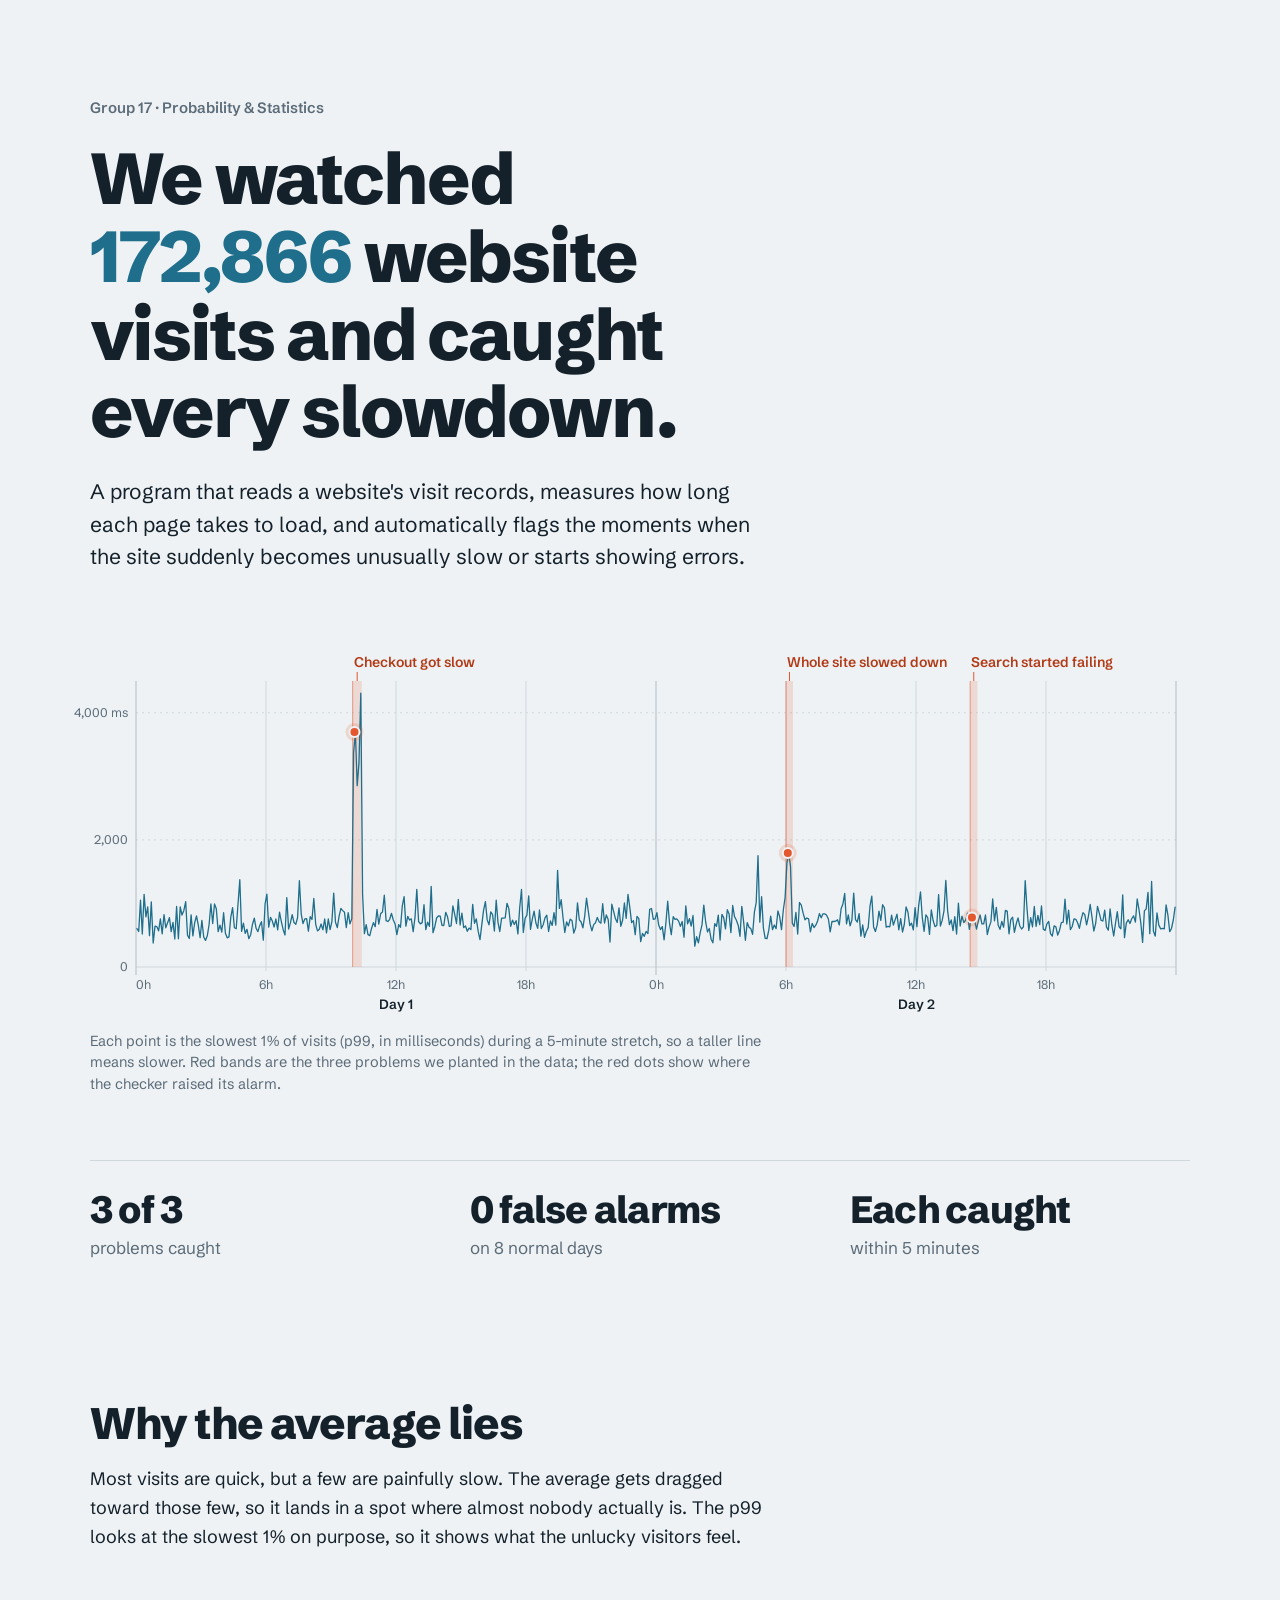
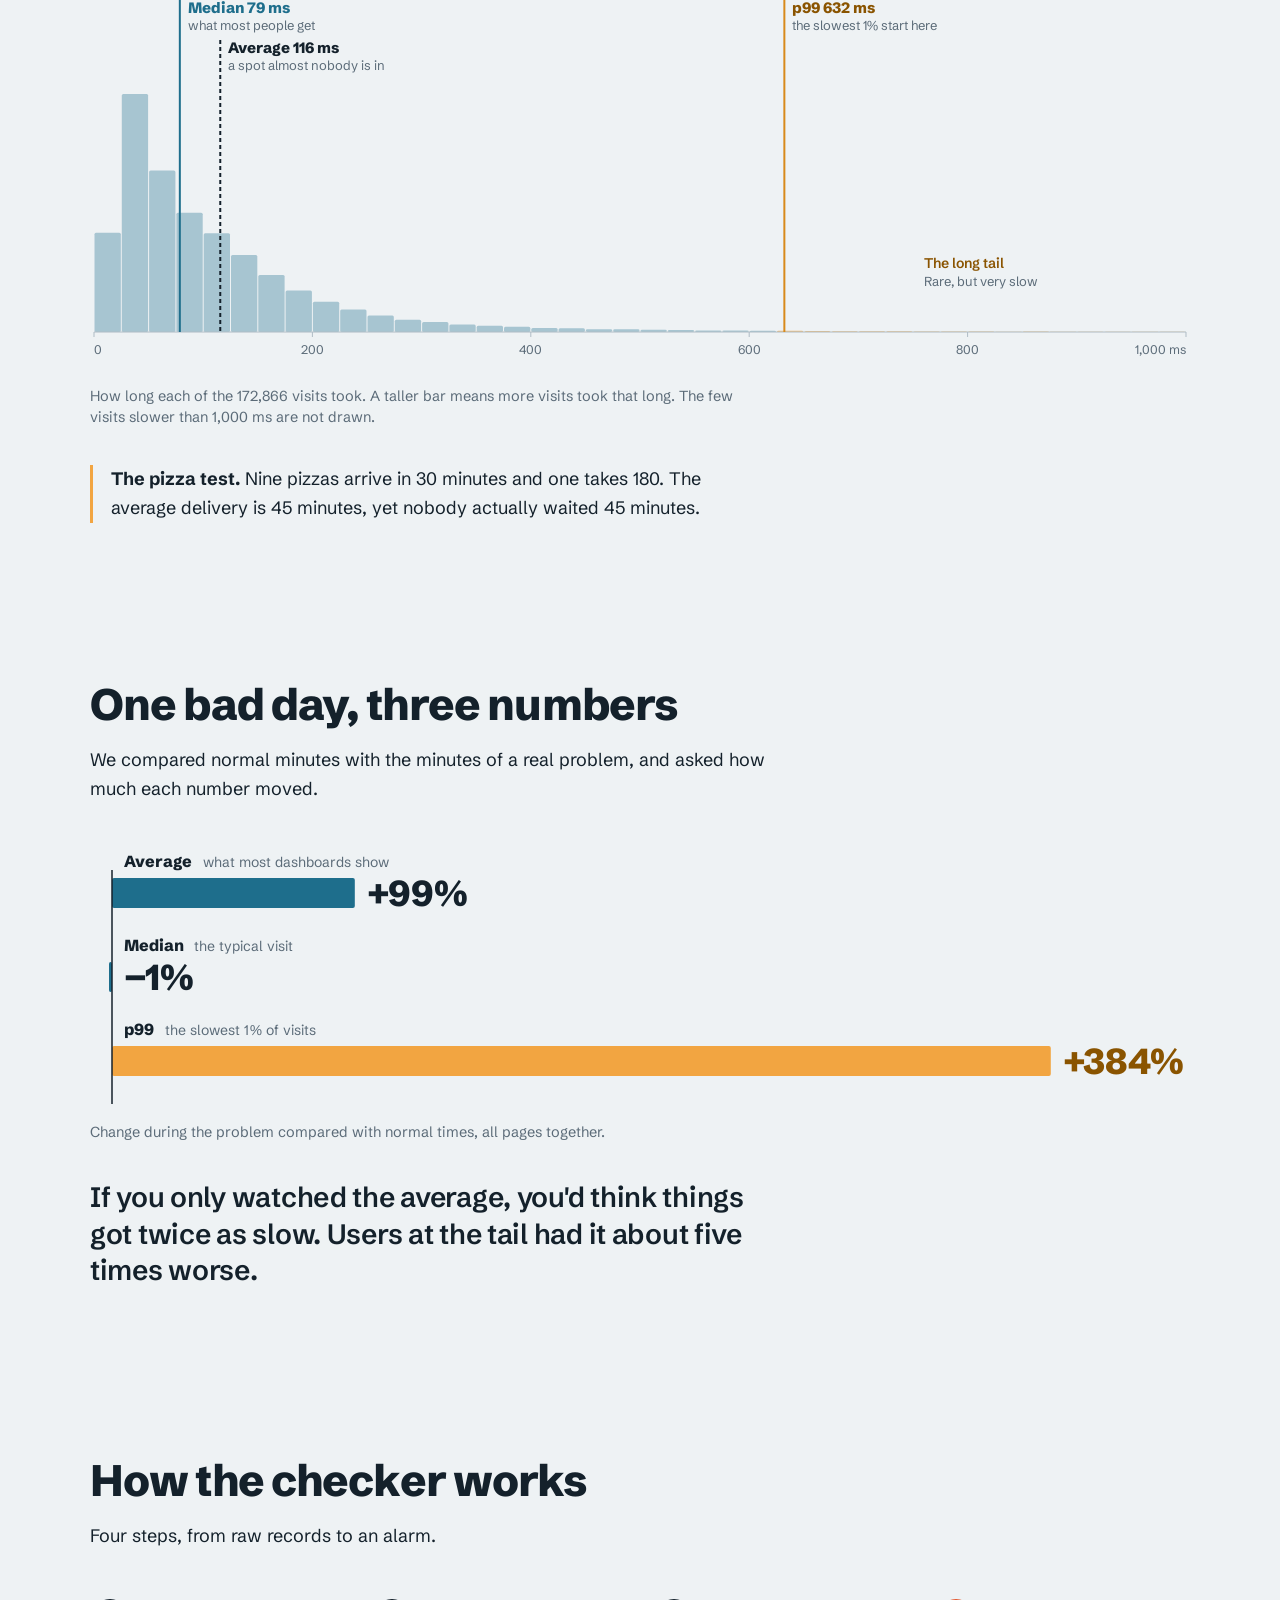
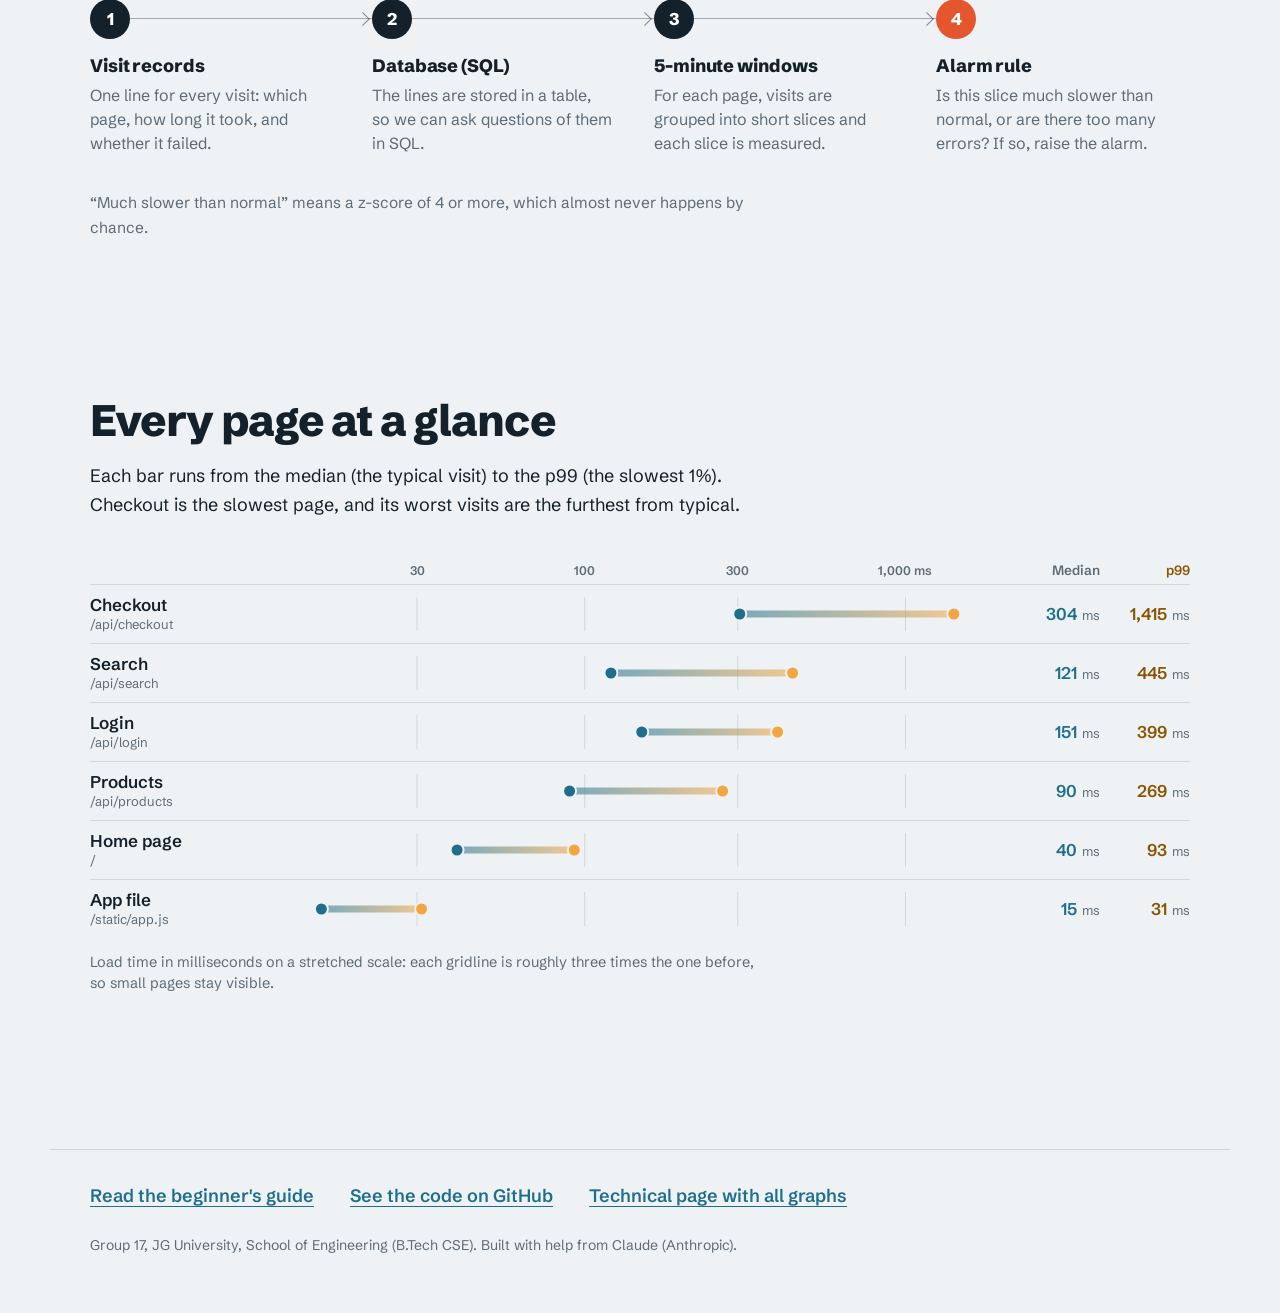
==== commit 1f0c1a63: "Make browsers load the updated styles Co-Authored-By: Claude Opus 5.5 <noreply@anthropic.com> Claude" ====
--- a/docs/index.html
+++ b/docs/index.html
@@ -9,7 +9,7 @@
 <link rel="preconnect" href="https://fonts.googleapis.com">
 <link rel="preconnect" href="https://fonts.gstatic.com" crossorigin>
 <link href="https://fonts.googleapis.com/css2?family=Schibsted+Grotesk:wght@400;600;800&display=swap" rel="stylesheet">
-<link rel="stylesheet" href="site.css">
+<link rel="stylesheet" href="site.css?v=2">
 </head>
 <body>
 <a class="skip" href="#main">Skip to content</a>
@@ -125,6 +125,6 @@
   <p class="small">Group 17, JG University, School of Engineering (B.Tech CSE). Built with help from Claude (Anthropic).</p>
 </footer>
 
-<script src="site.js"></script>
+<script src="site.js?v=2"></script>
 </body>
 </html>
--- a/docs/site.css
+++ b/docs/site.css
@@ -23,7 +23,7 @@
   font-family: var(--font);
   font-size: 18px;
   line-height: 1.6;
-  font-variant-numeric: tabular-nums;
+  
   overflow-x: hidden;
 }
 
@@ -52,7 +52,7 @@
 .seismo { margin: clamp(36px, 6vw, 64px) 0 0; }
 .chart { position: relative; width: 100%; }
 .chart svg { display: block; width: 100%; height: auto; overflow: visible; }
-.chart text { font-family: var(--font); font-variant-numeric: tabular-nums; }
+.chart text { font-family: var(--font);  }
 figcaption { max-width: 680px; margin-top: 14px; font-size: 14.5px; line-height: 1.5; color: var(--muted); }
 figure { margin: 0; }
 .nojs { color: var(--muted); }
@@ -97,7 +97,7 @@
 .pg-row .num.p99 { color: var(--amber-ink); }
 .pg-row .num i { font-style: normal; font-weight: 400; font-size: 13px; color: var(--muted); margin-left: 2px; }
 .pages svg { display: block; width: 100%; overflow: visible; }
-.pages text { font-family: var(--font); font-size: 12.5px; fill: var(--muted); font-variant-numeric: tabular-nums; }
+.pages text { font-family: var(--font); font-size: 12.5px; fill: var(--muted);  }
 
 /* Footer */
 .site-foot { margin-top: clamp(80px, 12vw, 160px); padding-top: 32px; padding-bottom: 56px; border-top: 1px solid var(--rule); max-width: calc(1100px + 2 * var(--gutter)); }
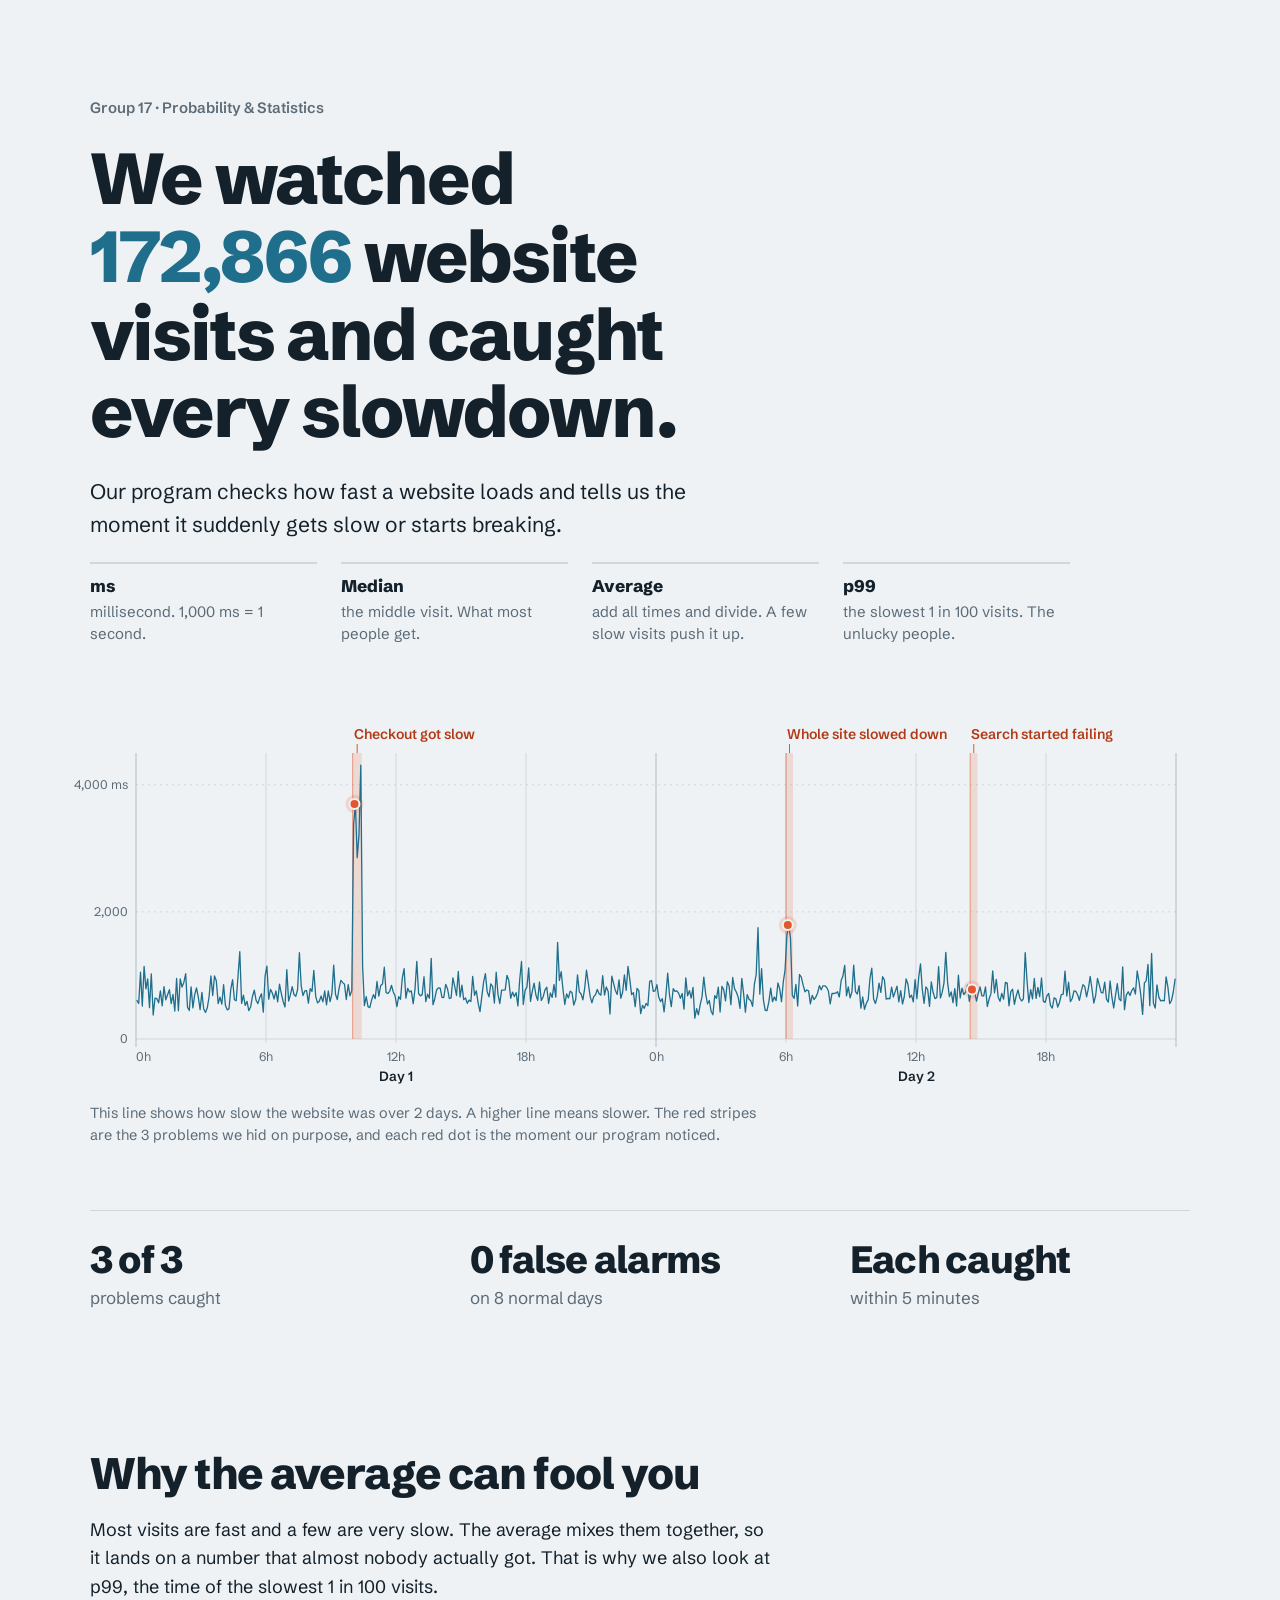
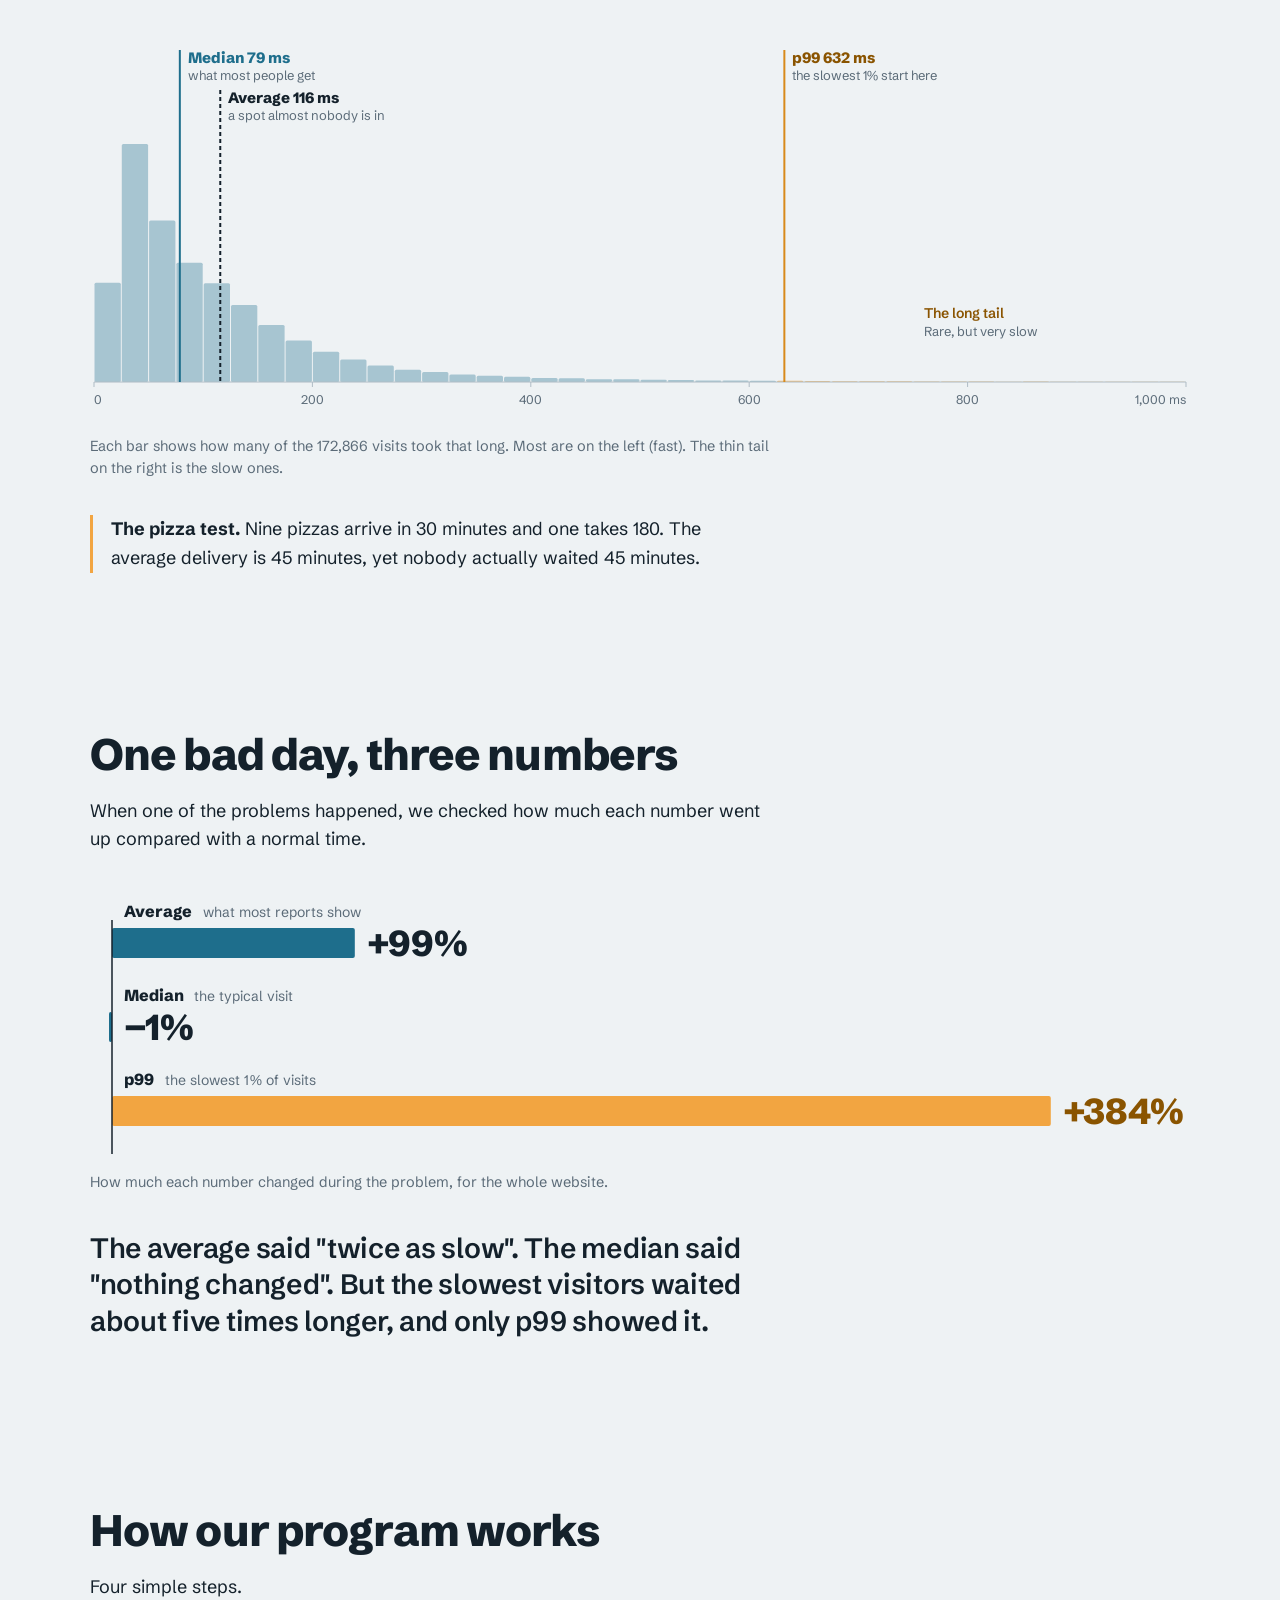
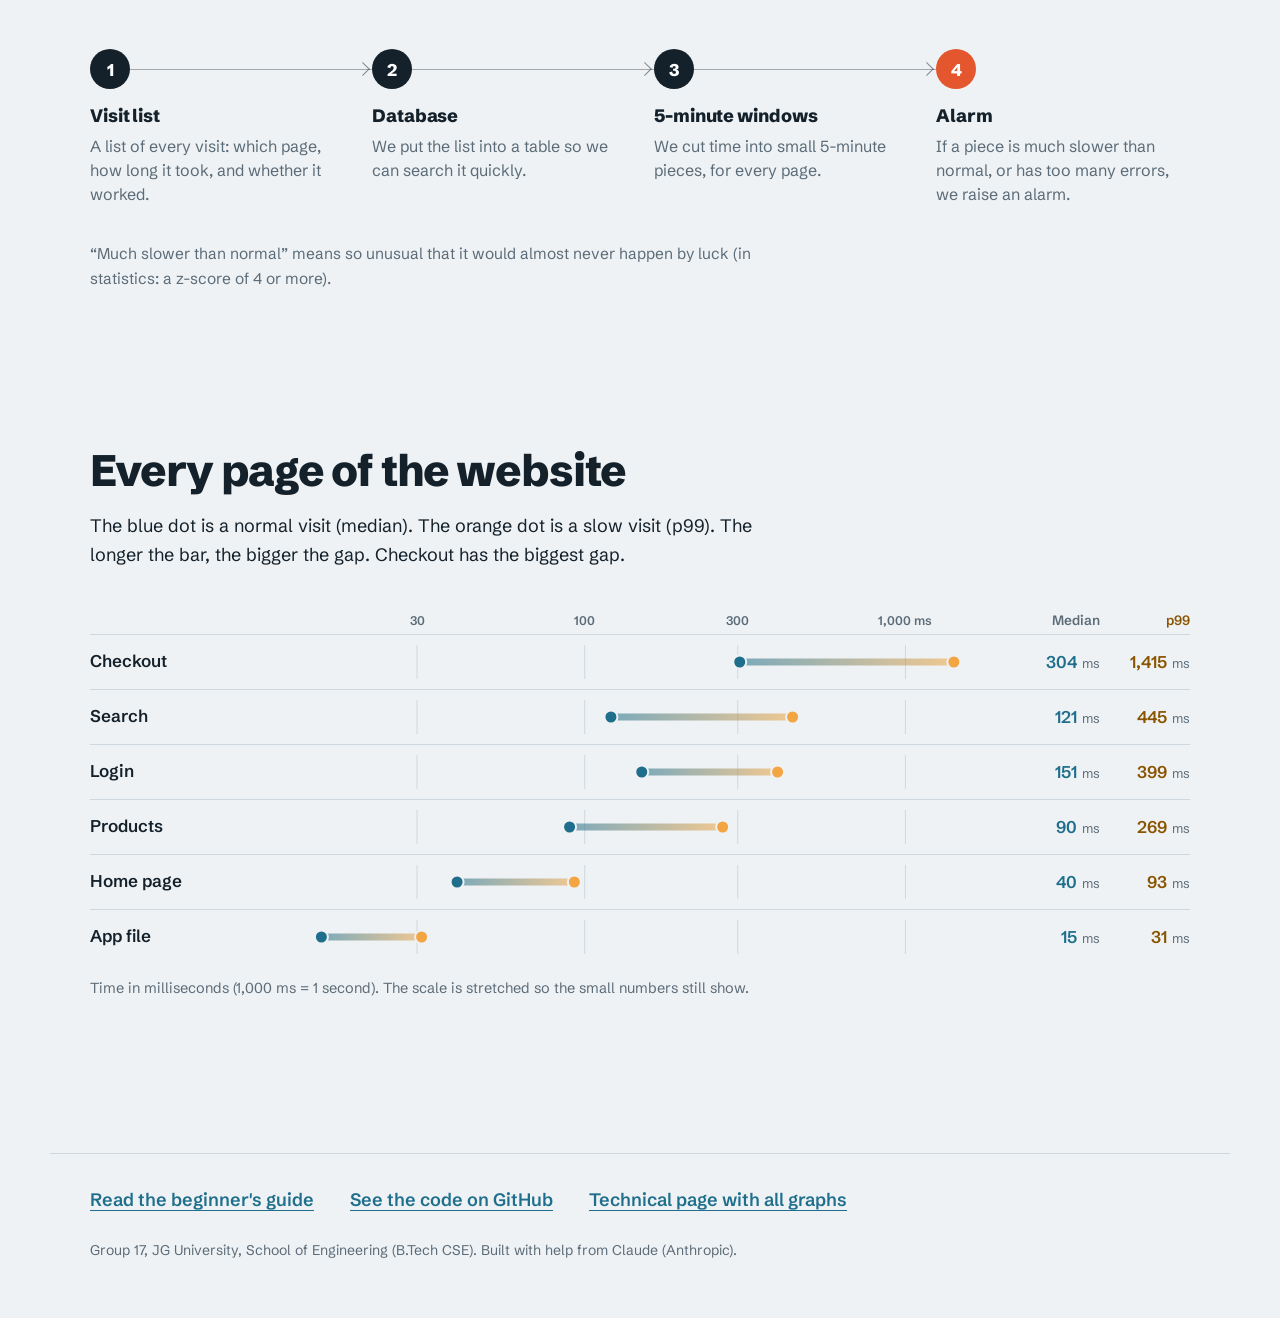
==== commit c458d120: "﻿Simpler website wording and group viva handouts - Homepage text rewritten in plain words, with a 4-" ====
--- a/docs/index.html
+++ b/docs/index.html
@@ -9,7 +9,7 @@
 <link rel="preconnect" href="https://fonts.googleapis.com">
 <link rel="preconnect" href="https://fonts.gstatic.com" crossorigin>
 <link href="https://fonts.googleapis.com/css2?family=Schibsted+Grotesk:wght@400;600;800&display=swap" rel="stylesheet">
-<link rel="stylesheet" href="site.css?v=2">
+<link rel="stylesheet" href="site.css?v=3">
 </head>
 <body>
 <a class="skip" href="#main">Skip to content</a>
@@ -20,7 +20,13 @@
 <header class="hero wrap">
   <p class="kicker">Group 17 · Probability &amp; Statistics</p>
   <h1>We watched <span data-fill="requests">172,866</span> website visits and caught every slowdown.</h1>
-  <p class="lede">A program that reads a website's visit records, measures how long each page takes to load, and automatically flags the moments when the site suddenly becomes unusually slow or starts showing errors.</p>
+  <p class="lede">Our program checks how fast a website loads and tells us the moment it suddenly gets slow or starts breaking.</p>
+  <dl class="words">
+    <div><dt>ms</dt><dd>millisecond. 1,000 ms = 1 second.</dd></div>
+    <div><dt>Median</dt><dd>the middle visit. What most people get.</dd></div>
+    <div><dt>Average</dt><dd>add all times and divide. A few slow visits push it up.</dd></div>
+    <div><dt>p99</dt><dd>the slowest 1 in 100 visits. The unlucky people.</dd></div>
+  </dl>
 
   <figure class="seismo" id="hero-fig" data-labels="inline">
     <div class="chart" id="hero-chart" aria-live="off">
@@ -31,7 +37,7 @@
       <li><span class="badge">2</span>Whole site slowed down</li>
       <li><span class="badge">3</span>Search started failing</li>
     </ol>
-    <figcaption>Each point is the slowest 1% of visits (p99, in milliseconds) during a 5-minute stretch, so a taller line means slower. Red bands are the three problems we planted in the data; the red dots show where the checker raised its alarm.</figcaption>
+    <figcaption>This line shows how slow the website was over 2 days. A higher line means slower. The red stripes are the 3 problems we hid on purpose, and each red dot is the moment our program noticed.</figcaption>
   </figure>
 
   <ul class="facts">
@@ -44,12 +50,12 @@
 <!-- 2. Why the average lies -->
 <section class="wrap" id="average" aria-labelledby="h-average">
   <div class="text">
-    <h2 id="h-average">Why the average lies</h2>
-    <p>Most visits are quick, but a few are painfully slow. The average gets dragged toward those few, so it lands in a spot where almost nobody actually is. The p99 looks at the slowest 1% on purpose, so it shows what the unlucky visitors feel.</p>
+    <h2 id="h-average">Why the average can fool you</h2>
+    <p>Most visits are fast and a few are very slow. The average mixes them together, so it lands on a number that almost nobody actually got. That is why we also look at p99, the time of the slowest 1 in 100 visits.</p>
   </div>
   <figure class="plain">
     <div class="chart" id="hist-chart"></div>
-    <figcaption>How long each of the <span data-fill="requests">172,866</span> visits took. A taller bar means more visits took that long. The few visits slower than 1,000 ms are not drawn.</figcaption>
+    <figcaption>Each bar shows how many of the <span data-fill="requests">172,866</span> visits took that long. Most are on the left (fast). The thin tail on the right is the slow ones.</figcaption>
   </figure>
   <div class="text">
     <p class="analogy"><strong>The pizza test.</strong> Nine pizzas arrive in 30 minutes and one takes 180. The average delivery is 45 minutes, yet nobody actually waited 45 minutes.</p>
@@ -60,57 +66,57 @@
 <section class="wrap" id="three" aria-labelledby="h-three">
   <div class="text">
     <h2 id="h-three">One bad day, three numbers</h2>
-    <p>We compared normal minutes with the minutes of a real problem, and asked how much each number moved.</p>
+    <p>When one of the problems happened, we checked how much each number went up compared with a normal time.</p>
   </div>
   <figure class="plain">
     <div class="chart" id="diverge-chart"></div>
-    <figcaption>Change during the problem compared with normal times, all pages together.</figcaption>
+    <figcaption>How much each number changed during the problem, for the whole website.</figcaption>
   </figure>
   <div class="text">
-    <p class="pull">If you only watched the average, you'd think things got twice as slow. Users at the tail had it about five times worse.</p>
+    <p class="pull">The average said "twice as slow". The median said "nothing changed". But the slowest visitors waited about five times longer, and only p99 showed it.</p>
   </div>
 </section>
 
 <!-- 4. How the checker works -->
 <section class="wrap" id="how" aria-labelledby="h-how">
   <div class="text">
-    <h2 id="h-how">How the checker works</h2>
-    <p>Four steps, from raw records to an alarm.</p>
+    <h2 id="h-how">How our program works</h2>
+    <p>Four simple steps.</p>
   </div>
   <ol class="flow">
     <li>
       <span class="node" aria-hidden="true">1</span>
-      <h3>Visit records</h3>
-      <p>One line for every visit: which page, how long it took, and whether it failed.</p>
+      <h3>Visit list</h3>
+      <p>A list of every visit: which page, how long it took, and whether it worked.</p>
     </li>
     <li>
       <span class="node" aria-hidden="true">2</span>
-      <h3>Database (SQL)</h3>
-      <p>The lines are stored in a table, so we can ask questions of them in SQL.</p>
+      <h3>Database</h3>
+      <p>We put the list into a table so we can search it quickly.</p>
     </li>
     <li>
       <span class="node" aria-hidden="true">3</span>
       <h3><span data-fill="windowMin">5</span>-minute windows</h3>
-      <p>For each page, visits are grouped into short slices and each slice is measured.</p>
+      <p>We cut time into small 5-minute pieces, for every page.</p>
     </li>
     <li class="last">
       <span class="node" aria-hidden="true">4</span>
-      <h3>Alarm rule</h3>
-      <p>Is this slice much slower than normal, or are there too many errors? If so, raise the alarm.</p>
+      <h3>Alarm</h3>
+      <p>If a piece is much slower than normal, or has too many errors, we raise an alarm.</p>
     </li>
   </ol>
-  <p class="note text">&ldquo;Much slower than normal&rdquo; means a z-score of <span data-fill="z">4</span> or more, which almost never happens by chance.</p>
+  <p class="note text">&ldquo;Much slower than normal&rdquo; means so unusual that it would almost never happen by luck (in statistics: a z-score of <span data-fill="z">4</span> or more).</p>
 </section>
 
 <!-- 5. Every page at a glance -->
 <section class="wrap" id="pages" aria-labelledby="h-pages">
   <div class="text">
-    <h2 id="h-pages">Every page at a glance</h2>
-    <p>Each bar runs from the median (the typical visit) to the p99 (the slowest 1%). Checkout is the slowest page, and its worst visits are the furthest from typical.</p>
+    <h2 id="h-pages">Every page of the website</h2>
+    <p>The blue dot is a normal visit (median). The orange dot is a slow visit (p99). The longer the bar, the bigger the gap. Checkout has the biggest gap.</p>
   </div>
   <figure class="plain">
     <div class="pages" id="pages-chart" role="group" aria-label="Typical and slowest load time for each page"></div>
-    <figcaption>Load time in milliseconds on a stretched scale: each gridline is roughly three times the one before, so small pages stay visible.</figcaption>
+    <figcaption>Time in milliseconds (1,000 ms = 1 second). The scale is stretched so the small numbers still show.</figcaption>
   </figure>
 </section>
 
@@ -125,6 +131,6 @@
   <p class="small">Group 17, JG University, School of Engineering (B.Tech CSE). Built with help from Claude (Anthropic).</p>
 </footer>
 
-<script src="site.js?v=2"></script>
+<script src="site.js?v=3"></script>
 </body>
 </html>
--- a/docs/site.css
+++ b/docs/site.css
@@ -139,3 +139,9 @@
   .pg-row .track { grid-column: 1 / -1; grid-row: 2; }
   .pg-row .num::before { content: attr(data-label); display: block; font-size: 11.5px; font-weight: 400; color: var(--muted); text-align: right; }
 }
+
+.words { display: grid; grid-template-columns: repeat(4, minmax(0, 1fr)); gap: 12px 24px; margin: 22px 0 8px; max-width: 980px; }
+.words div { border-top: 2px solid var(--rule); padding-top: 8px; }
+.words dt { font-weight: 800; font-size: 17px; }
+.words dd { margin: 2px 0 0; color: var(--muted); font-size: 15px; line-height: 1.45; }
+@media (max-width: 760px) { .words { grid-template-columns: 1fr 1fr; } }
